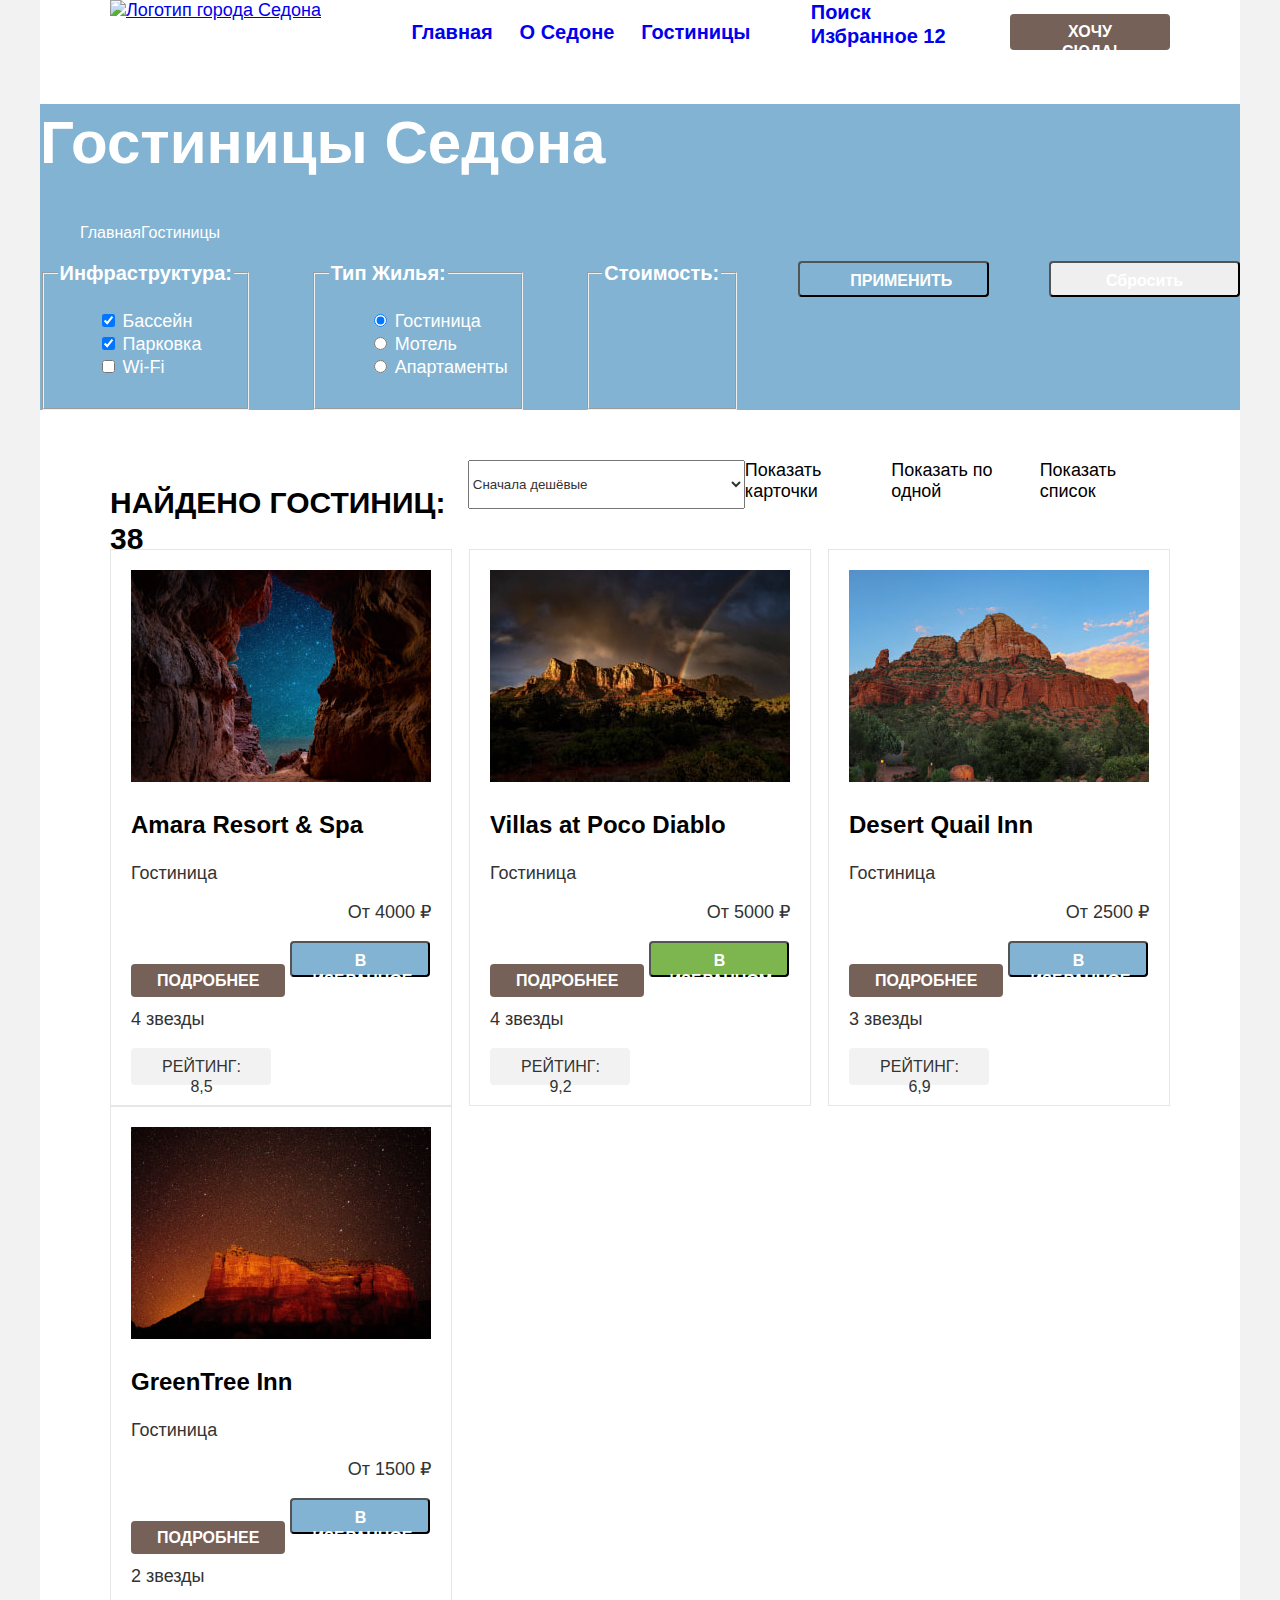
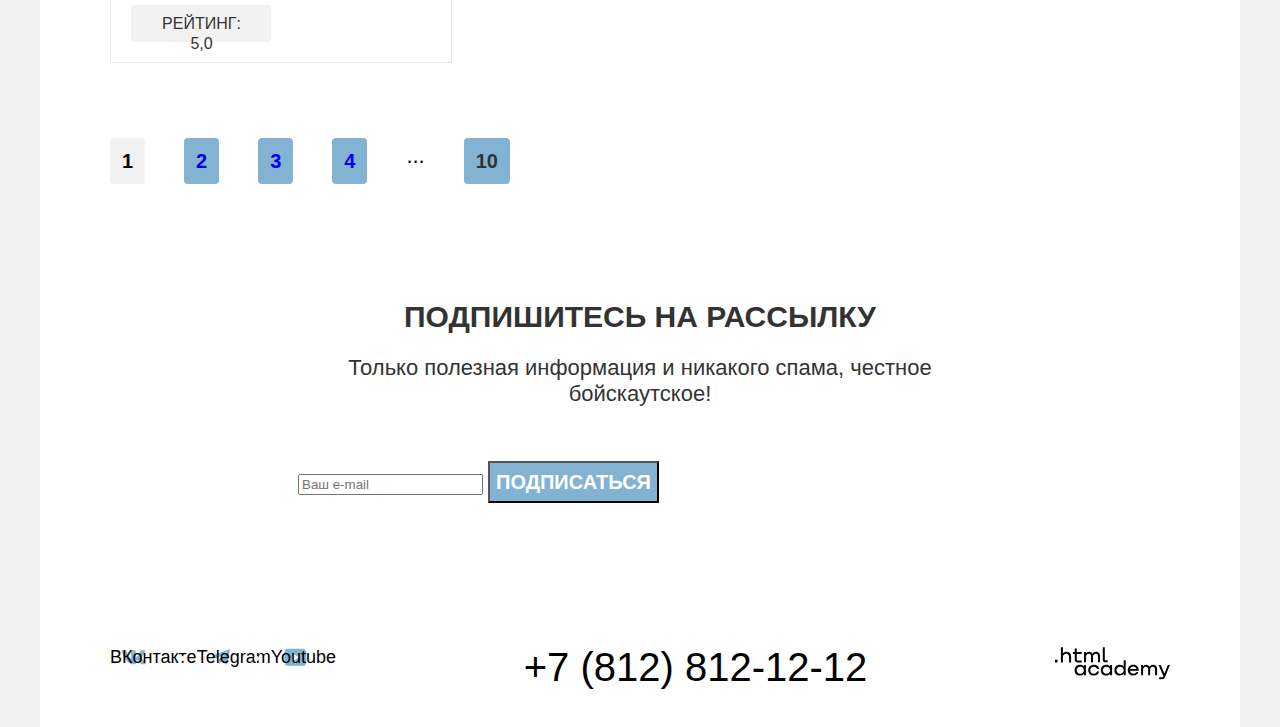
==== catalog.html @ 795e43cc "Добавляет домашнее задание на 21.02" ====
<!DOCTYPE html>
<html lang="ru">
  <head>
    <meta charset="utf-8">
    <title>Каталог Седона</title>
    <link rel="stylesheet" href="styles/styles.css">
  </head>
  <body>
    <header class="page-header">
      <div class="navigation-link-container">
      <a class="logo-navigation" href="index.html">
          <img class="page-logo-img" src="images/logo-sedona.svg" width="138" height="64" alt="Логотип города Седона">
        </a>
        <nav class="header-navigation">
        <ul class="navigation-list">
          <li class="navigation-item" href="#">
            <a class="navigation-link navigation-active-link" href="#">Главная</a>
          </li>
          <li class="navigation-item">
            <a class="navigation-link" href="#">О Седоне</a>
          </li>
          <li class="navigation-item">
            <a class="navigation-link navigation-link-current" href="catalog.html">Гостиницы</a>
          </li>
        </ul>
      </nav>
        <ul class="navigation-user">
          <li class="navigation-search">
            <a class="navigation-link-user navigation-link-user-search" href="#">
              <span class="visually-hidden">Поиск</span>
            </a>
          </li>
          <li class="navigation-user-like">
            <a class="navigation-link-user navigation-link-user-like" href="#">
              <span class="visually-hidden">Избранное</span>
              <span class="number-favorites">12</span>
            </a>
          </li>
        </ul>
      <a class="header-button" href="#">Хочу сюда!</a>
    </header>
        </div>


    <main class="main-container">
      <div class="inner-container">
      <header class="inner-header">

        <h1 class="inner-header-title">Гостиницы Седона</h1>
        <ul class="breadcrumbs">
          <li class="breadcrumbs-item">
            <a class="breadcrumbs-link" href="index.html"><span class="visually-hidden">Главная</span></a>
          </li>
          <li class="breadcrumbs-item">
            <a class="breadcrumbs-link">Гостиницы</a>
          </li>
        </ul>
        </header>
        <section class="catalog-hotels">
        <h2 class="visually-hidden" hidden>Список каталога с фильтрами</h2>
        <form class="catalog-filter" action="https://echo.htmlacademy.ru/" method="get">
          <fieldset class="catalog-filter-group">
            <legend class="catalog-filter-title">Инфраструктура:</legend>
      <ul class="catalog-filter-list">
        <li class="catalog-filter-item>"
          <label class="control">
          <input class="control-input" type="checkbox" name="pool" checked>
          Бассейн
          </label>
        </li>
        <li class="catalog-filter-item>"
          <label class="control">
          <input class="control-input" type="checkbox" name="parking" checked>
          Парковка
          </label>
        </li>
        <li class="catalog-filter-item>"
          <label class="control">
          <input class="control-input" type="checkbox" name="wi-fi">
          Wi-Fi
          </label>
        </li>
      </ul>
          </fieldset>
    <fieldset class="catalog-filter-group">
      <legend class="catalog-filter-title">Тип Жилья:</legend>
        <ul class="catalog-filter-list">
          <li class="catalog-filter-item>"
            <label class="control">
            <input class="control-input" type="radio" name="hotel" value="hotel" checked>
            Гостиница
            </label>
          </li>
          <li class="catalog-filter-item>"
            <label class="control">
            <input class="control-input" type="radio" name="hotel" value="motel">
            Мотель
            </label>
          </li>
          <li class="catalog-filter-item>"
            <label class="control">
            <input class="control-input" type="radio" name="hotel" value="apartaments">
            Апартаменты
            </label>
          </li>
        </ul>
    </fieldset>
    <fieldset class="catalog-filter-group">
      <legend class="catalog-filter-title">Стоимость:</legend>
    </fieldset>
    <button class="button-catalog" type="submit">Применить</button>
    <button class="button-reset" type="reset">Сбросить</button>
        </form>
      </div>
      <div class="inner-caption-container">
    <h2 class="inner-header-caption">Найдено гостиниц: 38</h2>
      <select class="select-control" aria-label="Сортировка">
        <option value="cheap">Сначала дешёвые</option>
        <option value="popular">Сначала популярное</option>
        <option value="expensive">Сначала дорогое</option>
      </select>
    <a href="#" class="button-light">
      <span class="visually-hidden">Показать карточки</span>
    </a>
    <a href="#" class="button-light">
      <span class="visually-hidden">Показать по одной</span>
    </a>
    <a href="#" class="button-light">
      <span class="visually-hidden">Показать список</span>
    </a>
      </div>
    <ul class="product-list">
      <li class="product-card">
        <img class="product-card-img" src="images/hotel-1.jpg" width="300" height="212" alt="Звездное небо сверху в расщелине горы">
        <h3 class="product-card-title">Amara Resort & Spa</h3>
        <p class="product-card-text">Гостиница</p>
        <p class="product-price">От 4000 ₽</p>
        <a class="product-card-button" href="#">Подробнее</a>
        <button class="button-favorite">В Избранное</button>
        <p class="hotels-stars hotels-stars-4"><span class="visually-hidden">4 звезды</span></p>
        <p class="product-card-reyting">Рейтинг: <span>8,5</span></p>
      </li>

      <li class="product-card">
        <img class="product-card-img" src="images/hotel-2.jpg" width="300" height="212" alt="Радуга в горах Каньона">
        <h3 class="product-card-title">Villas at Poco Diablo</h3>
        <p class="product-card-text">Гостиница</p>
        <p class="product-price">От 5000 ₽</p>
        <a class="product-card-button" href="#">Подробнее</a>
        <button class="button-favorite-active">В Избранном</button>
        <p class="hotels-stars hotels-stars-4"><span class="visually-hidden">4 звезды</span></p>
        <p class="product-card-reyting">Рейтинг: <span>9,2</span></p>
        </li>

      <li class="product-card">
        <img class="product-card-img" src="images/hotel-3.jpg" width="300" height="212" alt="Горы Каньона среди облаков">
        <h3 class="product-card-title">Desert Quail Inn</h3>
        <p class="product-card-text">Гостиница</p>
        <p class="product-price">От 2500 ₽</p>
        <a class="product-card-button" href="#">Подробнее</a>
        <button class="button-favorite">В Избранное</button>
        <p class="hotels-stars hotels-stars-3"><span class="visually-hidden">3 звезды</span></p>
        <p class="product-card-reyting">Рейтинг: <span>6,9</span></p>
      </li>

      <li class="product-card">
        <img class="product-card-img" src="images/hotel-4.jpg" width="300" height="212" alt="Горы Каньона в ночное время в звёздах">
        <h3 class="product-card-title">GreenTree Inn</h3>
        <p class="product-card-text">Гостиница</p>
        <p class="product-price">От 1500 ₽</p>
        <a class="product-card-button" href="#">Подробнее</a>
        <button class="button-favorite">В Избранное</button>
        <p class="hotels-stars hotels-stars-2"><span class="visually-hidden">2 звезды</span></p>
        <p class="product-card-reyting">Рейтинг: <span>5,0</span></p>
      </li>
    </ul>
      <ul class="pagination">
        <li class="pagination-item">
          <a class="pagination-link-active">1</a>
        </li>
        <li class="pagination-item">
          <a class="pagination-link" href="#">2</a>
        </li>
        <li class="pagination-item">
          <a class="pagination-link" href="#">3</a>
        </li>
        <li class="pagination-item">
          <a class="pagination-link" href="#">4</a>
        </li>
        <li class="pagination-item">
          <span class="pagination-btn" href="#">...</span>
        </li>
        <li class="pagination-item">
          <a class="pagination-link">10</a>
        </li>
    </ul>
        </section>
        <section class="all-catalog">
          <h2 class="main-all">Подпишитесь на рассылку</h2>
          <p class="main-all-text">Только полезная информация и никакого спама, честное бойскаутское!</p>

          <form class="form-appointment" action="https://echo.htmlacademy.ru/" method="post">
            <label class="visually-hidden" hidden>Введите ваш e-mail</label>
            <input type="text" name="form-appointment" placeholder="Ваш e-mail">
            <button class="button" type="submit">Подписаться</button>
          </form>
        </section>
      <footer class="page-footer">

        <ul class="footer-social-list">
          <li class="footer-social-item">
            <a class="social-link-vk" href="#">
              <span class="visually-hidden">ВКонтакте</span>
            </a>
          </li>
          <li class="footer-social-item">
            <a class="social-link-telegram" href="#">
              <span class="visually-hidden">Telegram</span>
            </a>
          </li>
          <li class="footer-social-item">
            <a class="social-link-youtube" href="#">
              <span class="visually-hidden">Youtube</span>
            </a>
          </li>
        </ul>

      <a class="footer-phone" href="tel:+78128121212">+7 (812) 812-12-12</a>
      <a class="copyright" href="https://htmlacademy.ru/">
        <img class="logo-htmlacademy" src="images/Logo-htmlAcademy.svg" width="115" height="33" alt="Логотип html-Academy">
      </a>
    </footer>
  </body>
</html>
---- styles/styles.css ----
@font-face {
  font-family: "PT Sans";
  font-style: normal;
  font-weight: 400;
  src: url("../fonts/ptsans-400.woff2") format("woff2");
  font-display: swap;
}

@font-face {
  font-family: "PT Sans";
  font-style: normal;
  font-weight: 700;
  src: url("../fonts/ptsans-700.woff2") format("woff2");
  font-display: swap;
}

body {
  font-family: "PT Sans", sans-serif;
  font-size: 18px;
  line-height: 21px;
  color: #333333;
  background-color: #F2F2F2;
  margin: 0;
  display: flex;
  flex-direction: column;
  min-height: 100%;
}


html {
  height: 100%;
}


.page-header {
  width: 1200px;
  background-color: #FFFFFF;
  margin: 0 auto;
  height: 64px;
}
.header-navigation {
  height: 64px;
}

.logo-navigation {
  margin: 0 30px 0 70px;
  display: block;
}

.navigation-link {
  font-weight: 700;
  line-height: 24px;
  font-size: 20px;
  text-decoration: none;
  text-align: center;
}
.navigation-list {
  list-style-type: none;
  margin: 0;
  padding: 20px 16px 20px 16px;
  width: 339px;
  display: flex;
  justify-content: space-between;

}

.navigation-link-container {
display: flex;
justify-content: space-between;
}
.navigation-link-user {
  font-weight: 700;
  line-height: 24px;
  font-size: 20px;
  text-decoration: none;
  text-align: center;


}
.navigation-user {
  list-style-type: none;
  padding: 0;
  margin: 0;
}
.navigation-link-current {

}



.main-hero {
  background-image: url("../images/divider.svg"), url("../images/background-index.jpg");
  background-size: 100% auto;
  background-repeat: no-repeat;
  background-color: #000000;
  background-position: bottom;
  text-align: center;
  color: #82B3D3;
}

.advantages-description {
  font-size: 30px;
  line-height: 36px;
  text-align: center;
  font-weight: 700;
  text-transform: uppercase;
  height: 72px;
  width: 620px;
  margin: 0 auto;
  padding:  69px 290px 25px 290px;
}
.header-button {
  font-size: 16px;
  font-weight: 700;
  line-height: 20px;
  text-align: center;
  background: #756157;
  text-transform: uppercase;
  text-decoration: none;
  color: #FFFFFF;
  padding: 8px 34px 8px 34px;
  margin: 14px 70px 14px 20px;
  border-radius: 4px;
  width: 92px;
  height: 20px;
}
.advantages-reasons {
  font-weight: 400;
  font-size: 22px;
  line-height: 26px;
  text-align: center;
  width: 651px;
  margin: 0 auto;
  padding-bottom: 69px;

}
.advantages-title-text {
  font-size: 24px;
  line-height: 28px;
  text-align: center;
  color: #FFFFFF;
  font-weight: 700;
  text-transform: uppercase;
  padding: 102px 112px 62px 102px;
  margin: 0;

}
.advantages-item-p {
  font-weight: 400;
  text-align: center;
  color: #FFFFFF;
  padding: 0 85px 102px 85px;
  margin: 0;
}
.advantages-item {
  background: #82B3D3;
  list-style-type: none;
  padding: 0;
  margin: 0;


}
.advantages-block {
  margin: 0;
  padding: 0;
  display: flex;
  justify-content: space-between;


}
.advantages-item-desc-light {
  background: rgba(131, 179, 211, 0.12);
  width: 400px;
  height: 385px;

}
.advantages-content {
  width: 400px;
  height: 385px;


}
.advantages-item-desc {
  background: rgba(131, 179, 211, 0.2);
  width: 400px;
  height: 385px;
}


.advantages-title {
  font-size: 24px;
  line-height: 28px;
  text-align: center;
  color: #000000;
  font-weight: 700;
  text-transform: uppercase;
  padding: 112px 85px 62px 85px;
  margin: 0;
}
.advantages-items {
  font-weight: 400;
  text-align: center;
  color: #000000;
  padding: 0 85px 112px 85px;
  margin: 0;
}
.advantages-item-content {
  display: flex;
  flex-direction: row;
}



.advantages-call {
  font-size: 30px;
  line-height: 36px;
  text-align: center;
  color: #000000;
  font-weight: 700;
  text-transform: uppercase;
  margin: 64px 347px 20px 347px;

}
.advantages-text {
  font-size: 22px;
  font-weight: 400;
  line-height: 26px;
  text-align: center;
  margin-bottom: 64px;
}
.features-list {
  margin:0;
  padding: 0;
  display: flex;
  justify-content: space-between;
  flex-direction: row;
}
.features-item-desc {
  background: #83B3D31F;
  list-style-type: none;
  width: 400px;
  height: 385px;
}
.features-item-desc-light {
  background-color: #FFFFFF;
  list-style-type: none;
  width: 400px;
  height: 385px;
}
.features-subtitle {
  font-size: 24px;
  line-height: 28px;
  font-weight: 700;
  text-align: center;
  color: #000000;
  text-transform: uppercase;
  margin: 0;
  padding: 183px 85px 30px 85px;
}
.features-text {
  font-weight: 400;
  text-align: center;
  margin: 0;
  padding: 0 85px 81px 85px;
}



.advantages-list {
padding: 0;
}


.main-container {
  width: 1200px;
  margin: 0 auto;
  background-color: #FFFFFF;

}
.main-search {
  margin: 96px 304px 96px 304px;
}
.main-search-subtitle {
  font-size: 30px;
  line-height: 36px;
  text-align: center;
  font-weight: 700;
  text-transform: uppercase;
  margin: 0;
  margin-bottom: 20px;
}
.main-img {
  width: 458;
  height: 352;
  padding: 51px 371px 82px 371px;
  display: block;
}

.main-search-text {
  font-weight: 400;
  font-size: 22px;
  line-height: 26px;
  text-align: center;
  margin: 0;
  margin-bottom: 54px;
}

.all {
  background-image: url("../images/subscribe-background.jpg");
  background-size: cover;
  background-repeat: no-repeat;
  color: #FFFFFF;
  padding: 96px 258px 104px 258px;
}
.button {
  text-align: center;
  font-size: 20px;
  line-height: 36px;
  font-weight: 700;
  background: #82B3D3;
  color: #FFFFFF;
  text-transform: uppercase;

}

.main-all {
  font-size: 30px;
  line-height: 36px;
  text-align: center;
  font-weight: 700;
  text-transform: uppercase;
  margin: 0;
  margin-bottom: 20px;
}
.search-button {
  font-weight: 700;
  font-size: 20px;
  line-height: 36px;
  text-align: center;
  background:#756157;
  color: #FFFFFF;
  text-decoration: none;
  text-transform: uppercase;
  padding: 8px 50px 8px 50px;
  border-radius: 4px;
  margin: 0 auto;
  display: block;
  width: 376px;

}
.main-all-text {
  font-size: 22px;
  line-height: 26px;
  font-weight: 400;
  text-align: center;
  margin: 0;
  margin-bottom: 54px;
}
.page-footer {
  background: #FFFFFF;
  color: #FFFFFF;
  width: 1060px;
  height: 50px;
  flex-grow: 1;
  display: flex;
  justify-content: space-between;
  padding: 40px 70px 30px 70px;
  margin: 0 auto;

}
.footer-phone {
  font-size: 40px;
  line-height: 40px;
  font-weight: 400;
  text-align: center;
  color: #000000;
  text-decoration: none;
}

.footer-social-list {
  display: flex;
  margin: 0;
  padding: 0;
}
.social-link-vk {
  background-image: url("../images/social-vk.svg");
  background-repeat: no-repeat;
  background-position: 0%;
  color: #000000;
  text-decoration: none;
}
.social-link-telegram {
  background-image: url("../images/social-telegram.svg");
  background-repeat: no-repeat;
  background-position: 0%;
  color: #000000;
  text-decoration: none;
}
.social-link-youtube {
  background-image: url("../images/social-youtube.svg");
  background-repeat: no-repeat;
  background-position: 0%;
  color: #000000;
  text-decoration: none;
}
.inner-container {
  background-image: url("../images/background-catalog.jpg");
  background-size: cover;
  background-repeat: no-repeat;
  color: #FFFFFF;
  background-color: #82B3D3;


}
.inner-header-title {
  font-size: 60px;
  line-height: 78px;
  font-weight: 700;
}
.breadcrumbs-link {
  font-size: 16px;
  font-weight: 400;
  text-decoration: none;
  color: #FFFFFF;

}
.breadcrumbs {
  list-style-type: none;
  display: flex;
}

.catalog-filter {
  margin: 0;
  display: flex;
  justify-content: space-between;
  flex-direction: row;
}
.catalog-filter-title {
  font-size: 20px;
  font-weight: 700;
  line-height: 24px;
  color: #FFFFFF;
}
.catalog-filter-list {
  font-size: 18px;
  font-weight: 400;
  line-height: 23px;
  color: #FFFFFF;
  list-style-type: none;
}

.button-catalog {
  font-size: 16px;
  line-height: 20px;
  font-weight: 700;
  text-align: center;
  text-transform: uppercase;
  background-color: #82B3D3;
  color: #FFFFFF;
  width: 191px;
  height: 36px;
  border-radius: 4px;
  padding: 8px 50px 8px 50px;
}
.button-reset {
  font-size: 16px;
  line-height: 20px;
  font-weight: 700;
  text-align: center;
  color: #FFFFFF;
  width: 191px;
  height: 36px;
  border-radius: 4px;
  padding: 8px 50px 8px 50px;
}
.button-light {
  color:#000000;
  text-decoration: none;
}

.inner-header-caption {
  font-size: 30px;
  font-weight: 700;
  line-height: 36px;
  color: #000000;
  text-transform: uppercase;
}
.inner-caption-container {
  margin: 50px 70px 40px 70px;
  padding: 0;
  display: flex;
  justify-content: space-between;
  width: 1060px;
  height: 49px;
}
.inner-container {
  margin: 0;
  padding: 0;
}
.select-control {
  font-weight: 400;
  color: #333333;
  width: 292px;
  height: 49px;
}
.product-card-title {
  font-size: 24px;
  line-height: 28px;
  font-weight: 700;
  color: #000000;
}
.button-favorite-active {
  color: #FFFFFF;
  background: #7DB54F;
  text-transform: uppercase;
  padding: 8px 18px 8px 18px;
  border-radius: 4px;
  width: 140px;
  height: 36px;
  font-size: 16px;
  line-height: 20px;
  font-weight: 700;
  text-align: center;
  margin: 0;
}
.product-list {
  list-style-type: none;
  margin: 0;
  display: flex;
  justify-content: space-between;
  flex-wrap: wrap;
  padding: 0 70px 80px 70px;

}
.product-card {
  padding: 20px 20px 20px 20px;
border: 1px solid rgba(230, 230, 230, 1);
}
.product-card-text {
  font-weight: 400;
  color: #333333;
}
.product-price {
  font-weight: 400;
  text-align: right;
  color: #333333;
}
.product-card-button {
  font-size: 16px;
  font-weight: 700;
  line-height: 20px;
  text-align: center;
  text-transform: uppercase;
  text-decoration: none;
  background:#756157;
  color: #FFFFFF;
  width: 140px;
  height: 36px;
  border-radius: 4px;
  padding: 8px 26px 8px 26px;
}

.button-favorite {
  font-size: 16px;
  line-height: 20px;
  font-weight: 700;
  text-align: center;
  text-transform: uppercase;
  text-decoration: none;
  background: #82B3D3;
  color: #FFFFFF;
  width: 140px;
  height: 36px;
  border-radius: 4px;
  padding: 8px 20px 8px 20px;
}
.product-card-reyting {
  font-size: 16px;
  line-height: 20px;
  font-weight: 400;
  text-align: center;
  text-transform: uppercase;
  color: #333333;
  background: #F2F2F2;
  width: 95px;
  height: 20px;
  border-radius: 4px;
  padding: 9px 22px 8px 23px;
  margin: 0;
}
.pagination {
  list-style-type: none;
  display: flex;
  justify-content: space-between;
  width: 400px;
  height: 60px;
  padding: 0;
  margin: 0 70px 60px 70px;

}
.pagination-link-active {
  font-size: 20px;
  line-height: 36px;
  font-weight: 700;
  text-align: center;
  color: #000000;
  background: #F2F2F2;
  padding: 12px 12px 12px 12px;
  width: 60px;
  height: 60px;
  border-radius: 4px;
}
.pagination-link {
  font-size: 20px;
  line-height: 36px;
  font-weight: 700;
  text-align: center;
  background: #82B3D3;
  text-decoration: none;
  width: 60px;
  height: 60px;
  border-radius: 4px;
  padding: 12px 12px 12px 12px;
}

.hotels-stars-4 {
  background-image: url("../images/star.svg");
  background-repeat: no-repeat;
  background-position: 0%;
}
.hotels-stars-3 {
  background-image: url("../images/star.svg");
  background-repeat: no-repeat;
  background-position: 0%;
}
.hotels-stars-2 {
  background-image: url("../images/star.svg");
  background-repeat: no-repeat;
  background-position: 0%;
}
.pagination-link {
  font-size: 20px;
  line-height: 36px;
  font-weight: 700;
  text-align: center;
  background: #82B3D3;

}

.pagination-btn {
  font-size: 22px;
  line-height: 26px;
  font-weight: 400;
  text-align: center;
  color: #000000;
}
.all-catalog {
  padding: 0;
  margin: 96px 258px 104px 258px;
}
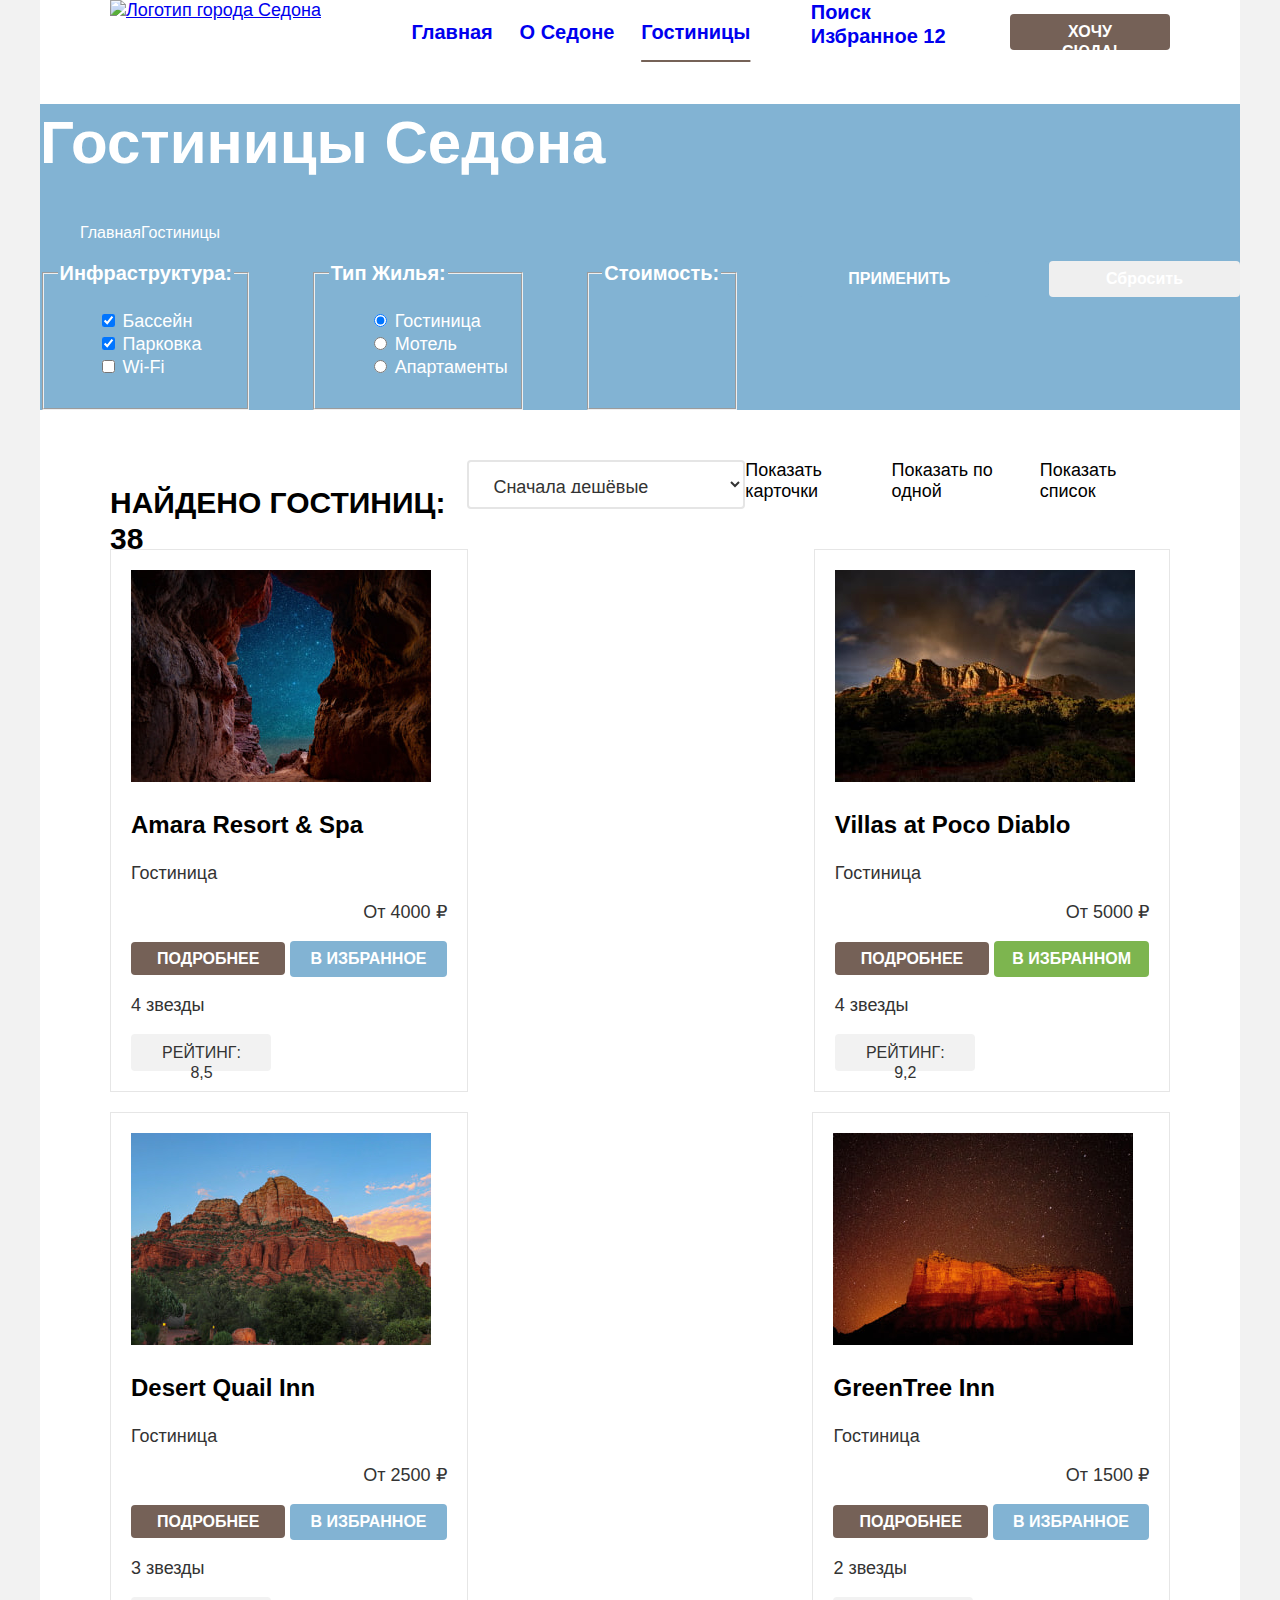
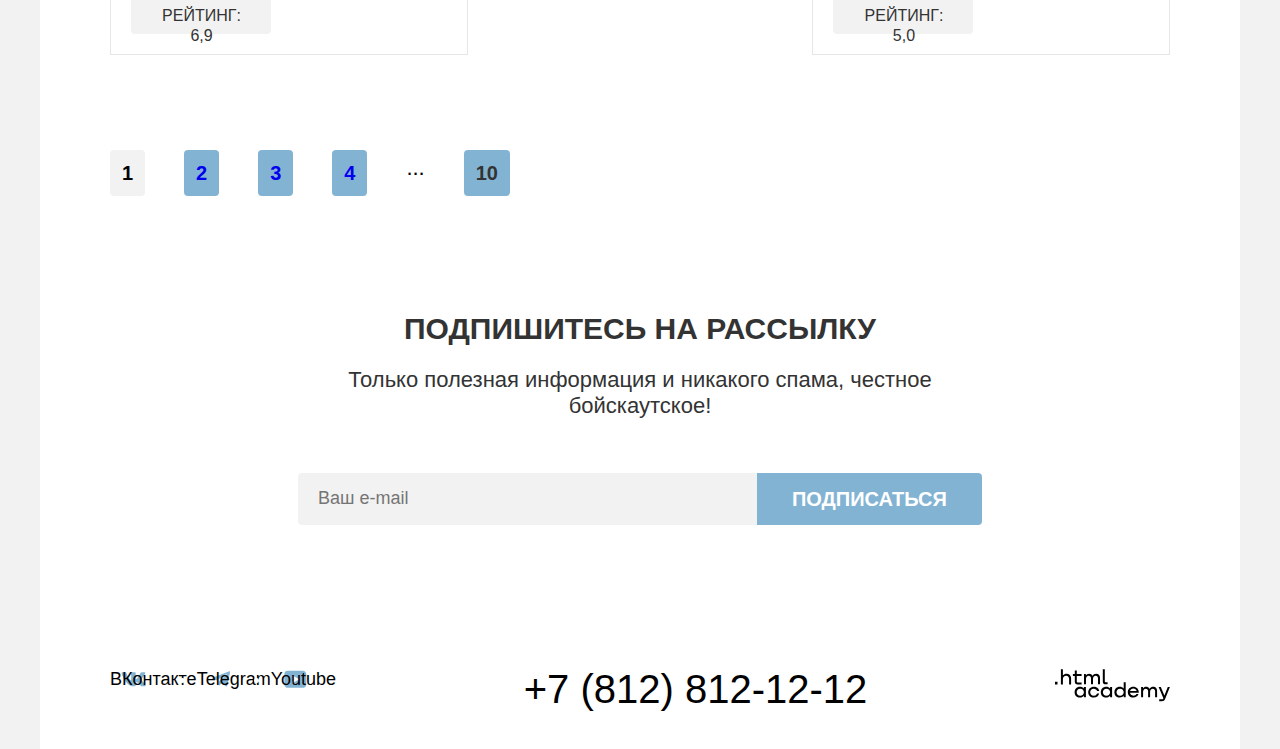
==== commit f05b5565: "Добавляет домашнее задание на 21.02" ====
--- a/catalog.html
+++ b/catalog.html
@@ -14,13 +14,13 @@
         <nav class="header-navigation">
         <ul class="navigation-list">
           <li class="navigation-item" href="#">
-            <a class="navigation-link navigation-active-link" href="#">Главная</a>
+            <a class="navigation-link" href="#">Главная</a>
           </li>
           <li class="navigation-item">
             <a class="navigation-link" href="#">О Седоне</a>
           </li>
           <li class="navigation-item">
-            <a class="navigation-link navigation-link-current" href="catalog.html">Гостиницы</a>
+            <a class="navigation-link navigation-active-link" href="catalog.html">Гостиницы</a>
           </li>
         </ul>
       </nav>
@@ -201,7 +201,7 @@
 
           <form class="form-appointment" action="https://echo.htmlacademy.ru/" method="post">
             <label class="visually-hidden" hidden>Введите ваш e-mail</label>
-            <input type="text" name="form-appointment" placeholder="Ваш e-mail">
+            <input class="input" type="text" name="form-appointment" placeholder="Ваш e-mail">
             <button class="button" type="submit">Подписаться</button>
           </form>
         </section>
--- a/styles/styles.css
+++ b/styles/styles.css
@@ -18,6 +18,7 @@
   font-family: "PT Sans", sans-serif;
   font-size: 18px;
   line-height: 21px;
+  font-weight: 400;
   color: #333333;
   background-color: #F2F2F2;
   margin: 0;
@@ -40,6 +41,7 @@
 }
 .header-navigation {
   height: 64px;
+  display: block;
 }
 
 .logo-navigation {
@@ -60,8 +62,8 @@
   padding: 20px 16px 20px 16px;
   width: 339px;
   display: flex;
-  justify-content: space-between;
-
+  flex-wrap: wrap;
+  justify-content: space-between;
 }
 
 .navigation-link-container {
@@ -74,16 +76,17 @@
   font-size: 20px;
   text-decoration: none;
   text-align: center;
-
-
 }
 .navigation-user {
   list-style-type: none;
   padding: 0;
   margin: 0;
 }
-.navigation-link-current {
-
+.navigation-active-link {
+ text-decoration: underline;
+ text-decoration-color:  #756257;
+ text-underline-offset: 21px;
+ text-decoration-thickness: 2px;
 }
 
 
@@ -125,14 +128,12 @@
   height: 20px;
 }
 .advantages-reasons {
-  font-weight: 400;
   font-size: 22px;
   line-height: 26px;
   text-align: center;
   width: 651px;
   margin: 0 auto;
   padding-bottom: 69px;
-
 }
 .advantages-title-text {
   font-size: 24px;
@@ -143,10 +144,8 @@
   text-transform: uppercase;
   padding: 102px 112px 62px 102px;
   margin: 0;
-
 }
 .advantages-item-p {
-  font-weight: 400;
   text-align: center;
   color: #FFFFFF;
   padding: 0 85px 102px 85px;
@@ -157,28 +156,21 @@
   list-style-type: none;
   padding: 0;
   margin: 0;
-
-
 }
 .advantages-block {
   margin: 0;
   padding: 0;
   display: flex;
   justify-content: space-between;
-
-
 }
 .advantages-item-desc-light {
   background: rgba(131, 179, 211, 0.12);
   width: 400px;
   height: 385px;
-
 }
 .advantages-content {
   width: 400px;
   height: 385px;
-
-
 }
 .advantages-item-desc {
   background: rgba(131, 179, 211, 0.2);
@@ -198,7 +190,6 @@
   margin: 0;
 }
 .advantages-items {
-  font-weight: 400;
   text-align: center;
   color: #000000;
   padding: 0 85px 112px 85px;
@@ -208,8 +199,6 @@
   display: flex;
   flex-direction: row;
 }
-
-
 
 .advantages-call {
   font-size: 30px;
@@ -219,11 +208,9 @@
   font-weight: 700;
   text-transform: uppercase;
   margin: 64px 347px 20px 347px;
-
 }
 .advantages-text {
   font-size: 22px;
-  font-weight: 400;
   line-height: 26px;
   text-align: center;
   margin-bottom: 64px;
@@ -258,24 +245,19 @@
   padding: 183px 85px 30px 85px;
 }
 .features-text {
-  font-weight: 400;
   text-align: center;
   margin: 0;
   padding: 0 85px 81px 85px;
 }
-
-
 
 .advantages-list {
 padding: 0;
 }
-
 
 .main-container {
   width: 1200px;
   margin: 0 auto;
   background-color: #FFFFFF;
-
 }
 .main-search {
   margin: 96px 304px 96px 304px;
@@ -297,7 +279,6 @@
 }
 
 .main-search-text {
-  font-weight: 400;
   font-size: 22px;
   line-height: 26px;
   text-align: center;
@@ -313,6 +294,7 @@
   padding: 96px 258px 104px 258px;
 }
 .button {
+  font-family: "PT Sans", sans-serif;
   text-align: center;
   font-size: 20px;
   line-height: 36px;
@@ -320,9 +302,29 @@
   background: #82B3D3;
   color: #FFFFFF;
   text-transform: uppercase;
-
-}
-
+  border-radius: 0 4px 4px 0;
+  width: 232px;
+  height: 52px;
+  border-width: 0;
+  padding: 0;
+}
+.input {
+  font-family: "PT Sans", sans-serif;
+  font-size: 18px;
+  line-height: 24px;
+  font-weight: 400;
+  background-color: #F2F2F2;
+  color: #000000;
+  border-radius: 4px 0 0 4px;
+  padding: 0;
+  width: 452px;
+  height: 52px;
+  border-width: 0;
+  padding-left: 20px
+}
+.form-appointment {
+  display: flex;
+}
 .main-all {
   font-size: 30px;
   line-height: 36px;
@@ -346,12 +348,10 @@
   margin: 0 auto;
   display: block;
   width: 376px;
-
 }
 .main-all-text {
   font-size: 22px;
   line-height: 26px;
-  font-weight: 400;
   text-align: center;
   margin: 0;
   margin-bottom: 54px;
@@ -366,12 +366,10 @@
   justify-content: space-between;
   padding: 40px 70px 30px 70px;
   margin: 0 auto;
-
 }
 .footer-phone {
   font-size: 40px;
   line-height: 40px;
-  font-weight: 400;
   text-align: center;
   color: #000000;
   text-decoration: none;
@@ -409,8 +407,6 @@
   background-repeat: no-repeat;
   color: #FFFFFF;
   background-color: #82B3D3;
-
-
 }
 .inner-header-title {
   font-size: 60px;
@@ -422,7 +418,6 @@
   font-weight: 400;
   text-decoration: none;
   color: #FFFFFF;
-
 }
 .breadcrumbs {
   list-style-type: none;
@@ -461,6 +456,7 @@
   height: 36px;
   border-radius: 4px;
   padding: 8px 50px 8px 50px;
+  border-width: 0;
 }
 .button-reset {
   font-size: 16px;
@@ -468,6 +464,7 @@
   font-weight: 700;
   text-align: center;
   color: #FFFFFF;
+  border-width: 0;
   width: 191px;
   height: 36px;
   border-radius: 4px;
@@ -498,11 +495,18 @@
   padding: 0;
 }
 .select-control {
-  font-weight: 400;
+  font-size: 18px;
+  line-height: 21px;
   color: #333333;
   width: 292px;
   height: 49px;
-}
+  border-radius: 4px;
+  border-width: 2px;
+  background-color: #FFFFFF;
+  border-color: #E5E5E5;
+  padding: 14px 0 14px 20px;
+}
+
 .product-card-title {
   font-size: 24px;
   line-height: 28px;
@@ -515,13 +519,13 @@
   text-transform: uppercase;
   padding: 8px 18px 8px 18px;
   border-radius: 4px;
-  width: 140px;
-  height: 36px;
+
   font-size: 16px;
   line-height: 20px;
   font-weight: 700;
   text-align: center;
   margin: 0;
+  border-width: 0;
 }
 .product-list {
   list-style-type: none;
@@ -530,11 +534,14 @@
   justify-content: space-between;
   flex-wrap: wrap;
   padding: 0 70px 80px 70px;
-
 }
 .product-card {
   padding: 20px 20px 20px 20px;
 border: 1px solid rgba(230, 230, 230, 1);
+margin-bottom: 20px;
+}
+.product-card: last-child {
+  margin-bottom: 0;
 }
 .product-card-text {
   font-weight: 400;
@@ -553,9 +560,8 @@
   text-transform: uppercase;
   text-decoration: none;
   background:#756157;
-  color: #FFFFFF;
-  width: 140px;
-  height: 36px;
+  border-width: 0;
+  color: #FFFFFF;
   border-radius: 4px;
   padding: 8px 26px 8px 26px;
 }
@@ -568,9 +574,8 @@
   text-transform: uppercase;
   text-decoration: none;
   background: #82B3D3;
-  color: #FFFFFF;
-  width: 140px;
-  height: 36px;
+  border-width: 0;
+  color: #FFFFFF;
   border-radius: 4px;
   padding: 8px 20px 8px 20px;
 }
@@ -644,7 +649,6 @@
   font-weight: 700;
   text-align: center;
   background: #82B3D3;
-
 }
 
 .pagination-btn {
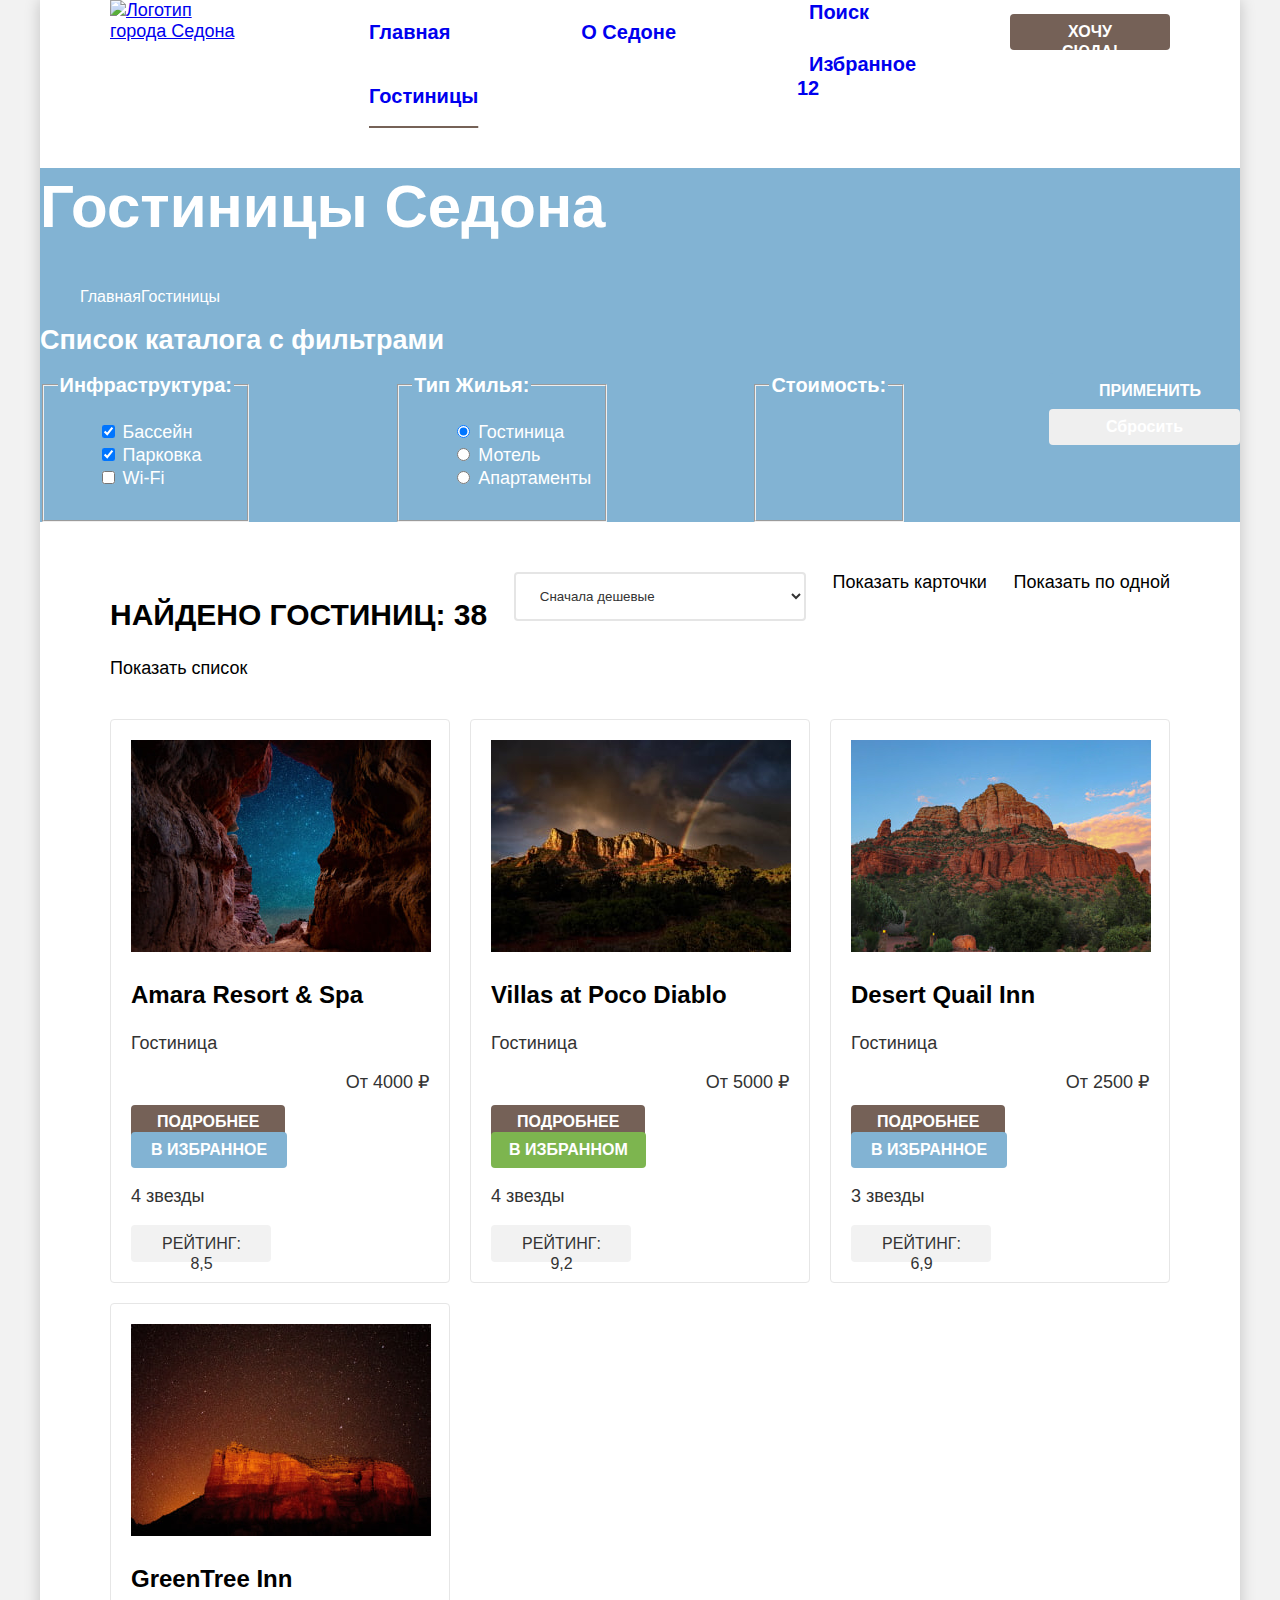
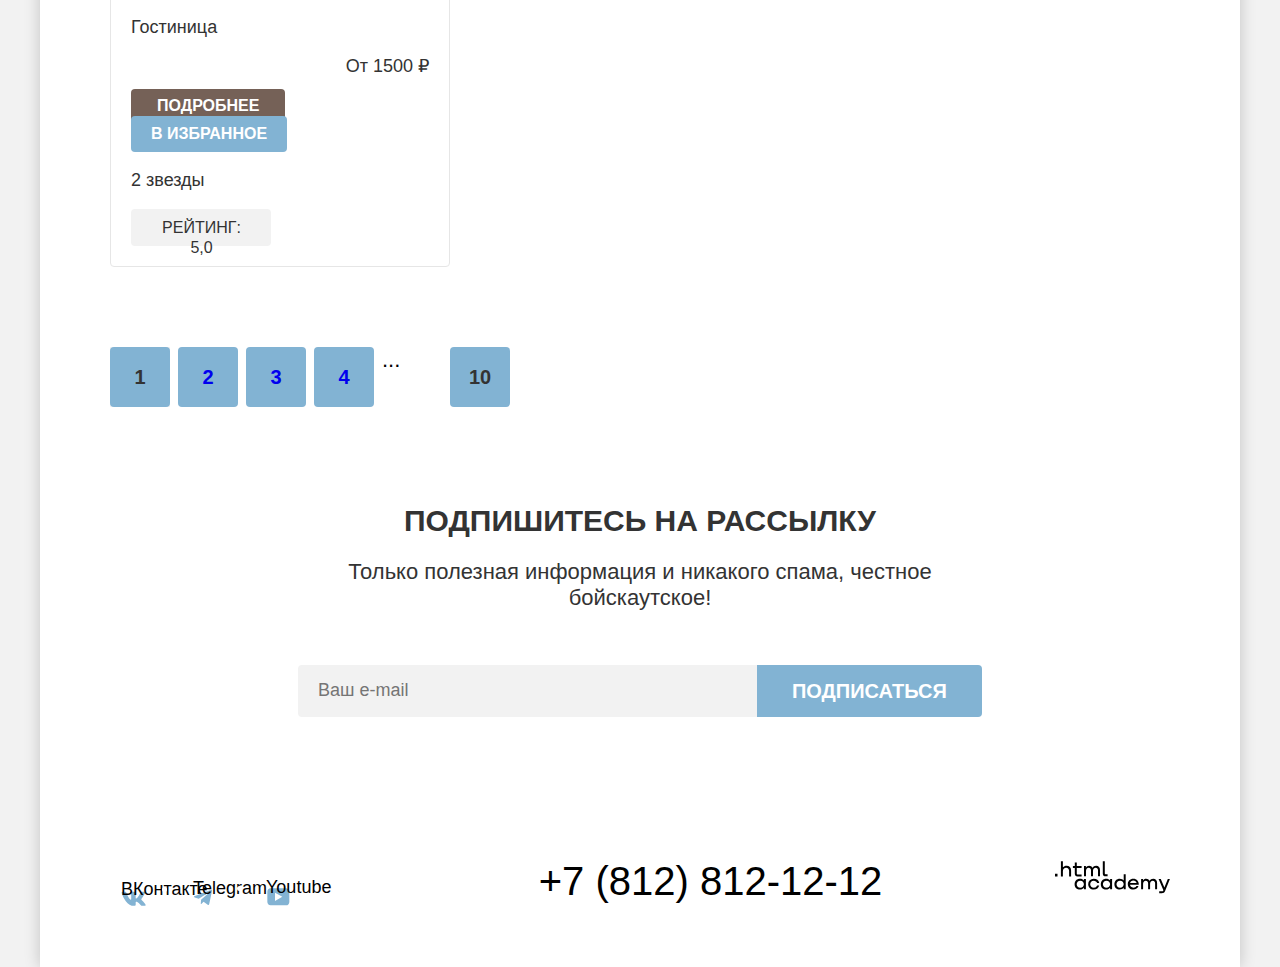
==== commit 023d067d: "Добавляет домашнее задание на 28.02" ====
--- a/catalog.html
+++ b/catalog.html
@@ -6,21 +6,21 @@
     <link rel="stylesheet" href="styles/styles.css">
   </head>
   <body>
+  <div class="page-container">
     <header class="page-header">
-      <div class="navigation-link-container">
       <a class="logo-navigation" href="index.html">
           <img class="page-logo-img" src="images/logo-sedona.svg" width="138" height="64" alt="Логотип города Седона">
         </a>
         <nav class="header-navigation">
         <ul class="navigation-list">
           <li class="navigation-item" href="#">
-            <a class="navigation-link" href="#">Главная</a>
+            <a class="navigation-link" href="index.html">Главная</a>
           </li>
           <li class="navigation-item">
             <a class="navigation-link" href="#">О Седоне</a>
           </li>
           <li class="navigation-item">
-            <a class="navigation-link navigation-active-link" href="catalog.html">Гостиницы</a>
+            <a class="navigation-link navigation-active-link" href="#">Гостиницы</a>
           </li>
         </ul>
       </nav>
@@ -39,13 +39,9 @@
         </ul>
       <a class="header-button" href="#">Хочу сюда!</a>
     </header>
-        </div>
-
-
-    <main class="main-container">
+        <main class="main-container">
       <div class="inner-container">
       <header class="inner-header">
-
         <h1 class="inner-header-title">Гостиницы Седона</h1>
         <ul class="breadcrumbs">
           <li class="breadcrumbs-item">
@@ -57,7 +53,7 @@
         </ul>
         </header>
         <section class="catalog-hotels">
-        <h2 class="visually-hidden" hidden>Список каталога с фильтрами</h2>
+        <h2 class="visually-hidden">Список каталога с фильтрами</h2>
         <form class="catalog-filter" action="https://echo.htmlacademy.ru/" method="get">
           <fieldset class="catalog-filter-group">
             <legend class="catalog-filter-title">Инфраструктура:</legend>
@@ -108,14 +104,16 @@
     <fieldset class="catalog-filter-group">
       <legend class="catalog-filter-title">Стоимость:</legend>
     </fieldset>
+    <div class="button-catalog-reset">
     <button class="button-catalog" type="submit">Применить</button>
     <button class="button-reset" type="reset">Сбросить</button>
+    </div>
         </form>
       </div>
       <div class="inner-caption-container">
     <h2 class="inner-header-caption">Найдено гостиниц: 38</h2>
       <select class="select-control" aria-label="Сортировка">
-        <option value="cheap">Сначала дешёвые</option>
+        <option value="cheap">Сначала дешевые</option>
         <option value="popular">Сначала популярное</option>
         <option value="expensive">Сначала дорогое</option>
       </select>
@@ -140,7 +138,6 @@
         <p class="hotels-stars hotels-stars-4"><span class="visually-hidden">4 звезды</span></p>
         <p class="product-card-reyting">Рейтинг: <span>8,5</span></p>
       </li>
-
       <li class="product-card">
         <img class="product-card-img" src="images/hotel-2.jpg" width="300" height="212" alt="Радуга в горах Каньона">
         <h3 class="product-card-title">Villas at Poco Diablo</h3>
@@ -151,8 +148,7 @@
         <p class="hotels-stars hotels-stars-4"><span class="visually-hidden">4 звезды</span></p>
         <p class="product-card-reyting">Рейтинг: <span>9,2</span></p>
         </li>
-
-      <li class="product-card">
+        <li class="product-card">
         <img class="product-card-img" src="images/hotel-3.jpg" width="300" height="212" alt="Горы Каньона среди облаков">
         <h3 class="product-card-title">Desert Quail Inn</h3>
         <p class="product-card-text">Гостиница</p>
@@ -162,7 +158,6 @@
         <p class="hotels-stars hotels-stars-3"><span class="visually-hidden">3 звезды</span></p>
         <p class="product-card-reyting">Рейтинг: <span>6,9</span></p>
       </li>
-
       <li class="product-card">
         <img class="product-card-img" src="images/hotel-4.jpg" width="300" height="212" alt="Горы Каньона в ночное время в звёздах">
         <h3 class="product-card-title">GreenTree Inn</h3>
@@ -175,8 +170,8 @@
       </li>
     </ul>
       <ul class="pagination">
-        <li class="pagination-item">
-          <a class="pagination-link-active">1</a>
+        <li class="pagination-item pagination-item-active">
+          <a class="pagination-link pagination-link-active">1</a>
         </li>
         <li class="pagination-item">
           <a class="pagination-link" href="#">2</a>
@@ -198,15 +193,14 @@
         <section class="all-catalog">
           <h2 class="main-all">Подпишитесь на рассылку</h2>
           <p class="main-all-text">Только полезная информация и никакого спама, честное бойскаутское!</p>
-
           <form class="form-appointment" action="https://echo.htmlacademy.ru/" method="post">
             <label class="visually-hidden" hidden>Введите ваш e-mail</label>
             <input class="input" type="text" name="form-appointment" placeholder="Ваш e-mail">
             <button class="button" type="submit">Подписаться</button>
           </form>
         </section>
+        </main>
       <footer class="page-footer">
-
         <ul class="footer-social-list">
           <li class="footer-social-item">
             <a class="social-link-vk" href="#">
@@ -224,11 +218,11 @@
             </a>
           </li>
         </ul>
-
-      <a class="footer-phone" href="tel:+78128121212">+7 (812) 812-12-12</a>
+        <a class="footer-phone" href="tel:+78128121212">+7 (812) 812-12-12</a>
       <a class="copyright" href="https://htmlacademy.ru/">
         <img class="logo-htmlacademy" src="images/Logo-htmlAcademy.svg" width="115" height="33" alt="Логотип html-Academy">
       </a>
     </footer>
+  </div>
   </body>
 </html>
--- a/styles/styles.css
+++ b/styles/styles.css
@@ -25,28 +25,39 @@
   display: flex;
   flex-direction: column;
   min-height: 100%;
-}
-
+  min-width: 1280px;
+}
+
+.page-container {
+  min-height: 100%;
+  margin: 0 auto;
+  background-color: #FFFFFF;
+  width: 1200px;
+  display: flex;
+  flex-direction: column;
+  flex-grow: 1;
+  box-shadow: 0 0 15px 0 #00000033;
+}
 
 html {
   height: 100%;
 }
-
-
 .page-header {
   width: 1200px;
   background-color: #FFFFFF;
   margin: 0 auto;
-  height: 64px;
+  display: flex;
+  justify-content: space-between;
 }
 .header-navigation {
-  height: 64px;
-  display: block;
+  margin: 0;
+  display: flex;
+  justify-content: space-between;
 }
 
 .logo-navigation {
-  margin: 0 30px 0 70px;
-  display: block;
+  margin-left: 70px;
+  display: flex;
 }
 
 .navigation-link {
@@ -55,20 +66,22 @@
   font-size: 20px;
   text-decoration: none;
   text-align: center;
+  display: block;
+  padding: 20px 16px;
 }
 .navigation-list {
   list-style-type: none;
   margin: 0;
-  padding: 20px 16px 20px 16px;
+  padding: 0;
   width: 339px;
   display: flex;
   flex-wrap: wrap;
   justify-content: space-between;
 }
 
-.navigation-link-container {
-display: flex;
-justify-content: space-between;
+.navigation-link-user .navigation-link {
+  min-width: 100px;
+  min-height: 64px;
 }
 .navigation-link-user {
   font-weight: 700;
@@ -76,16 +89,26 @@
   font-size: 20px;
   text-decoration: none;
   text-align: center;
+
 }
 .navigation-user {
   list-style-type: none;
   padding: 0;
   margin: 0;
+  width: 88px;
+  display: flex;
+  flex-wrap: wrap;
+}
+.navigation-link-user-search {
+  padding: 22px 12px;
+}
+.navigation-link-user-like {
+  padding: 22px 12px;
 }
 .navigation-active-link {
  text-decoration: underline;
  text-decoration-color:  #756257;
- text-underline-offset: 21px;
+ text-underline-offset: 23px;
  text-decoration-thickness: 2px;
 }
 
@@ -93,10 +116,10 @@
 
 .main-hero {
   background-image: url("../images/divider.svg"), url("../images/background-index.jpg");
-  background-size: 100% auto;
+  background-size: 100% auto, cover;
   background-repeat: no-repeat;
   background-color: #000000;
-  background-position: bottom;
+  background-position: bottom, top;
   text-align: center;
   color: #82B3D3;
 }
@@ -107,10 +130,9 @@
   text-align: center;
   font-weight: 700;
   text-transform: uppercase;
-  height: 72px;
   width: 620px;
   margin: 0 auto;
-  padding:  69px 290px 25px 290px;
+  padding:  69px 50px 25px;
 }
 .header-button {
   font-size: 16px;
@@ -221,6 +243,7 @@
   display: flex;
   justify-content: space-between;
   flex-direction: row;
+  flex-wrap: wrap;
 }
 .features-item-desc {
   background: #83B3D31F;
@@ -258,6 +281,7 @@
   width: 1200px;
   margin: 0 auto;
   background-color: #FFFFFF;
+  flex-grow: 1;
 }
 .main-search {
   margin: 96px 304px 96px 304px;
@@ -272,10 +296,11 @@
   margin-bottom: 20px;
 }
 .main-img {
-  width: 458;
-  height: 352;
+  width: 458px;
+  height: 352px;
   padding: 51px 371px 82px 371px;
   display: block;
+  margin: 0 auto;
 }
 
 .main-search-text {
@@ -359,14 +384,15 @@
 .page-footer {
   background: #FFFFFF;
   color: #FFFFFF;
-  width: 1060px;
-  height: 50px;
-  flex-grow: 1;
+  width: 1200px;
+  box-sizing: border-box;
   display: flex;
   justify-content: space-between;
+  flex-wrap: wrap;
   padding: 40px 70px 30px 70px;
   margin: 0 auto;
 }
+
 .footer-phone {
   font-size: 40px;
   line-height: 40px;
@@ -377,8 +403,10 @@
 
 .footer-social-list {
   display: flex;
-  margin: 0;
-  padding: 0;
+  flex-wrap: wrap;
+  margin: 5px 41px 5px 0;
+  padding: 0;
+
 }
 .social-link-vk {
   background-image: url("../images/social-vk.svg");
@@ -386,6 +414,10 @@
   background-position: 0%;
   color: #000000;
   text-decoration: none;
+  width: 47px;
+  height: 40px;
+  padding: 13px 11px;
+  display: block;
 }
 .social-link-telegram {
   background-image: url("../images/social-telegram.svg");
@@ -393,6 +425,10 @@
   background-position: 0%;
   color: #000000;
   text-decoration: none;
+  width: 47px;
+  height: 40px;
+  padding: 12px 14px;
+  display: block;
 }
 .social-link-youtube {
   background-image: url("../images/social-youtube.svg");
@@ -400,6 +436,10 @@
   background-position: 0%;
   color: #000000;
   text-decoration: none;
+  width: 47px;
+  height: 40px;
+  display: block;
+  padding: 11px 12px;
 }
 .inner-container {
   background-image: url("../images/background-catalog.jpg");
@@ -427,6 +467,7 @@
 .catalog-filter {
   margin: 0;
   display: flex;
+  flex-wrap: wrap;
   justify-content: space-between;
   flex-direction: row;
 }
@@ -470,6 +511,12 @@
   border-radius: 4px;
   padding: 8px 50px 8px 50px;
 }
+.button-catalog-reset {
+  display: block;
+  width: 191px;
+}
+
+
 .button-light {
   color:#000000;
   text-decoration: none;
@@ -486,16 +533,17 @@
   margin: 50px 70px 40px 70px;
   padding: 0;
   display: flex;
+  flex-wrap: wrap;
   justify-content: space-between;
   width: 1060px;
-  height: 49px;
+  background-color: #FFFFFF;
 }
 .inner-container {
   margin: 0;
   padding: 0;
+
 }
 .select-control {
-  font-size: 18px;
   line-height: 21px;
   color: #333333;
   width: 292px;
@@ -519,7 +567,6 @@
   text-transform: uppercase;
   padding: 8px 18px 8px 18px;
   border-radius: 4px;
-
   font-size: 16px;
   line-height: 20px;
   font-weight: 700;
@@ -530,19 +577,18 @@
 .product-list {
   list-style-type: none;
   margin: 0;
-  display: flex;
-  justify-content: space-between;
-  flex-wrap: wrap;
+  display: grid;
   padding: 0 70px 80px 70px;
+  grid-template-columns: 340px 340px 340px;
+  gap: 20px;
 }
 .product-card {
   padding: 20px 20px 20px 20px;
-border: 1px solid rgba(230, 230, 230, 1);
-margin-bottom: 20px;
-}
-.product-card: last-child {
-  margin-bottom: 0;
-}
+  border: 1px solid rgba(230, 230, 230, 1);
+  border-radius: 4px;
+}
+
+
 .product-card-text {
   font-weight: 400;
   color: #333333;
@@ -596,69 +642,72 @@
 .pagination {
   list-style-type: none;
   display: flex;
-  justify-content: space-between;
-  width: 400px;
-  height: 60px;
+  flex-wrap: wrap;
   padding: 0;
   margin: 0 70px 60px 70px;
-
-}
-.pagination-link-active {
+}
+
+
+.pagination-item-active {
+  background-color: #F2F2F2;
+}
+.pagination-link {
+  display: block;
+  box-sizing: border-box;
   font-size: 20px;
   line-height: 36px;
   font-weight: 700;
   text-align: center;
-  color: #000000;
-  background: #F2F2F2;
-  padding: 12px 12px 12px 12px;
+  background: #82B3D3;
+  text-decoration: none;
   width: 60px;
   height: 60px;
   border-radius: 4px;
-}
-.pagination-link {
-  font-size: 20px;
-  line-height: 36px;
-  font-weight: 700;
-  text-align: center;
-  background: #82B3D3;
-  text-decoration: none;
+  padding: 12px 12px 12px 12px;
+}
+.pagination-item:not(:last-child) {
+  margin-right: 8px;
   width: 60px;
   height: 60px;
-  border-radius: 4px;
-  padding: 12px 12px 12px 12px;
-}
-
-.hotels-stars-4 {
-  background-image: url("../images/star.svg");
-  background-repeat: no-repeat;
-  background-position: 0%;
-}
-.hotels-stars-3 {
-  background-image: url("../images/star.svg");
-  background-repeat: no-repeat;
-  background-position: 0%;
-}
-.hotels-stars-2 {
-  background-image: url("../images/star.svg");
-  background-repeat: no-repeat;
-  background-position: 0%;
-}
-.pagination-link {
-  font-size: 20px;
-  line-height: 36px;
-  font-weight: 700;
-  text-align: center;
-  background: #82B3D3;
-}
-
+}
 .pagination-btn {
   font-size: 22px;
   line-height: 26px;
   font-weight: 400;
   text-align: center;
   color: #000000;
-}
+
+}
+
+.hotels-stars-4 {
+  background-image: url("../images/star.svg");
+  background-repeat: no-repeat;
+  background-position: 0%;
+}
+.hotels-stars-3 {
+  background-image: url("../images/star.svg");
+  background-repeat: no-repeat;
+  background-position: 0%;
+}
+.hotels-stars-2 {
+  background-image: url("../images/star.svg");
+  background-repeat: no-repeat;
+  background-position: 0%;
+}
+
+
 .all-catalog {
   padding: 0;
   margin: 96px 258px 104px 258px;
 }
+
+/* .visually-hidden { */
+  position: absolute;
+  width: 1px;
+  height: 1px;
+  margin: -1px;
+  padding: 0;
+  border: 0;
+  clip: rect(0 0 0 0);
+  overflow: hidden;
+}
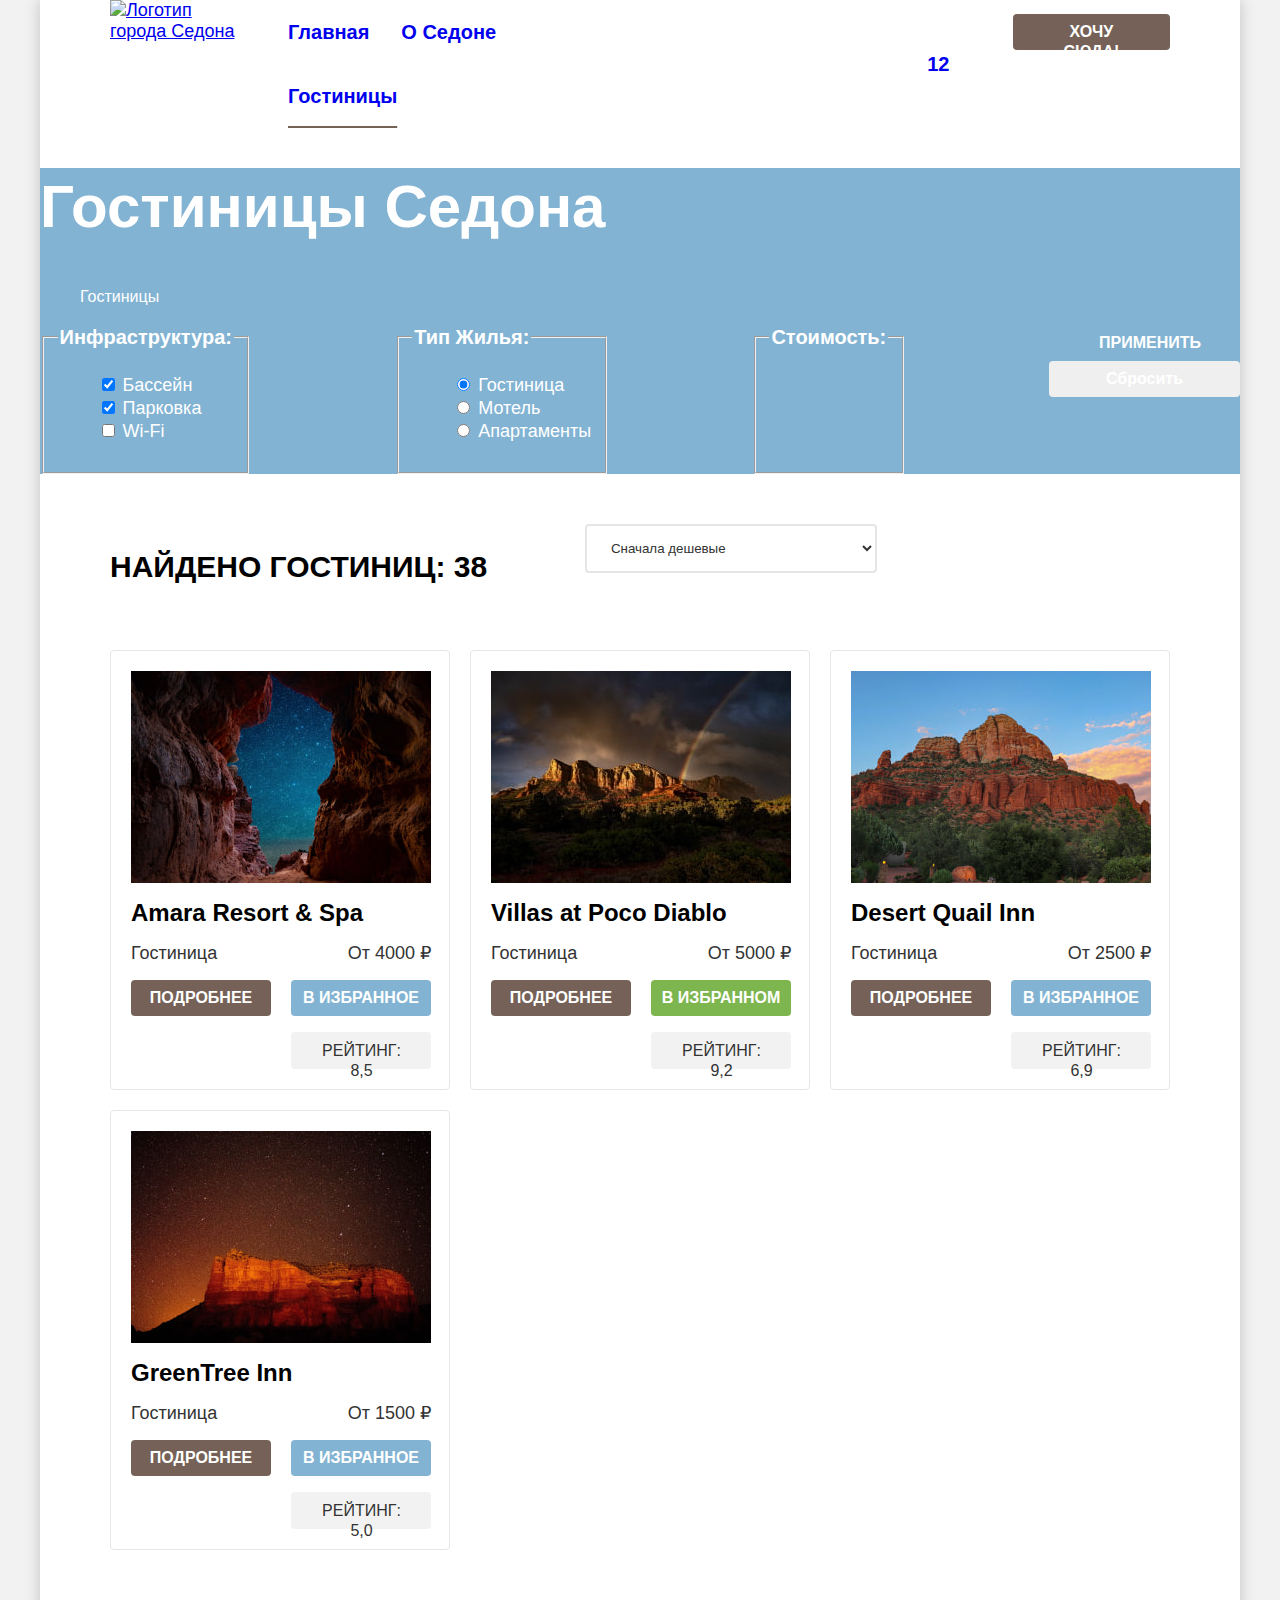
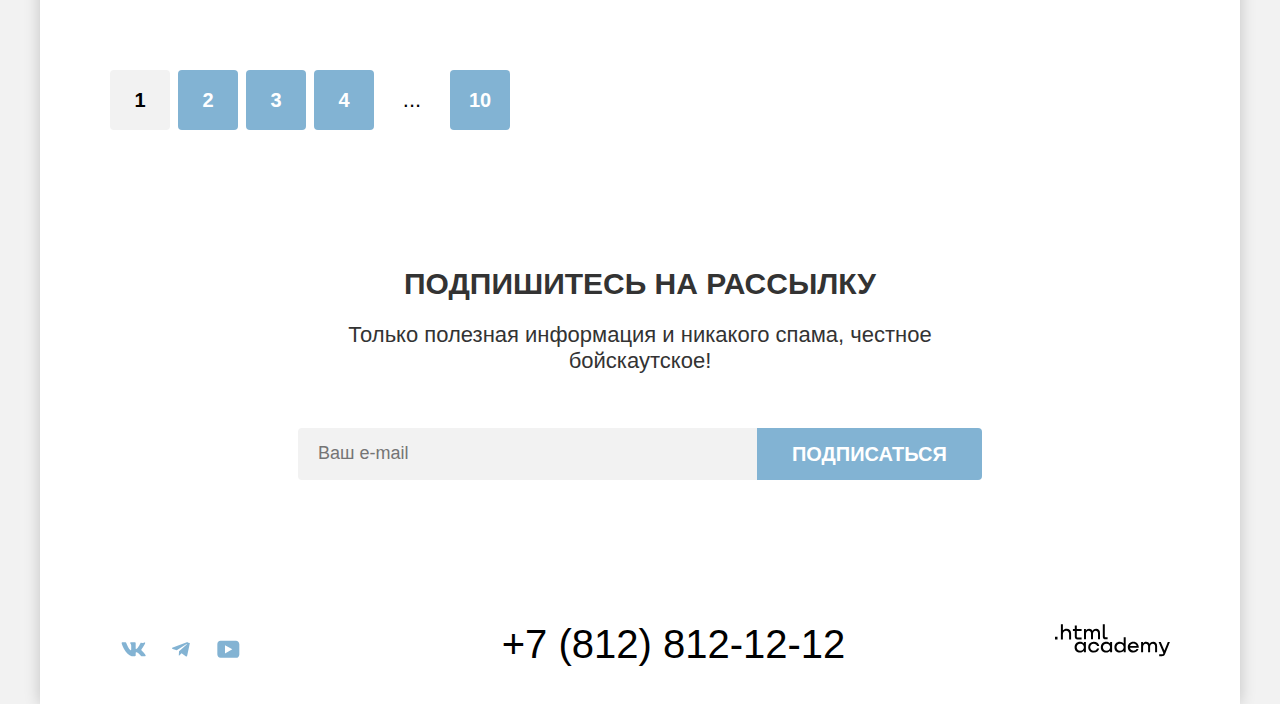
==== commit 3d9f3ac1: "Домашнее задание на 04.03" ====
--- a/catalog.html
+++ b/catalog.html
@@ -52,7 +52,7 @@
           </li>
         </ul>
         </header>
-        <section class="catalog-hotels">
+  <section class="catalog-hotels">
         <h2 class="visually-hidden">Список каталога с фильтрами</h2>
         <form class="catalog-filter" action="https://echo.htmlacademy.ru/" method="get">
           <fieldset class="catalog-filter-group">
@@ -169,9 +169,12 @@
         <p class="product-card-reyting">Рейтинг: <span>5,0</span></p>
       </li>
     </ul>
-      <ul class="pagination">
+  </section>
+    <section class="pagination">
+      <h2 class="visually-hidden">Навигация по страницам каталога</h2>
+      <ul class="pagination-list">
         <li class="pagination-item pagination-item-active">
-          <a class="pagination-link pagination-link-active">1</a>
+          <a class="pagination-link-active">1</a>
         </li>
         <li class="pagination-item">
           <a class="pagination-link" href="#">2</a>
@@ -189,7 +192,7 @@
           <a class="pagination-link">10</a>
         </li>
     </ul>
-        </section>
+    </section>
         <section class="all-catalog">
           <h2 class="main-all">Подпишитесь на рассылку</h2>
           <p class="main-all-text">Только полезная информация и никакого спама, честное бойскаутское!</p>
--- a/styles/styles.css
+++ b/styles/styles.css
@@ -47,17 +47,21 @@
   background-color: #FFFFFF;
   margin: 0 auto;
   display: flex;
-  justify-content: space-between;
+
 }
 .header-navigation {
   margin: 0;
   display: flex;
-  justify-content: space-between;
+  padding: 0;
+  margin-right: 285px;
 }
 
 .logo-navigation {
   margin-left: 70px;
-  display: flex;
+  margin-right: 28px;
+  display: block;
+  width: 138px;
+  height: 64px;
 }
 
 .navigation-link {
@@ -73,10 +77,16 @@
   list-style-type: none;
   margin: 0;
   padding: 0;
-  width: 339px;
   display: flex;
   flex-wrap: wrap;
-  justify-content: space-between;
+  min-width: 339px;
+
+}
+.navigation-search {
+  width: 44px;
+}
+.navigation-user-like {
+  width: 44px;
 }
 
 .navigation-link-user .navigation-link {
@@ -89,8 +99,8 @@
   font-size: 20px;
   text-decoration: none;
   text-align: center;
-
-}
+}
+
 .navigation-user {
   list-style-type: none;
   padding: 0;
@@ -99,18 +109,31 @@
   display: flex;
   flex-wrap: wrap;
 }
-.navigation-link-user-search {
-  padding: 22px 12px;
-}
-.navigation-link-user-like {
-  padding: 22px 12px;
-}
+
 .navigation-active-link {
  text-decoration: underline;
  text-decoration-color:  #756257;
  text-underline-offset: 23px;
  text-decoration-thickness: 2px;
 }
+.header-button {
+  font-size: 16px;
+  font-weight: 700;
+  line-height: 20px;
+  text-align: center;
+  background: #756157;
+  text-transform: uppercase;
+  text-decoration: none;
+  color: #FFFFFF;
+  padding: 8px 34px 8px 34px;
+  margin: 14px 0;
+  border-radius: 4px;
+  width: 92px;
+  height: 20px;
+  margin-left: auto;
+  margin-right: 70px;
+  display: block;
+}
 
 
 
@@ -134,21 +157,7 @@
   margin: 0 auto;
   padding:  69px 50px 25px;
 }
-.header-button {
-  font-size: 16px;
-  font-weight: 700;
-  line-height: 20px;
-  text-align: center;
-  background: #756157;
-  text-transform: uppercase;
-  text-decoration: none;
-  color: #FFFFFF;
-  padding: 8px 34px 8px 34px;
-  margin: 14px 70px 14px 20px;
-  border-radius: 4px;
-  width: 92px;
-  height: 20px;
-}
+
 .advantages-reasons {
   font-size: 22px;
   line-height: 26px;
@@ -164,13 +173,12 @@
   color: #FFFFFF;
   font-weight: 700;
   text-transform: uppercase;
-  padding: 102px 112px 62px 102px;
-  margin: 0;
+  margin: 0;
+  margin-bottom: 62px;
 }
 .advantages-item-p {
   text-align: center;
   color: #FFFFFF;
-  padding: 0 85px 102px 85px;
   margin: 0;
 }
 .advantages-item {
@@ -178,21 +186,30 @@
   list-style-type: none;
   padding: 0;
   margin: 0;
-}
-.advantages-block {
-  margin: 0;
-  padding: 0;
-  display: flex;
-  justify-content: space-between;
-}
+  width: 1200px;
+}
+.advantages-composite-item {
+  list-style-type: none;
+  padding: 0;
+  margin: 0;
+
+}
+
 .advantages-item-desc-light {
   background: rgba(131, 179, 211, 0.12);
   width: 400px;
-  height: 385px;
+  min-height: 385px;
 }
 .advantages-content {
-  width: 400px;
-  height: 385px;
+  width: 230px;
+  min-height: 181px;
+  padding: 102px 85px;
+}
+.advantages-img {
+  display: block;
+  width: 800px;
+  height: auto;
+  object-fit: contain;
 }
 .advantages-item-desc {
   background: rgba(131, 179, 211, 0.2);
@@ -219,8 +236,13 @@
 }
 .advantages-item-content {
   display: flex;
-  flex-direction: row;
-}
+}
+.advantages-list {
+  padding: 0;
+  margin: 0;
+  display: flex;
+  flex-wrap: wrap;
+  }
 
 .advantages-call {
   font-size: 30px;
@@ -241,21 +263,19 @@
   margin:0;
   padding: 0;
   display: flex;
-  justify-content: space-between;
-  flex-direction: row;
   flex-wrap: wrap;
 }
 .features-item-desc {
   background: #83B3D31F;
   list-style-type: none;
   width: 400px;
-  height: 385px;
+  min-height: 385px;
 }
 .features-item-desc-light {
   background-color: #FFFFFF;
   list-style-type: none;
   width: 400px;
-  height: 385px;
+  min-height: 385px;
 }
 .features-subtitle {
   font-size: 24px;
@@ -273,9 +293,7 @@
   padding: 0 85px 81px 85px;
 }
 
-.advantages-list {
-padding: 0;
-}
+
 
 .main-container {
   width: 1200px;
@@ -284,7 +302,7 @@
   flex-grow: 1;
 }
 .main-search {
-  margin: 96px 304px 96px 304px;
+  padding: 96px 304px 96px 304px;
 }
 .main-search-subtitle {
   font-size: 30px;
@@ -384,13 +402,11 @@
 .page-footer {
   background: #FFFFFF;
   color: #FFFFFF;
-  width: 1200px;
   box-sizing: border-box;
   display: flex;
   justify-content: space-between;
   flex-wrap: wrap;
   padding: 40px 70px 30px 70px;
-  margin: 0 auto;
 }
 
 .footer-phone {
@@ -416,7 +432,6 @@
   text-decoration: none;
   width: 47px;
   height: 40px;
-  padding: 13px 11px;
   display: block;
 }
 .social-link-telegram {
@@ -427,7 +442,6 @@
   text-decoration: none;
   width: 47px;
   height: 40px;
-  padding: 12px 14px;
   display: block;
 }
 .social-link-youtube {
@@ -439,7 +453,6 @@
   width: 47px;
   height: 40px;
   display: block;
-  padding: 11px 12px;
 }
 .inner-container {
   background-image: url("../images/background-catalog.jpg");
@@ -560,12 +573,14 @@
   line-height: 28px;
   font-weight: 700;
   color: #000000;
+  margin: 0;
+  grid-column: 1 / -1;
 }
 .button-favorite-active {
   color: #FFFFFF;
   background: #7DB54F;
   text-transform: uppercase;
-  padding: 8px 18px 8px 18px;
+  padding: 8px 0;
   border-radius: 4px;
   font-size: 16px;
   line-height: 20px;
@@ -573,6 +588,7 @@
   text-align: center;
   margin: 0;
   border-width: 0;
+  display: block;
 }
 .product-list {
   list-style-type: none;
@@ -586,17 +602,25 @@
   padding: 20px 20px 20px 20px;
   border: 1px solid rgba(230, 230, 230, 1);
   border-radius: 4px;
-}
-
+  display: grid;
+  grid-template-columns: 140px 140px;
+  gap: 16px 20px;
+}
+.product-card-img {
+  display: block;
+  grid-column: 1 / -1;
+}
 
 .product-card-text {
   font-weight: 400;
   color: #333333;
+  margin: 0;
 }
 .product-price {
   font-weight: 400;
+  margin: 0;
+  color: #333333;
   text-align: right;
-  color: #333333;
 }
 .product-card-button {
   font-size: 16px;
@@ -609,7 +633,8 @@
   border-width: 0;
   color: #FFFFFF;
   border-radius: 4px;
-  padding: 8px 26px 8px 26px;
+  padding-top: 8px;
+  display: block;
 }
 
 .button-favorite {
@@ -623,7 +648,9 @@
   border-width: 0;
   color: #FFFFFF;
   border-radius: 4px;
-  padding: 8px 20px 8px 20px;
+  padding: 8px 0;
+  display: block;
+  height: 36px;
 }
 .product-card-reyting {
   font-size: 16px;
@@ -640,17 +667,30 @@
   margin: 0;
 }
 .pagination {
-  list-style-type: none;
-  display: flex;
-  flex-wrap: wrap;
-  padding: 0;
-  margin: 0 70px 60px 70px;
+  padding: 40px 70px;
+  margin: 0;
+}
+.pagination-list {
+  list-style-type: none;
+  display: flex;
+  margin: 0;
+  padding: 0;
 }
 
 
 .pagination-item-active {
   background-color: #F2F2F2;
-}
+  color: #000000;
+  border-radius: 4px;
+  text-align: center;
+  box-sizing: border-box;
+  display: block;
+  font-size: 20px;
+  font-weight: 700;
+  line-height: 36px;
+  padding-top: 12px;
+}
+
 .pagination-link {
   display: block;
   box-sizing: border-box;
@@ -659,9 +699,9 @@
   font-weight: 700;
   text-align: center;
   background: #82B3D3;
+  color: #FFFFFF;
   text-decoration: none;
   width: 60px;
-  height: 60px;
   border-radius: 4px;
   padding: 12px 12px 12px 12px;
 }
@@ -671,11 +711,15 @@
   height: 60px;
 }
 .pagination-btn {
+  display: block;
   font-size: 22px;
   line-height: 26px;
   font-weight: 400;
   text-align: center;
   color: #000000;
+  width: 60px;
+  padding: 17px 0;
+  margin-right: 8px;
 
 }
 
@@ -697,11 +741,11 @@
 
 
 .all-catalog {
-  padding: 0;
-  margin: 96px 258px 104px 258px;
-}
-
-/* .visually-hidden { */
+  margin: 0;
+  padding: 96px 258px 104px 258px;
+}
+
+ .visually-hidden {
   position: absolute;
   width: 1px;
   height: 1px;
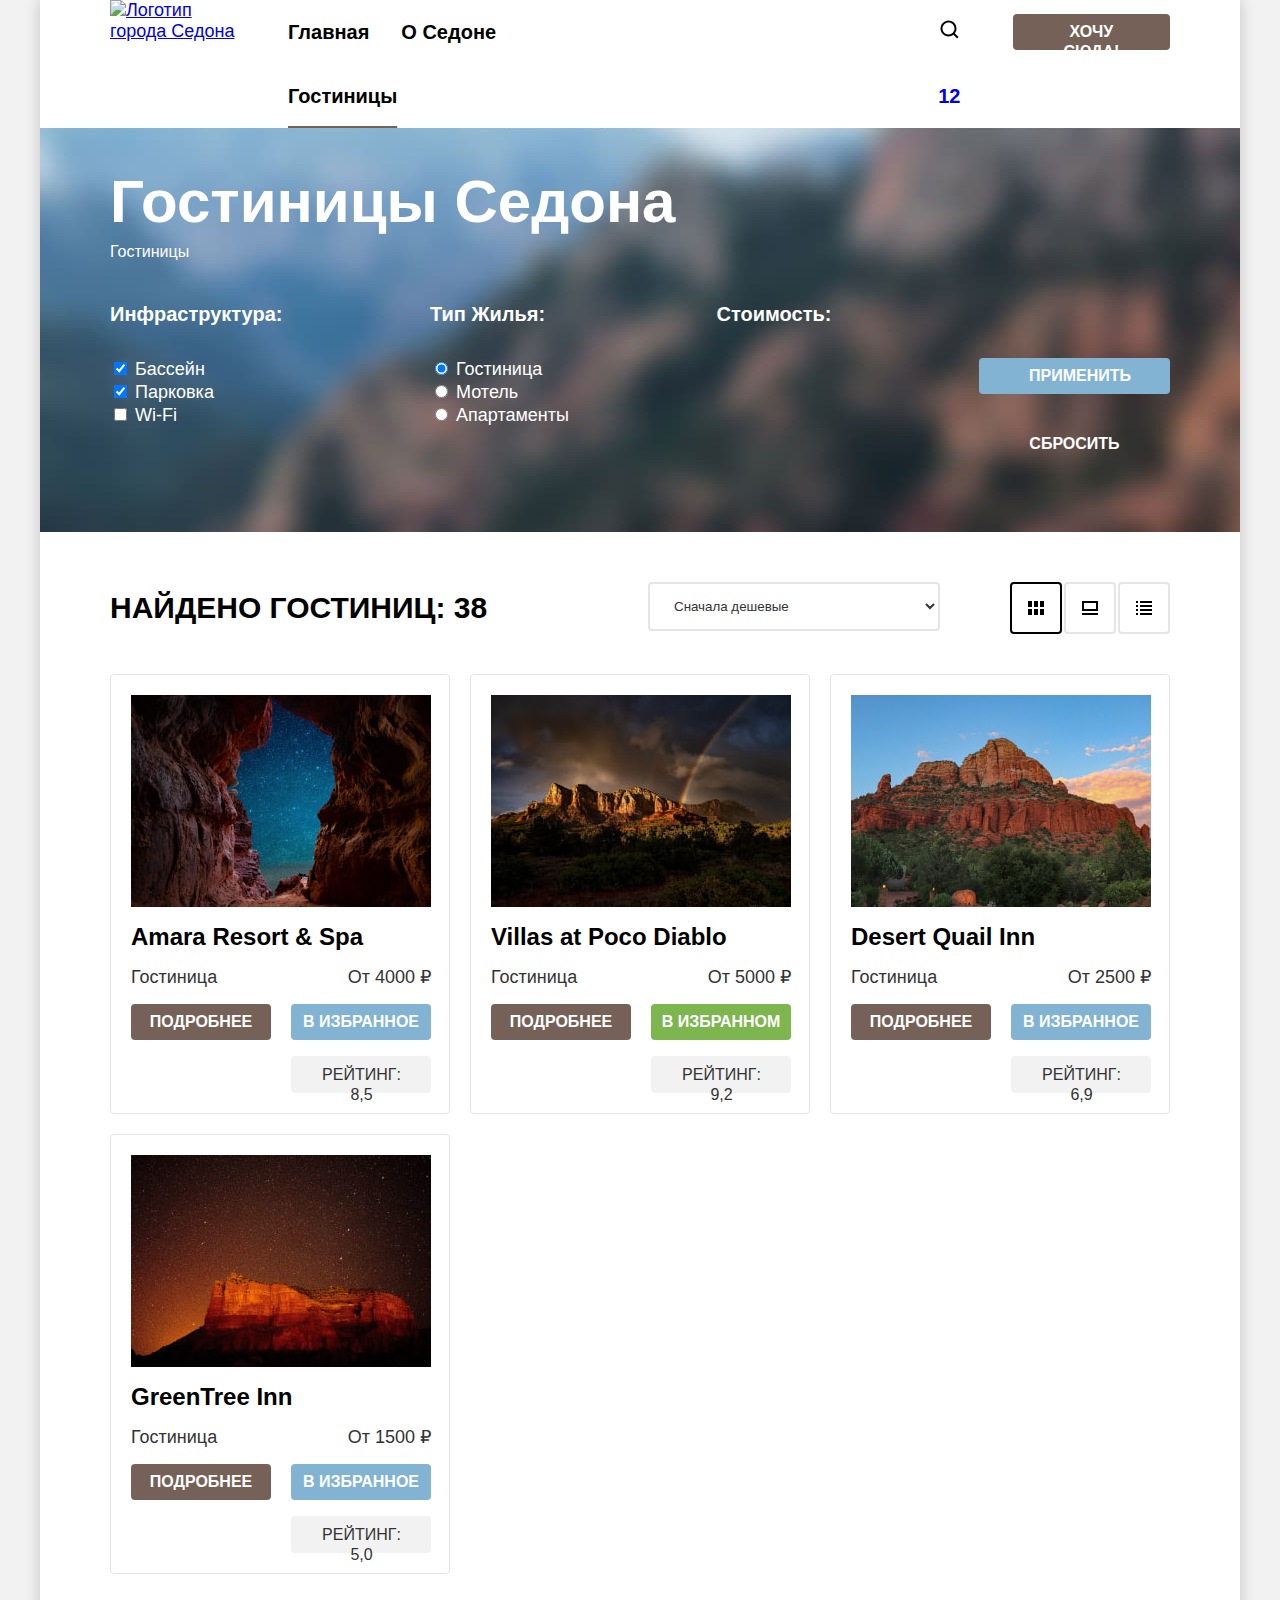
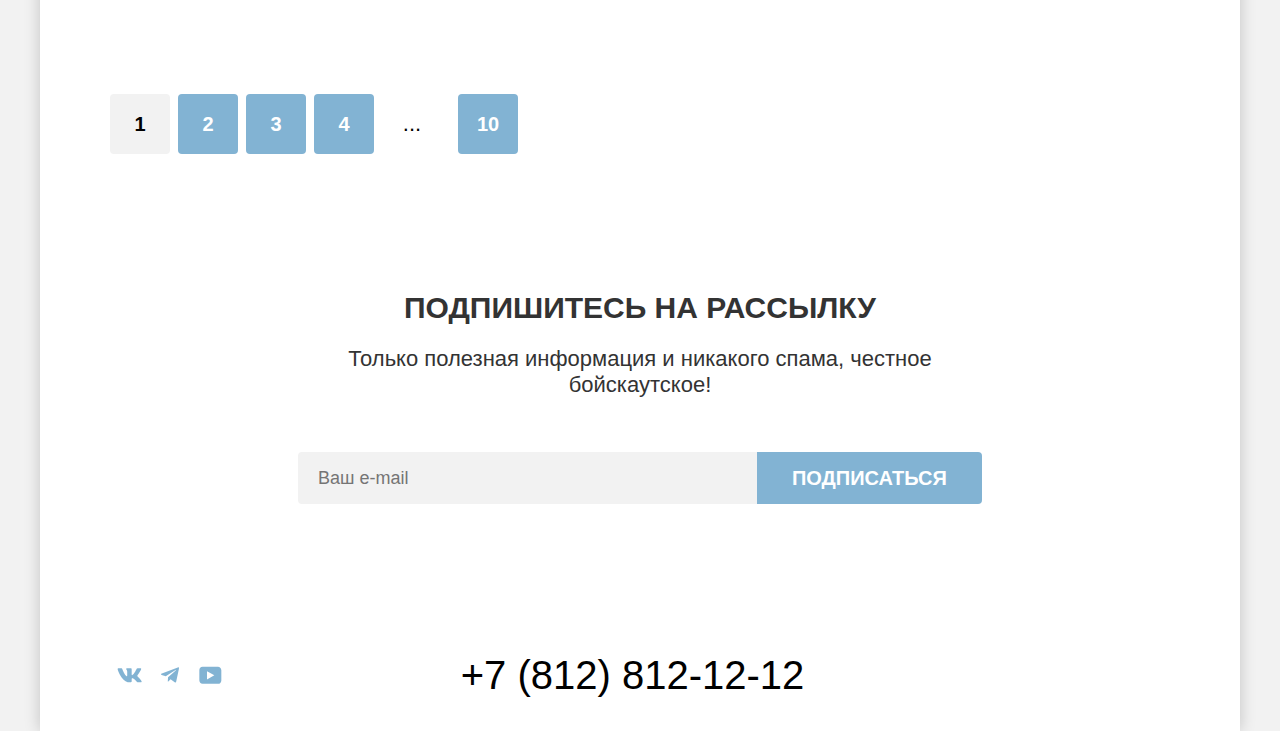
==== commit 3bf91215: "Добавляет домашнее задание на 11.03" ====
--- a/catalog.html
+++ b/catalog.html
@@ -27,6 +27,9 @@
         <ul class="navigation-user">
           <li class="navigation-search">
             <a class="navigation-link-user navigation-link-user-search" href="#">
+              <svg aria-hidden="true" focusable="false" width="20" height="20" viewBox="0 0 20 20" fill="none" xmlns="http://www.w3.org/2000/svg">
+                <path d="M19.5 18.0083L15.8 14.3287C16.8 13.0359 17.5 11.3453 17.5 9.4558C17.5 5.08011 13.9 1.5 9.5 1.5C5.1 1.5 1.5 5.17956 1.5 9.55525C1.5 13.9309 5.1 17.511 9.5 17.511C11.3 17.511 13 16.9144 14.4 15.8204L18.1 19.5L19.5 18.0083ZM9.5 15.5221C6.2 15.5221 3.5 12.837 3.5 9.55525C3.5 6.27348 6.2 3.5884 9.5 3.5884C12.8 3.5884 15.5 6.27348 15.5 9.55525C15.5 12.837 12.8 15.5221 9.5 15.5221Z" fill="black"/>
+                </svg>
               <span class="visually-hidden">Поиск</span>
             </a>
           </li>
@@ -117,15 +120,20 @@
         <option value="popular">Сначала популярное</option>
         <option value="expensive">Сначала дорогое</option>
       </select>
-    <a href="#" class="button-light">
+      <div class="button-light-list">
+    <a href="#" class="button-light button-light-dark" type="button">
+      <svg xmlns="http://www.w3.org/2000/svg" aria-hidden="true" focusable="false" width="16" height="14" fill="none"><g fill="#000" clip-path="url(#a)"><path d="M4 0H0v6h4V0ZM16 0h-4v6h4V0ZM10 0H6v6h4V0ZM4 8H0v6h4V8ZM16 8h-4v6h4V8ZM10 8H6v6h4V8Z"/></g><defs><clipPath id="a"><path fill="#fff" d="M0 0h16v14H0z"/></clipPath></defs></svg>
       <span class="visually-hidden">Показать карточки</span>
     </a>
-    <a href="#" class="button-light">
+    <a href="#" class="button-light button-light-color" type="button">
+      <svg xmlns="http://www.w3.org/2000/svg" aria-hidden="true" focusable="false" width="16" height="14" fill="none"><path fill="#000" d="M16 12H0v2h16v-2ZM14 2v6H2V2h12Zm2-2H0v10h16V0Z"/></svg>
       <span class="visually-hidden">Показать по одной</span>
     </a>
-    <a href="#" class="button-light">
+    <a href="#" class="button-light button-light-color" type="button">
+      <svg xmlns="http://www.w3.org/2000/svg" aria-hidden="true" focusable="false" width="16" height="14" fill="none"><g fill="#000" clip-path="url(#a)"><path d="M2 0H0v2h2V0ZM16 0H4v2h12V0ZM2 4H0v2h2V4ZM16 4H4v2h12V4ZM2 8H0v2h2V8ZM16 8H4v2h12V8ZM2 12H0v2h2v-2ZM16 12H4v2h12v-2Z"/></g><defs><clipPath id="a"><path fill="#fff" d="M0 0h16v14H0z"/></clipPath></defs></svg>
       <span class="visually-hidden">Показать список</span>
     </a>
+      </div>
       </div>
     <ul class="product-list">
       <li class="product-card">
@@ -206,24 +214,24 @@
       <footer class="page-footer">
         <ul class="footer-social-list">
           <li class="footer-social-item">
-            <a class="social-link-vk" href="#">
+            <a class="footer-social-link social-link-vk" href="#">
               <span class="visually-hidden">ВКонтакте</span>
             </a>
           </li>
           <li class="footer-social-item">
-            <a class="social-link-telegram" href="#">
+            <a class="footer-social-link social-link-telegram" href="#">
               <span class="visually-hidden">Telegram</span>
             </a>
           </li>
           <li class="footer-social-item">
-            <a class="social-link-youtube" href="#">
+            <a class="footer-social-link social-link-youtube" href="#">
               <span class="visually-hidden">Youtube</span>
             </a>
           </li>
         </ul>
         <a class="footer-phone" href="tel:+78128121212">+7 (812) 812-12-12</a>
       <a class="copyright" href="https://htmlacademy.ru/">
-        <img class="logo-htmlacademy" src="images/Logo-htmlAcademy.svg" width="115" height="33" alt="Логотип html-Academy">
+        <span class="visually-hidden">Ссылка на разработчика htmlacademy</span>
       </a>
     </footer>
   </div>
--- a/styles/styles.css
+++ b/styles/styles.css
@@ -72,6 +72,7 @@
   text-align: center;
   display: block;
   padding: 20px 16px;
+  color: #000000;
 }
 .navigation-list {
   list-style-type: none;
@@ -99,6 +100,8 @@
   font-size: 20px;
   text-decoration: none;
   text-align: center;
+  display: block;
+  position: relative;
 }
 
 .navigation-user {
@@ -108,6 +111,11 @@
   width: 88px;
   display: flex;
   flex-wrap: wrap;
+}
+.navigation-link-user-search {
+  margin: auto;
+  position: relative;
+  padding: 19px 12px;
 }
 
 .navigation-active-link {
@@ -274,7 +282,7 @@
 .features-item-desc-light {
   background-color: #FFFFFF;
   list-style-type: none;
-  width: 400px;
+  max-width: 400px;
   min-height: 385px;
 }
 .features-subtitle {
@@ -285,7 +293,7 @@
   color: #000000;
   text-transform: uppercase;
   margin: 0;
-  padding: 183px 85px 30px 85px;
+  padding: 183px 85px 0 85px;
 }
 .features-text {
   text-align: center;
@@ -293,6 +301,30 @@
   padding: 0 85px 81px 85px;
 }
 
+.features-subtitle {
+  display: block;
+  height: 72px;
+  background-repeat: no-repeat;
+  background-position: center;
+  background-size: 75px 72px;
+
+}
+.features-subtitle-home {
+  background-image: url("../images/hotel-icon.svg");
+  background-position: center;
+  background-repeat: no-repeat;
+}
+.features-subtitle-food {
+  background-image: url("../images/food-icon.svg");
+  background-position: center;
+  background-repeat: no-repeat;
+}
+
+.features-subtitle-suvenirs {
+  background-image: url("../images/souvenirs-icon.svg");
+  background-position: center;
+  background-repeat: no-repeat;
+}
 
 
 .main-container {
@@ -350,6 +382,7 @@
   height: 52px;
   border-width: 0;
   padding: 0;
+  cursor: pointer;
 }
 .input {
   font-family: "PT Sans", sans-serif;
@@ -401,12 +434,12 @@
 }
 .page-footer {
   background: #FFFFFF;
-  color: #FFFFFF;
   box-sizing: border-box;
   display: flex;
   justify-content: space-between;
   flex-wrap: wrap;
   padding: 40px 70px 30px 70px;
+  align-items: center;
 }
 
 .footer-phone {
@@ -415,44 +448,74 @@
   text-align: center;
   color: #000000;
   text-decoration: none;
-}
-
+  display: block;
+}
+
+.footer-phone:hover {
+  color: #756157;
+
+}
+.footer-phone:focus {
+  color: #756157;
+
+}
+.footer-phone:active {
+  color: #7561574D;
+}
 .footer-social-list {
   display: flex;
   flex-wrap: wrap;
-  margin: 5px 41px 5px 0;
-  padding: 0;
-
+  padding: 0;
+  margin: 0;
+  list-style-type: none;
+}
+.footer-social-link {
+  text-decoration: none;
+  height: 40px;
+  width: 40px;
+  background-color: #82b3d3;
+  display: block;
+  content: "";
+  mask-position: center;
+  mask-repeat: no-repeat;
+}
+.footer-social-link:focus {
+  background-color: #68A2CA;
+}
+.footer-social-link:hover {
+  background-color: #68A2CA;
+}
+.footer-social-link:active {
+ background-color : #68A2CA4D;
 }
 .social-link-vk {
-  background-image: url("../images/social-vk.svg");
-  background-repeat: no-repeat;
-  background-position: 0%;
-  color: #000000;
-  text-decoration: none;
-  width: 47px;
-  height: 40px;
-  display: block;
+  mask-image: url("../images/social-vk.svg");
 }
 .social-link-telegram {
-  background-image: url("../images/social-telegram.svg");
-  background-repeat: no-repeat;
-  background-position: 0%;
-  color: #000000;
-  text-decoration: none;
-  width: 47px;
-  height: 40px;
-  display: block;
+  mask-image: url("../images/social-telegram.svg");
 }
 .social-link-youtube {
-  background-image: url("../images/social-youtube.svg");
-  background-repeat: no-repeat;
-  background-position: 0%;
-  color: #000000;
-  text-decoration: none;
-  width: 47px;
-  height: 40px;
-  display: block;
+  mask-image: url("../images/social-youtube.svg");
+}
+
+.copyright {
+  min-width: 125px;
+  min-height: 43px;
+  padding: 5px;
+  display: block;
+  background-color: #000000;
+  mask-image: url(../images/logo-htmlacademy.svg);
+  mask-position: center center;
+  mask-repeat: no-repeat;
+}
+.copyright:hover {
+  background-color: #756157;
+}
+.copyright:focus {
+  background-color: #756157;
+}
+.copyright:active {
+  background-color: #7561574D;
 }
 .inner-container {
   background-image: url("../images/background-catalog.jpg");
@@ -460,11 +523,15 @@
   background-repeat: no-repeat;
   color: #FFFFFF;
   background-color: #82B3D3;
+  padding: 35px 70px 70px 70px;
+  margin: 0;
 }
 .inner-header-title {
   font-size: 60px;
   line-height: 78px;
   font-weight: 700;
+  margin: 0;
+  padding: 0;
 }
 .breadcrumbs-link {
   font-size: 16px;
@@ -475,20 +542,27 @@
 .breadcrumbs {
   list-style-type: none;
   display: flex;
-}
-
+  flex-wrap: wrap;
+  margin: 0;
+  padding: 0;
+  margin-bottom: 40px;
+}
 .catalog-filter {
   margin: 0;
+  padding: 0;
   display: flex;
   flex-wrap: wrap;
   justify-content: space-between;
-  flex-direction: row;
-}
+}
+
+
 .catalog-filter-title {
   font-size: 20px;
   font-weight: 700;
   line-height: 24px;
   color: #FFFFFF;
+  padding: 0;
+  margin-bottom: 32px;
 }
 .catalog-filter-list {
   font-size: 18px;
@@ -496,6 +570,15 @@
   line-height: 23px;
   color: #FFFFFF;
   list-style-type: none;
+  margin: 0;
+  padding: 0;
+}
+
+.catalog-filter-group {
+  border-style: none;
+  margin: 0;
+  padding: 0;
+
 }
 
 .button-catalog {
@@ -511,6 +594,8 @@
   border-radius: 4px;
   padding: 8px 50px 8px 50px;
   border-width: 0;
+  margin-bottom: 32px;
+  cursor: pointer;
 }
 .button-reset {
   font-size: 16px;
@@ -518,21 +603,52 @@
   font-weight: 700;
   text-align: center;
   color: #FFFFFF;
+  text-transform: uppercase;
   border-width: 0;
   width: 191px;
   height: 36px;
   border-radius: 4px;
   padding: 8px 50px 8px 50px;
+  background-color: rgba(0, 0, 0, 0);
+  cursor: pointer;
 }
 .button-catalog-reset {
   display: block;
   width: 191px;
-}
-
-
+  margin-top: 56px;
+}
+.button-light-list {
+  width: 160px;
+  display: flex;
+  justify-content: space-between;
+  flex-wrap: wrap;
+  padding: 0;
+  margin: 0;
+}
 .button-light {
-  color:#000000;
-  text-decoration: none;
+  width: 48px;
+  height: 48px;
+  border: 2px solid;
+  border-radius: 4px;
+  display: flex;
+  align-items: center;
+  justify-content: center;
+  background-color: #FFFFFF;
+}
+.button-light:hover {
+  border: 2px solid #000000;
+}
+.button-light:focus {
+  border: 2px solid #68A2CA;
+}
+.button-light:active {
+  border: 2px solid #000000;
+}
+.button-light-dark {
+  border-color: #000000;
+}
+.button-light-color {
+  border-color: #E5E5E5;
 }
 
 .inner-header-caption {
@@ -541,21 +657,20 @@
   line-height: 36px;
   color: #000000;
   text-transform: uppercase;
+  margin: 0;
+  padding: 0;
+  align-self: center;
+  margin-right: auto;
 }
 .inner-caption-container {
-  margin: 50px 70px 40px 70px;
-  padding: 0;
-  display: flex;
-  flex-wrap: wrap;
-  justify-content: space-between;
+  padding: 50px 70px 40px 70px;
+  margin: 0;
+  display: flex;
+  flex-wrap: wrap;
   width: 1060px;
   background-color: #FFFFFF;
 }
-.inner-container {
-  margin: 0;
-  padding: 0;
-
-}
+
 .select-control {
   line-height: 21px;
   color: #333333;
@@ -566,6 +681,7 @@
   background-color: #FFFFFF;
   border-color: #E5E5E5;
   padding: 14px 0 14px 20px;
+  margin-right: 70px;
 }
 
 .product-card-title {
@@ -589,22 +705,24 @@
   margin: 0;
   border-width: 0;
   display: block;
+  cursor: pointer;
 }
 .product-list {
   list-style-type: none;
   margin: 0;
   display: grid;
   padding: 0 70px 80px 70px;
-  grid-template-columns: 340px 340px 340px;
+  grid-template-columns: repeat(3, 340px);
   gap: 20px;
 }
 .product-card {
   padding: 20px 20px 20px 20px;
-  border: 1px solid rgba(230, 230, 230, 1);
+  border: 1px solid #E6E6E6;
   border-radius: 4px;
   display: grid;
   grid-template-columns: 140px 140px;
   gap: 16px 20px;
+  align-items: start;
 }
 .product-card-img {
   display: block;
@@ -612,8 +730,6 @@
 }
 
 .product-card-text {
-  font-weight: 400;
-  color: #333333;
   margin: 0;
 }
 .product-price {
@@ -633,7 +749,7 @@
   border-width: 0;
   color: #FFFFFF;
   border-radius: 4px;
-  padding-top: 8px;
+  padding: 8px 0;
   display: block;
 }
 
@@ -650,7 +766,7 @@
   border-radius: 4px;
   padding: 8px 0;
   display: block;
-  height: 36px;
+  cursor: pointer;
 }
 .product-card-reyting {
   font-size: 16px;
@@ -673,15 +789,14 @@
 .pagination-list {
   list-style-type: none;
   display: flex;
-  margin: 0;
-  padding: 0;
-}
-
-
-.pagination-item-active {
+  flex-wrap: wrap;
+  margin: 0;
+  padding: 0;
+}
+
+.pagination-link-active {
   background-color: #F2F2F2;
   color: #000000;
-  border-radius: 4px;
   text-align: center;
   box-sizing: border-box;
   display: block;
@@ -689,7 +804,19 @@
   font-weight: 700;
   line-height: 36px;
   padding-top: 12px;
-}
+  text-decoration: none;
+  min-width: 60px;
+  border-radius: 4px;
+  padding: 12px 12px 12px 12px;
+  cursor: pointer;
+}
+.pagination-link-active:hover {
+  background: #F2F2F2;
+}
+.pagination-link-active:focus {
+  background: #F2F2F2;
+}
+
 
 .pagination-link {
   display: block;
@@ -701,14 +828,25 @@
   background: #82B3D3;
   color: #FFFFFF;
   text-decoration: none;
-  width: 60px;
+  min-width: 60px;
   border-radius: 4px;
   padding: 12px 12px 12px 12px;
+  cursor: pointer;
+}
+.pagination-link:hover {
+  background: #68A2CA;
+  border: 1px solid #82B3D3;
+}
+.pagination-link:focus {
+  background: #68A2CA;
+  border: 1px solid #82B3D3;
+}
+.pagination-link:active {
+  background: #82B3D3;
+  font-size: #FFFFFF4D;
 }
 .pagination-item:not(:last-child) {
   margin-right: 8px;
-  width: 60px;
-  height: 60px;
 }
 .pagination-btn {
   display: block;
@@ -722,21 +860,24 @@
   margin-right: 8px;
 
 }
-
+.hotels-stars {
+  margin: 0;
+  padding-top: 10px;
+  padding-bottom: 10px;
+  background-image: url("../images/star.svg");
+  background-repeat: space no-repeat;
+  background-position: 0 50%;
+  background-size: 1em auto;
+  font-size: 18px;
+}
 .hotels-stars-4 {
-  background-image: url("../images/star.svg");
-  background-repeat: no-repeat;
-  background-position: 0%;
+ width: calc(4em + 17px);
 }
 .hotels-stars-3 {
-  background-image: url("../images/star.svg");
-  background-repeat: no-repeat;
-  background-position: 0%;
+  width: calc(3em + 12px);
 }
 .hotels-stars-2 {
-  background-image: url("../images/star.svg");
-  background-repeat: no-repeat;
-  background-position: 0%;
+  width: calc(2em + 6px);
 }
 
 
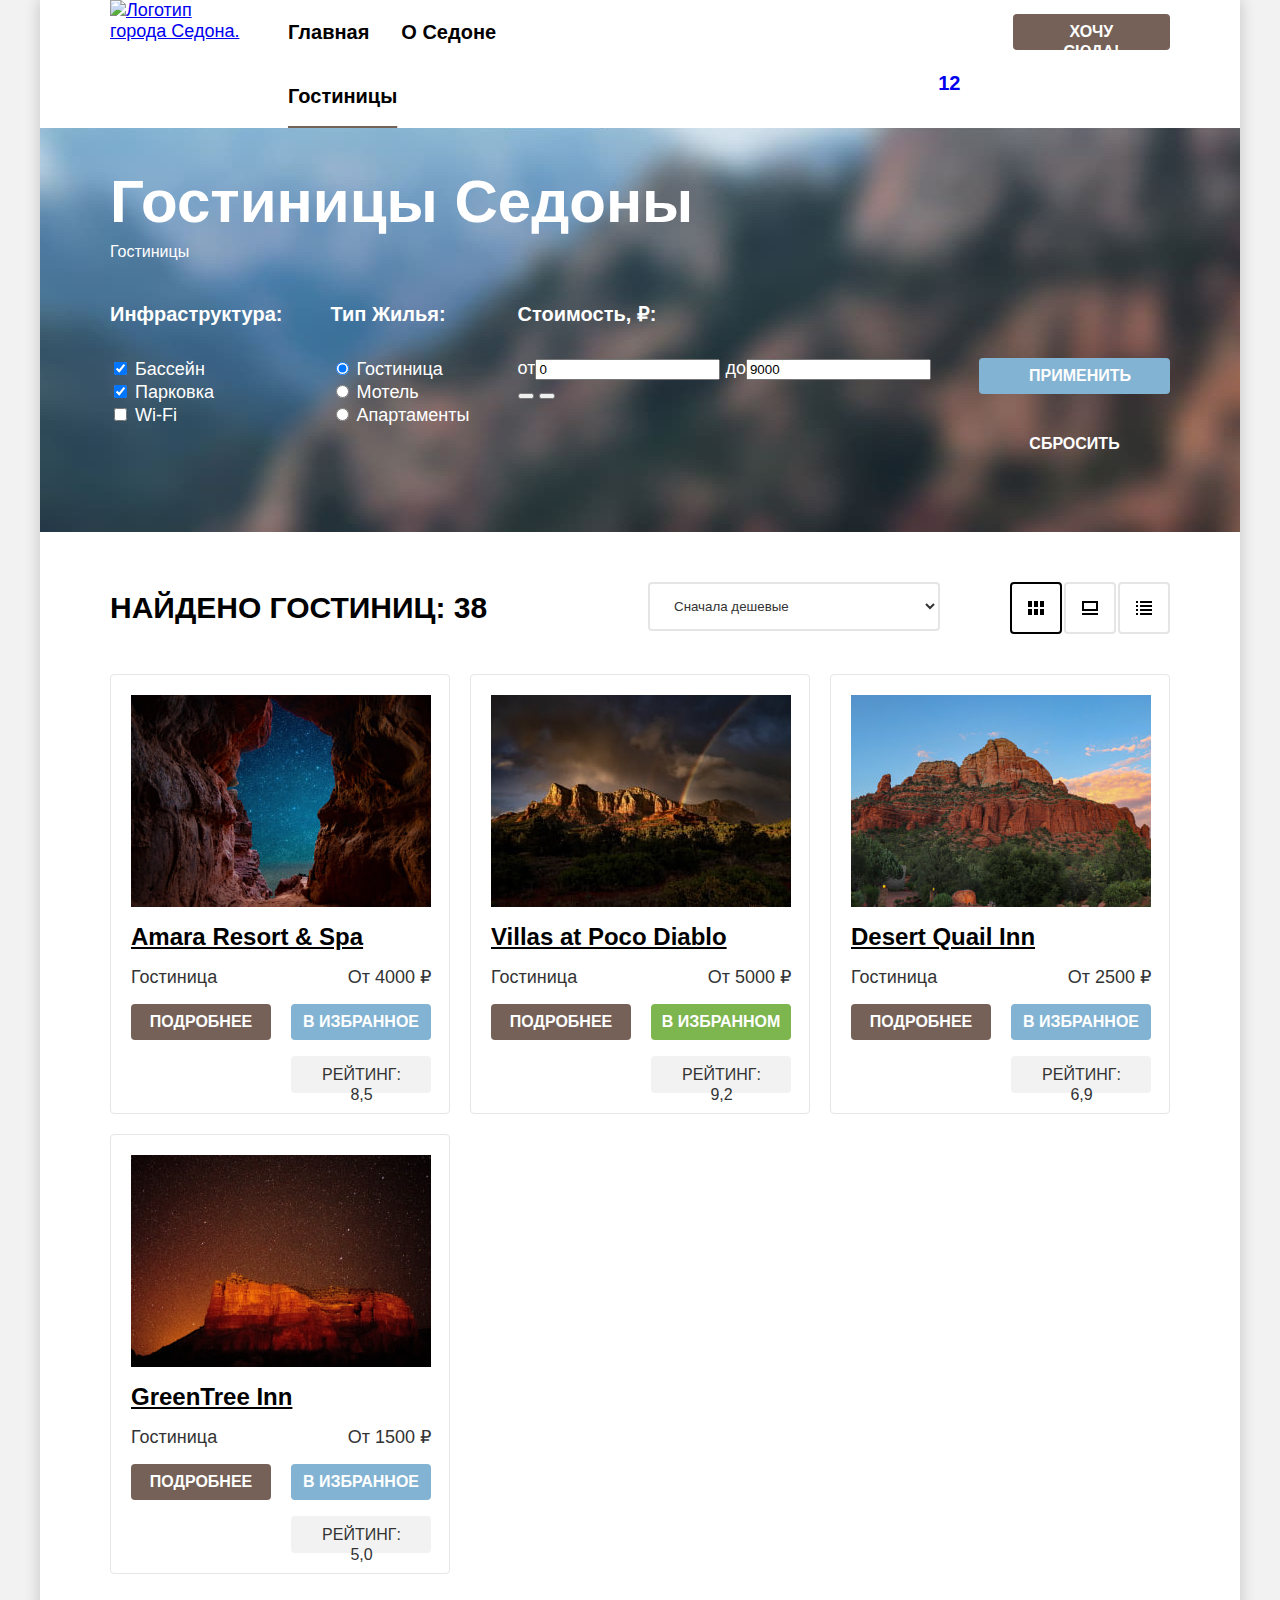
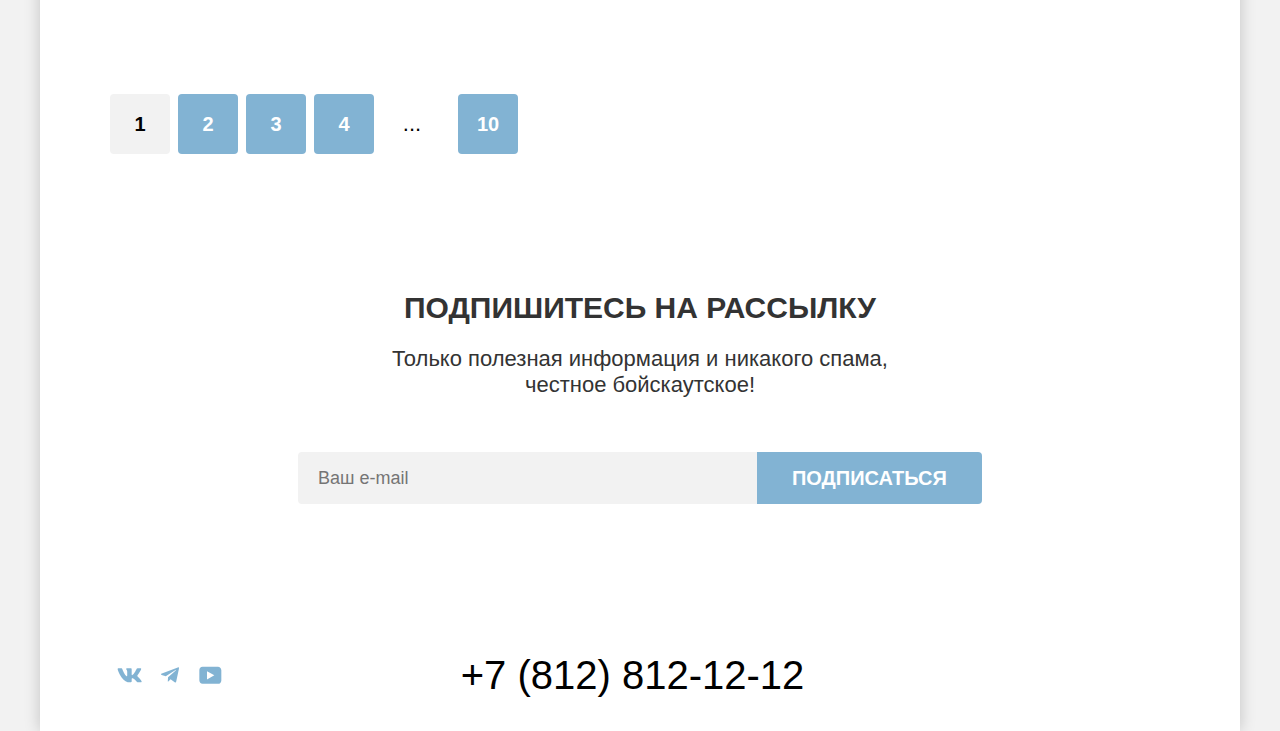
==== commit 683dea07: "Автоматическая проверка" ====
--- a/catalog.html
+++ b/catalog.html
@@ -4,16 +4,17 @@
     <meta charset="utf-8">
     <title>Каталог Седона</title>
     <link rel="stylesheet" href="styles/styles.css">
+    <link rel="icon" type="image/png" sizes="32x32" href="images/favicon-32x32.png">
   </head>
   <body>
   <div class="page-container">
-    <header class="page-header">
-      <a class="logo-navigation" href="index.html">
-          <img class="page-logo-img" src="images/logo-sedona.svg" width="138" height="64" alt="Логотип города Седона">
+    <header class="page-header" data-test="header">
+      <a class="logo-navigation logo-navigation-catalog" href="index.html">
+          <img class="page-logo-img" src="images/logo-sedona.svg" width="140" height="70" alt="Логотип города Седона.">
         </a>
         <nav class="header-navigation">
         <ul class="navigation-list">
-          <li class="navigation-item" href="#">
+          <li class="navigation-item">
             <a class="navigation-link" href="index.html">Главная</a>
           </li>
           <li class="navigation-item">
@@ -27,9 +28,6 @@
         <ul class="navigation-user">
           <li class="navigation-search">
             <a class="navigation-link-user navigation-link-user-search" href="#">
-              <svg aria-hidden="true" focusable="false" width="20" height="20" viewBox="0 0 20 20" fill="none" xmlns="http://www.w3.org/2000/svg">
-                <path d="M19.5 18.0083L15.8 14.3287C16.8 13.0359 17.5 11.3453 17.5 9.4558C17.5 5.08011 13.9 1.5 9.5 1.5C5.1 1.5 1.5 5.17956 1.5 9.55525C1.5 13.9309 5.1 17.511 9.5 17.511C11.3 17.511 13 16.9144 14.4 15.8204L18.1 19.5L19.5 18.0083ZM9.5 15.5221C6.2 15.5221 3.5 12.837 3.5 9.55525C3.5 6.27348 6.2 3.5884 9.5 3.5884C12.8 3.5884 15.5 6.27348 15.5 9.55525C15.5 12.837 12.8 15.5221 9.5 15.5221Z" fill="black"/>
-                </svg>
               <span class="visually-hidden">Поиск</span>
             </a>
           </li>
@@ -42,77 +40,97 @@
         </ul>
       <a class="header-button" href="#">Хочу сюда!</a>
     </header>
-        <main class="main-container">
+        <main class="main-container" data-test="main">
       <div class="inner-container">
       <header class="inner-header">
-        <h1 class="inner-header-title">Гостиницы Седона</h1>
+        <h1 class="inner-header-title">Гостиницы Седоны</h1>
         <ul class="breadcrumbs">
           <li class="breadcrumbs-item">
             <a class="breadcrumbs-link" href="index.html"><span class="visually-hidden">Главная</span></a>
           </li>
           <li class="breadcrumbs-item">
-            <a class="breadcrumbs-link">Гостиницы</a>
+            <a class="breadcrumbs-link breadcrumbs-link-current" tabindex="-1">Гостиницы</a>
           </li>
         </ul>
         </header>
-  <section class="catalog-hotels">
+  <section class="catalog-hotels" data-test="filter">
         <h2 class="visually-hidden">Список каталога с фильтрами</h2>
         <form class="catalog-filter" action="https://echo.htmlacademy.ru/" method="get">
           <fieldset class="catalog-filter-group">
             <legend class="catalog-filter-title">Инфраструктура:</legend>
       <ul class="catalog-filter-list">
-        <li class="catalog-filter-item>"
-          <label class="control">
-          <input class="control-input" type="checkbox" name="pool" checked>
-          Бассейн
+        <li class="catalog-filter-item">
+          <label class="control"  for="pool">
+          <input class="control-input" type="checkbox" name="pool" value="pool" id="pool" checked>
+          <span class="checkbox-mark"></span>
+           Бассейн
           </label>
         </li>
-        <li class="catalog-filter-item>"
-          <label class="control">
-          <input class="control-input" type="checkbox" name="parking" checked>
+        <li class="catalog-filter-item">
+          <label class="control" for="parking">
+          <input class="control-input" type="checkbox" name="parking" value="parking" id="parking" checked>
+          <span class="checkbox-mark"></span>
           Парковка
           </label>
         </li>
-        <li class="catalog-filter-item>"
+        <li class="catalog-filter-item">
           <label class="control">
-          <input class="control-input" type="checkbox" name="wi-fi">
-          Wi-Fi
+          <input class="control-input" type="checkbox" name="wi-fi" value="wi-fi" id="wifi">
+          <span class="checkbox-mark"></span>
+           Wi-Fi
           </label>
         </li>
       </ul>
           </fieldset>
-    <fieldset class="catalog-filter-group">
+    <fieldset class="catalog-filter-group house-filter-group">
       <legend class="catalog-filter-title">Тип Жилья:</legend>
         <ul class="catalog-filter-list">
-          <li class="catalog-filter-item>"
-            <label class="control">
-            <input class="control-input" type="radio" name="hotel" value="hotel" checked>
+          <li class="catalog-filter-item">
+            <label class="control" for="hotel">
+            <input class="control-input" type="radio" name="hotel" value="hotel" id="hotel" checked>
+            <span class="radio-mark"></span>
             Гостиница
             </label>
           </li>
-          <li class="catalog-filter-item>"
+          <li class="catalog-filter-item">
             <label class="control">
-            <input class="control-input" type="radio" name="hotel" value="motel">
+            <input class="control-input" type="radio" name="hotel" value="motel" id="motel">
+            <span class="radio-mark"></span>
             Мотель
             </label>
           </li>
-          <li class="catalog-filter-item>"
+          <li class="catalog-filter-item">
             <label class="control">
-            <input class="control-input" type="radio" name="hotel" value="apartaments">
+            <input class="control-input" type="radio" name="hotel" value="apartaments" id="apartaments">
+            <span class="radio-mark"></span>
             Апартаменты
             </label>
           </li>
         </ul>
     </fieldset>
     <fieldset class="catalog-filter-group">
-      <legend class="catalog-filter-title">Стоимость:</legend>
+      <legend class="catalog-filter-title">Стоимость, ₽:</legend>
+      <div class="price-container">
+        <label class="price-label"><span class="price-label-text">от</span><input class="range-input range-input-min" type="number" value="0"  name="min-price"></label>
+        <label class="price-label"><span class="price-label-text">до</span><input class="range-input range-input-max" type="number" value="9000"  name="max-price"> </label>
+      </div>
+        <div class="range-scale">
+          <div class="range-bar" style="left: 0; width: 226px">
+            <button class="range-toggle toggle-min" type="button">
+            <span class="visually-hidden">Изменить минимальную цену</span></button>
+            <button class="range-toggle toggle-max" type="button">
+            <span class="visually-hidden">Изменить максимальную</span></button>
+          </div>
+        </div>
     </fieldset>
     <div class="button-catalog-reset">
     <button class="button-catalog" type="submit">Применить</button>
     <button class="button-reset" type="reset">Сбросить</button>
     </div>
         </form>
-      </div>
+  </section>
+      </div>
+  <section class="catalog" data-test="catalog">
       <div class="inner-caption-container">
     <h2 class="inner-header-caption">Найдено гостиниц: 38</h2>
       <select class="select-control" aria-label="Сортировка">
@@ -121,64 +139,73 @@
         <option value="expensive">Сначала дорогое</option>
       </select>
       <div class="button-light-list">
-    <a href="#" class="button-light button-light-dark" type="button">
-      <svg xmlns="http://www.w3.org/2000/svg" aria-hidden="true" focusable="false" width="16" height="14" fill="none"><g fill="#000" clip-path="url(#a)"><path d="M4 0H0v6h4V0ZM16 0h-4v6h4V0ZM10 0H6v6h4V0ZM4 8H0v6h4V8ZM16 8h-4v6h4V8ZM10 8H6v6h4V8Z"/></g><defs><clipPath id="a"><path fill="#fff" d="M0 0h16v14H0z"/></clipPath></defs></svg>
+    <a class="button-light button-light-dark" href="#">
       <span class="visually-hidden">Показать карточки</span>
+      <svg xmlns="http://www.w3.org/2000/svg" aria-hidden="true" focusable="false" width="16" height="14" fill="none"><g fill="#000" clip-path="url(#a)"><path d="M4 0H0v6h4V0ZM16 0h-4v6h4V0ZM10 0H6v6h4V0ZM4 8H0v6h4V8ZM16 8h-4v6h4V8ZM10 8H6v6h4V8Z"/></g><defs><path fill="#fff" d="M0 0h16v14H0z"/></defs></svg>
     </a>
-    <a href="#" class="button-light button-light-color" type="button">
+    <a class="button-light button-light-color" href="#">
+      <span class="visually-hidden">Показать по одной</span>
       <svg xmlns="http://www.w3.org/2000/svg" aria-hidden="true" focusable="false" width="16" height="14" fill="none"><path fill="#000" d="M16 12H0v2h16v-2ZM14 2v6H2V2h12Zm2-2H0v10h16V0Z"/></svg>
-      <span class="visually-hidden">Показать по одной</span>
     </a>
-    <a href="#" class="button-light button-light-color" type="button">
-      <svg xmlns="http://www.w3.org/2000/svg" aria-hidden="true" focusable="false" width="16" height="14" fill="none"><g fill="#000" clip-path="url(#a)"><path d="M2 0H0v2h2V0ZM16 0H4v2h12V0ZM2 4H0v2h2V4ZM16 4H4v2h12V4ZM2 8H0v2h2V8ZM16 8H4v2h12V8ZM2 12H0v2h2v-2ZM16 12H4v2h12v-2Z"/></g><defs><clipPath id="a"><path fill="#fff" d="M0 0h16v14H0z"/></clipPath></defs></svg>
+    <a class="button-light button-light-color" href="#">
       <span class="visually-hidden">Показать список</span>
+      <svg xmlns="http://www.w3.org/2000/svg" aria-hidden="true" focusable="false" width="16" height="14" fill="none"><g fill="#000" clip-path="url(#a)"><path d="M2 0H0v2h2V0ZM16 0H4v2h12V0ZM2 4H0v2h2V4ZM16 4H4v2h12V4ZM2 8H0v2h2V8ZM16 8H4v2h12V8ZM2 12H0v2h2v-2ZM16 12H4v2h12v-2Z"/></g><defs><path fill="#fff" d="M0 0h16v14H0z"/></defs></svg>
     </a>
       </div>
       </div>
+
     <ul class="product-list">
       <li class="product-card">
-        <img class="product-card-img" src="images/hotel-1.jpg" width="300" height="212" alt="Звездное небо сверху в расщелине горы">
-        <h3 class="product-card-title">Amara Resort & Spa</h3>
+        <a class="product-card-hotel" href="#" tabindex="-1">
+        <img class="product-card-img" src="images/hotel-1.jpg" width="300" height="212"  alt="Звездное небо сверху в расщелине горы.">
+        </a>
+        <a class="product-card-title" href="#" tabindex="-1">Amara Resort & Spa</a>
         <p class="product-card-text">Гостиница</p>
         <p class="product-price">От 4000 ₽</p>
         <a class="product-card-button" href="#">Подробнее</a>
-        <button class="button-favorite">В Избранное</button>
+        <button class="button-favorite" type="button">В Избранное</button>
         <p class="hotels-stars hotels-stars-4"><span class="visually-hidden">4 звезды</span></p>
         <p class="product-card-reyting">Рейтинг: <span>8,5</span></p>
       </li>
       <li class="product-card">
-        <img class="product-card-img" src="images/hotel-2.jpg" width="300" height="212" alt="Радуга в горах Каньона">
-        <h3 class="product-card-title">Villas at Poco Diablo</h3>
+        <a class="product-card-hotel" href="#" tabindex="-1">
+        <img class="product-card-img" src="images/hotel-2.jpg" width="300" height="212" alt="Радуга в горах Каньона.">
+        </a>
+        <a class="product-card-title" href="#" tabindex="-1">Villas at Poco Diablo</a>
         <p class="product-card-text">Гостиница</p>
         <p class="product-price">От 5000 ₽</p>
         <a class="product-card-button" href="#">Подробнее</a>
-        <button class="button-favorite-active">В Избранном</button>
+        <button class="button-favorite-active" type="button">В Избранном</button>
         <p class="hotels-stars hotels-stars-4"><span class="visually-hidden">4 звезды</span></p>
         <p class="product-card-reyting">Рейтинг: <span>9,2</span></p>
         </li>
         <li class="product-card">
-        <img class="product-card-img" src="images/hotel-3.jpg" width="300" height="212" alt="Горы Каньона среди облаков">
-        <h3 class="product-card-title">Desert Quail Inn</h3>
+        <a class="product-card-hotel" href="#" tabindex="-1">
+        <img class="product-card-img" src="images/hotel-3.jpg" width="300" height="212" alt="Горы Каньона среди облаков.">
+        </a>
+        <a class="product-card-title" href="#" tabindex="-1">Desert Quail Inn</a>
         <p class="product-card-text">Гостиница</p>
         <p class="product-price">От 2500 ₽</p>
         <a class="product-card-button" href="#">Подробнее</a>
-        <button class="button-favorite">В Избранное</button>
+        <button class="button-favorite" type="button">В Избранное</button>
         <p class="hotels-stars hotels-stars-3"><span class="visually-hidden">3 звезды</span></p>
         <p class="product-card-reyting">Рейтинг: <span>6,9</span></p>
       </li>
       <li class="product-card">
-        <img class="product-card-img" src="images/hotel-4.jpg" width="300" height="212" alt="Горы Каньона в ночное время в звёздах">
-        <h3 class="product-card-title">GreenTree Inn</h3>
+        <a class="product-card-hotel" href="#" tabindex="-1">
+        <img class="product-card-img" src="images/hotel-4.jpg" width="300" height="212" alt="Горы Каньона в ночное время в звёздах.">
+        </a>
+        <a class="product-card-title" href="#" tabindex="-1">GreenTree Inn</a>
         <p class="product-card-text">Гостиница</p>
         <p class="product-price">От 1500 ₽</p>
         <a class="product-card-button" href="#">Подробнее</a>
-        <button class="button-favorite">В Избранное</button>
+        <button class="button-favorite" type="button">В Избранное</button>
         <p class="hotels-stars hotels-stars-2"><span class="visually-hidden">2 звезды</span></p>
         <p class="product-card-reyting">Рейтинг: <span>5,0</span></p>
       </li>
     </ul>
-  </section>
-    <section class="pagination">
+
+    <div class="pagination">
       <h2 class="visually-hidden">Навигация по страницам каталога</h2>
       <ul class="pagination-list">
         <li class="pagination-item pagination-item-active">
@@ -194,16 +221,17 @@
           <a class="pagination-link" href="#">4</a>
         </li>
         <li class="pagination-item">
-          <span class="pagination-btn" href="#">...</span>
+          <span class="pagination-btn">...</span>
         </li>
         <li class="pagination-item">
           <a class="pagination-link">10</a>
         </li>
     </ul>
-    </section>
-        <section class="all-catalog">
+  </div>
+  </section>
+        <section class="all-catalog" data-test="subscribe">
           <h2 class="main-all">Подпишитесь на рассылку</h2>
-          <p class="main-all-text">Только полезная информация и никакого спама, честное бойскаутское!</p>
+          <p class="main-all-text">Только полезная информация и никакого спама,<br>честное бойскаутское!</p>
           <form class="form-appointment" action="https://echo.htmlacademy.ru/" method="post">
             <label class="visually-hidden" hidden>Введите ваш e-mail</label>
             <input class="input" type="text" name="form-appointment" placeholder="Ваш e-mail">
@@ -211,7 +239,7 @@
           </form>
         </section>
         </main>
-      <footer class="page-footer">
+      <footer class="page-footer" data-test="footer">
         <ul class="footer-social-list">
           <li class="footer-social-item">
             <a class="footer-social-link social-link-vk" href="#">
--- a/styles/styles.css
+++ b/styles/styles.css
@@ -384,6 +384,17 @@
   padding: 0;
   cursor: pointer;
 }
+.button:hover {
+  background: #68A2CA;
+}
+.button:focus {
+  background: #68A2CA;
+}
+.button:active {
+  background: #82B3D3;
+  color:#FFFFFF4D;
+}
+
 .input {
   font-family: "PT Sans", sans-serif;
   font-size: 18px;
@@ -425,6 +436,16 @@
   display: block;
   width: 376px;
 }
+.search-button:hover {
+  background-color: #615048;
+}
+.search-button:focus {
+  background-color: #615048;
+}
+.search-button:active {
+  background-color: #756157;
+  color:#FFFFFF4D;
+}
 .main-all-text {
   font-size: 22px;
   line-height: 26px;
@@ -597,6 +618,17 @@
   margin-bottom: 32px;
   cursor: pointer;
 }
+.button-catalog:hover {
+  background: #68A2CA;
+}
+.button-catalog:focus {
+  background: #68A2CA;
+}
+.button-catalog:active {
+  background: #82B3D3;
+  color:#FFFFFF4D;
+
+}
 .button-reset {
   font-size: 16px;
   line-height: 20px;
@@ -611,6 +643,16 @@
   padding: 8px 50px 8px 50px;
   background-color: rgba(0, 0, 0, 0);
   cursor: pointer;
+}
+.button-reset:hover {
+  color: #FFFFFF;
+}
+.button-reset:focus {
+  color: #FFFFFF;
+}
+.button-reset:active {
+  color: #FFFFFF4D;
+
 }
 .button-catalog-reset {
   display: block;
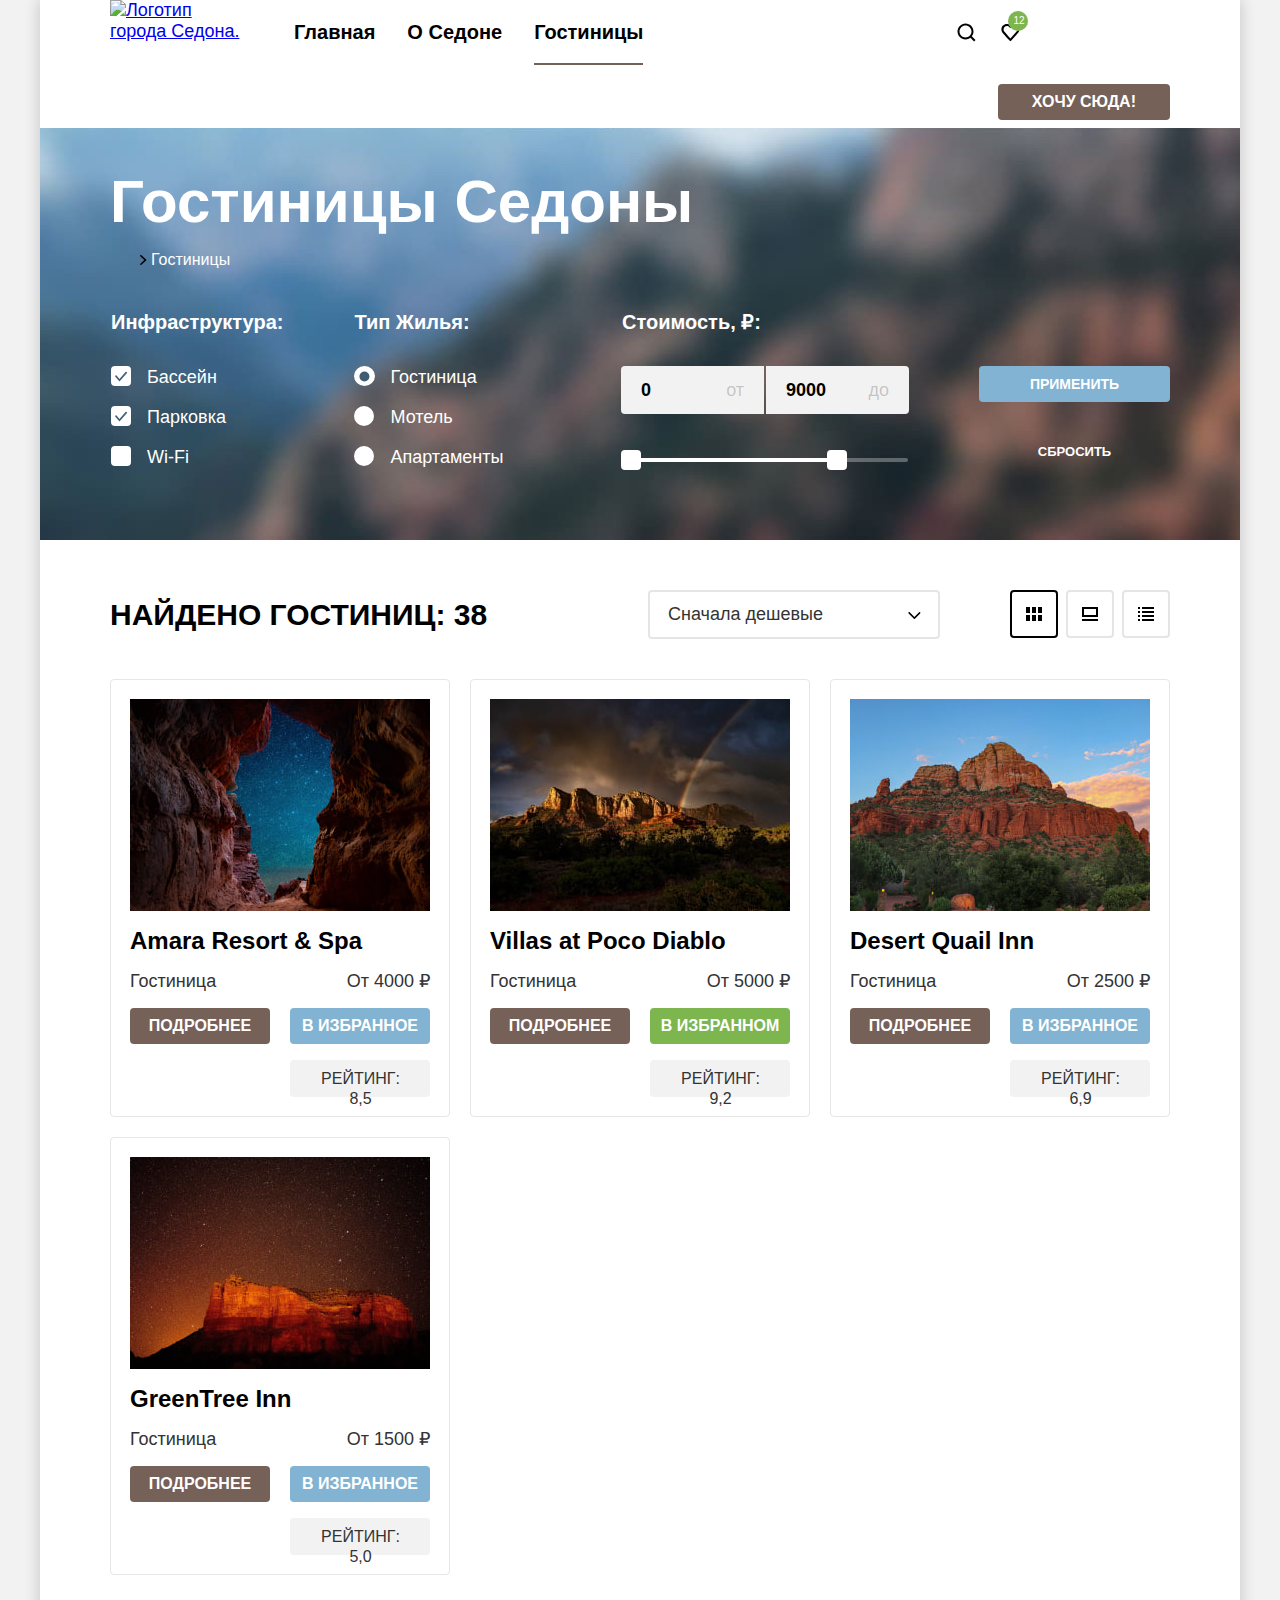
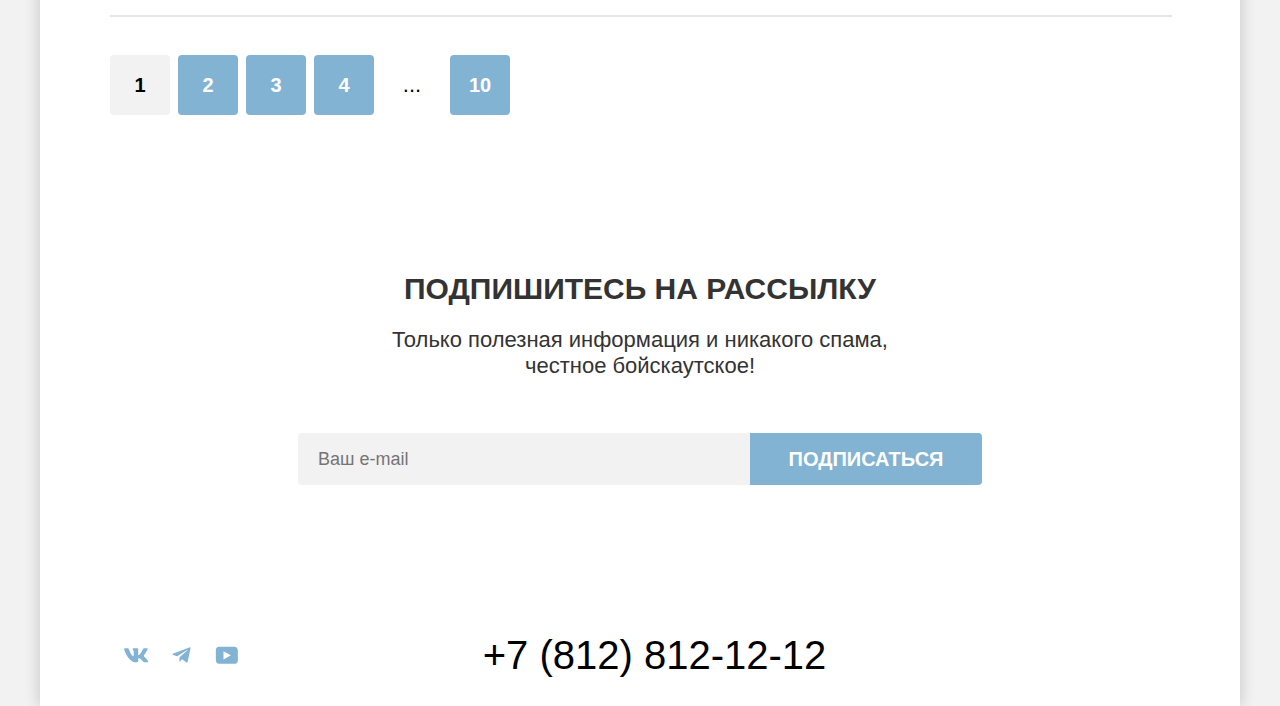
==== commit f46b6444: "На проверку к допуску" ====
--- a/catalog.html
+++ b/catalog.html
@@ -4,7 +4,8 @@
     <meta charset="utf-8">
     <title>Каталог Седона</title>
     <link rel="stylesheet" href="styles/styles.css">
-    <link rel="icon" type="image/png" sizes="32x32" href="images/favicon-32x32.png">
+    <link rel="icon" type="image/png" sizes="32x32" href="images/favicon.png">
+    <link rel="icon"  href="favicon.ico">
   </head>
   <body>
   <div class="page-container">
@@ -224,7 +225,7 @@
           <span class="pagination-btn">...</span>
         </li>
         <li class="pagination-item">
-          <a class="pagination-link">10</a>
+          <a class="pagination-link" href="#">10</a>
         </li>
     </ul>
   </div>
--- a/styles/styles.css
+++ b/styles/styles.css
@@ -12,6 +12,16 @@
   font-weight: 700;
   src: url("../fonts/ptsans-700.woff2") format("woff2");
   font-display: swap;
+}
+.visually-hidden {
+  position: absolute;
+  width: 1px;
+  height: 1px;
+  margin: -1px;
+  padding: 0;
+  border: 0;
+  clip: rect(0 0 0 0);
+  overflow: hidden;
 }
 
 body {
@@ -47,11 +57,10 @@
   background-color: #FFFFFF;
   margin: 0 auto;
   display: flex;
-
+  flex-wrap: wrap;
 }
 .header-navigation {
   margin: 0;
-  display: flex;
   padding: 0;
   margin-right: 285px;
 }
@@ -60,9 +69,26 @@
   margin-left: 70px;
   margin-right: 28px;
   display: block;
-  width: 138px;
-  height: 64px;
-}
+  width: 140px;
+  height: 70px;
+  z-index: 1;
+}
+.logo-navigation-catalog:hover {
+  opacity: 0.5;
+}
+.logo-navigation-catalog:focus {
+  opacity: 0.5;
+}
+.logo-navigation-catalog:active {
+  opacity: 0.2;
+}
+.navigation-active-link:focus {
+  display: none;
+}
+.navigation-active-link:active {
+  display: none;
+}
+
 
 .navigation-link {
   font-weight: 700;
@@ -81,7 +107,6 @@
   display: flex;
   flex-wrap: wrap;
   min-width: 339px;
-
 }
 .navigation-search {
   width: 44px;
@@ -103,6 +128,15 @@
   display: block;
   position: relative;
 }
+.navigation-item:hover {
+  opacity: 0.5;
+}
+.navigation-item:focus {
+  opacity: 0.5;
+}
+.navigation-item:active {
+  opacity: 0.2;
+}
 
 .navigation-user {
   list-style-type: none;
@@ -114,16 +148,64 @@
 }
 .navigation-link-user-search {
   margin: auto;
+  width: 20px;
+  height: 20px;
+  padding: 22px 12px;
+  background-image: url("../images/search.svg");
+  background-repeat: no-repeat;
+  background-position: center;
+}
+.navigation-link-user:hover {
+  opacity: 0.5;
+}
+.navigation-link-user:focus {
+  opacity: 0.5;
+}
+.navigation-link-user:active {
+  opacity: 0.5;
+}
+.navigation-active-link {
   position: relative;
-  padding: 19px 12px;
-}
-
-.navigation-active-link {
- text-decoration: underline;
- text-decoration-color:  #756257;
- text-underline-offset: 23px;
- text-decoration-thickness: 2px;
-}
+  color: #000000;
+}
+.navigation-active-link::after {
+  content: "";
+  position: absolute;
+  height: 2px;
+  width: calc(100% - 32px);
+  background-color: #756257;
+  left: 16px;
+  bottom: -1px;
+}
+.navigation-link-user-like::before {
+  content: "";
+  display: block;
+  min-width: 20px;
+  min-height: 20px;
+  mask-image: url("../images/favorites.svg");
+  mask-repeat: no-repeat;
+  mask-position: center;
+  background-color: #000000;
+  padding: 22px 12px;
+}
+.number-favorites {
+  background-color: #7DB54F;
+  width: 20px;
+  height: 20px;
+  padding: 5px 5px;
+  border-radius: 50%;
+  color: #FFFFFF;
+  font-family: "PT Sans", sans-serif;
+  font-size: 10px;
+  font-weight: 400;
+  line-height: 10px;
+  position: absolute;
+  box-sizing: border-box;
+  top: 11px;
+  right: 4px;
+}
+
+
 .header-button {
   font-size: 16px;
   font-weight: 700;
@@ -136,15 +218,26 @@
   padding: 8px 34px 8px 34px;
   margin: 14px 0;
   border-radius: 4px;
-  width: 92px;
+  min-width: 92px;
   height: 20px;
   margin-left: auto;
   margin-right: 70px;
   display: block;
 }
-
-
-
+.header-button:hover {
+  background: #615048;
+}
+.header-button:focus {
+  background: #615048;
+}
+.header-button:active {
+  background: #756157;
+  color: #FFFFFF4D;
+}
+.header-button:disabled {
+  background: #E5E5E5;
+  color: #FFFFFF;
+}
 .main-hero {
   background-image: url("../images/divider.svg"), url("../images/background-index.jpg");
   background-size: 100% auto, cover;
@@ -153,9 +246,11 @@
   background-position: bottom, top;
   text-align: center;
   color: #82B3D3;
+  margin-top: -6px;
 }
 
 .advantages-description {
+  color: #000000;
   font-size: 30px;
   line-height: 36px;
   text-align: center;
@@ -172,7 +267,7 @@
   text-align: center;
   width: 651px;
   margin: 0 auto;
-  padding-bottom: 69px;
+  padding-bottom: 91px;
 }
 .advantages-title-text {
   font-size: 24px;
@@ -182,7 +277,16 @@
   font-weight: 700;
   text-transform: uppercase;
   margin: 0;
-  margin-bottom: 62px;
+  margin-bottom: 30px;
+  position: relative;
+}
+.advantages-title-text::after {
+  content: "";
+  display: block;
+  height: 2px;
+  width: 60px;
+  background-color: #FFFFFF4D;
+  margin: 30px auto 0;
 }
 .advantages-item-p {
   text-align: center;
@@ -200,7 +304,6 @@
   list-style-type: none;
   padding: 0;
   margin: 0;
-
 }
 
 .advantages-item-desc-light {
@@ -233,9 +336,19 @@
   color: #000000;
   font-weight: 700;
   text-transform: uppercase;
-  padding: 112px 85px 62px 85px;
-  margin: 0;
-}
+  padding: 112px 85px 30px 85px;
+  margin: 0;
+  position: relative;
+}
+.advantages-title::after {
+  content: "";
+  display: block;
+  height: 2px;
+  width: 60px;
+  background-color: #0000004D;
+  margin: 30px auto 0;
+}
+
 .advantages-items {
   text-align: center;
   color: #000000;
@@ -250,7 +363,8 @@
   margin: 0;
   display: flex;
   flex-wrap: wrap;
-  }
+
+}
 
 .advantages-call {
   font-size: 30px;
@@ -265,6 +379,8 @@
   font-size: 22px;
   line-height: 26px;
   text-align: center;
+  margin: 0;
+  margin-top: 20px;
   margin-bottom: 64px;
 }
 .features-list {
@@ -273,17 +389,20 @@
   display: flex;
   flex-wrap: wrap;
 }
+
 .features-item-desc {
   background: #83B3D31F;
   list-style-type: none;
   width: 400px;
-  min-height: 385px;
+  padding: 81px 85px;
+  box-sizing: border-box;
 }
 .features-item-desc-light {
   background-color: #FFFFFF;
   list-style-type: none;
   max-width: 400px;
-  min-height: 385px;
+  padding: 80px 86px;
+  box-sizing: border-box;
 }
 .features-subtitle {
   font-size: 24px;
@@ -293,37 +412,36 @@
   color: #000000;
   text-transform: uppercase;
   margin: 0;
-  padding: 183px 85px 0 85px;
+  padding-top: 102px;
+  margin-bottom: 30px;
 }
 .features-text {
   text-align: center;
   margin: 0;
-  padding: 0 85px 81px 85px;
+  transform: translateX(1px);
 }
 
 .features-subtitle {
   display: block;
-  height: 72px;
-  background-repeat: no-repeat;
-  background-position: center;
   background-size: 75px 72px;
 
 }
 .features-subtitle-home {
   background-image: url("../images/hotel-icon.svg");
-  background-position: center;
+  background-position: center top;
   background-repeat: no-repeat;
 }
 .features-subtitle-food {
   background-image: url("../images/food-icon.svg");
-  background-position: center;
+  background-position: center top;
   background-repeat: no-repeat;
 }
 
 .features-subtitle-suvenirs {
   background-image: url("../images/souvenirs-icon.svg");
-  background-position: center;
+  background-position: center top;
   background-repeat: no-repeat;
+  transform: translate(2px);
 }
 
 
@@ -334,9 +452,10 @@
   flex-grow: 1;
 }
 .main-search {
-  padding: 96px 304px 96px 304px;
+  padding: 96px 304px;
 }
 .main-search-subtitle {
+  color: #000000;
   font-size: 30px;
   line-height: 36px;
   text-align: center;
@@ -358,7 +477,7 @@
   line-height: 26px;
   text-align: center;
   margin: 0;
-  margin-bottom: 54px;
+  margin-bottom: 53px;
 }
 
 .all {
@@ -378,10 +497,10 @@
   color: #FFFFFF;
   text-transform: uppercase;
   border-radius: 0 4px 4px 0;
-  width: 232px;
-  height: 52px;
+  min-width: 232px;
+  min-height: 52px;
   border-width: 0;
-  padding: 0;
+  padding: 8px;
   cursor: pointer;
 }
 .button:hover {
@@ -393,6 +512,10 @@
 .button:active {
   background: #82B3D3;
   color:#FFFFFF4D;
+}
+.button:disabled {
+  background: #E5E5E5;
+  color: #FFFFFF;
 }
 
 .input {
@@ -404,10 +527,16 @@
   color: #000000;
   border-radius: 4px 0 0 4px;
   padding: 0;
-  width: 452px;
-  height: 52px;
+  min-width: 432px;
+  min-height: 52px;
   border-width: 0;
-  padding-left: 20px
+  padding-left: 20px;
+}
+.input:hover {
+  background: rgba(230, 230, 230, 1);
+}
+.input:focus {
+  background: rgba(230, 230, 230, 1);
 }
 .form-appointment {
   display: flex;
@@ -430,12 +559,13 @@
   color: #FFFFFF;
   text-decoration: none;
   text-transform: uppercase;
-  padding: 8px 50px 8px 50px;
+  padding: 8px 0;
   border-radius: 4px;
   margin: 0 auto;
   display: block;
   width: 376px;
 }
+
 .search-button:hover {
   background-color: #615048;
 }
@@ -446,6 +576,10 @@
   background-color: #756157;
   color:#FFFFFF4D;
 }
+.search-button:disabled {
+  background-color: #E5E5E5;
+
+}
 .main-all-text {
   font-size: 22px;
   line-height: 26px;
@@ -459,7 +593,7 @@
   display: flex;
   justify-content: space-between;
   flex-wrap: wrap;
-  padding: 40px 70px 30px 70px;
+  padding: 44px 63px 30px 74px;
   align-items: center;
 }
 
@@ -470,6 +604,7 @@
   color: #000000;
   text-decoration: none;
   display: block;
+  margin-left: 12px;
 }
 
 .footer-phone:hover {
@@ -490,52 +625,59 @@
   margin: 0;
   list-style-type: none;
 }
-.footer-social-link {
+.footer-social-link::before {
   text-decoration: none;
   height: 40px;
-  width: 40px;
+  width: 45px;
   background-color: #82b3d3;
   display: block;
+  mask-position: center;
   content: "";
-  mask-position: center;
   mask-repeat: no-repeat;
 }
-.footer-social-link:focus {
+
+.footer-social-link:focus::before {
   background-color: #68A2CA;
 }
-.footer-social-link:hover {
+.footer-social-link:hover::before {
   background-color: #68A2CA;
 }
-.footer-social-link:active {
+.footer-social-link:active::before {
  background-color : #68A2CA4D;
 }
-.social-link-vk {
+.social-link-vk::before {
   mask-image: url("../images/social-vk.svg");
 }
-.social-link-telegram {
+.social-link-telegram::before {
   mask-image: url("../images/social-telegram.svg");
 }
-.social-link-youtube {
+.social-link-youtube::before {
   mask-image: url("../images/social-youtube.svg");
 }
 
 .copyright {
   min-width: 125px;
   min-height: 43px;
-  padding: 5px;
-  display: block;
+  padding: 5px 7px;
+  box-sizing: border-box;
+}
+.copyright::before {
+  content: "";
+  display: block;
+  min-width: 115px;
+  min-height: 33px;
   background-color: #000000;
   mask-image: url(../images/logo-htmlacademy.svg);
   mask-position: center center;
   mask-repeat: no-repeat;
 }
-.copyright:hover {
+.copyright:hover::before {
   background-color: #756157;
 }
-.copyright:focus {
+.copyright:focus::before {
   background-color: #756157;
 }
-.copyright:active {
+.copyright:active::before {
   background-color: #7561574D;
 }
 .inner-container {
@@ -546,6 +688,7 @@
   background-color: #82B3D3;
   padding: 35px 70px 70px 70px;
   margin: 0;
+  margin-top: -6px;
 }
 .inner-header-title {
   font-size: 60px;
@@ -553,12 +696,28 @@
   font-weight: 700;
   margin: 0;
   padding: 0;
+  margin-bottom: 8px;
 }
 .breadcrumbs-link {
   font-size: 16px;
-  font-weight: 400;
   text-decoration: none;
-  color: #FFFFFF;
+  display:block;
+  color: inherit;
+}
+.breadcrumbs-item:not(:first-child) {
+  padding-left: 18px;
+  background-image: url("../images/breadcrumbs.svg");
+  background-repeat: no-repeat;
+  background-position: left center;
+}
+.breadcrumbs-item:first-child .breadcrumbs-link {
+  min-width: 13px;
+  min-height: 15px;
+  padding: 3px 0;
+  display: block;
+  background-image: url("../images/home.svg");
+  background-repeat: no-repeat;
+  background-position: center;
 }
 .breadcrumbs {
   list-style-type: none;
@@ -567,57 +726,234 @@
   margin: 0;
   padding: 0;
   margin-bottom: 40px;
+  gap: 10px;
+}
+.breadcrumbs-link:hover:not(.breadcrumbs-link-current) {
+  opacity: 0.6;
+  cursor: pointer;
+}
+
+.breadcrumbs-link:active:not(.breadcrumbs-link-current) {
+  opacity: 0.3;
+  cursor: pointer;
 }
 .catalog-filter {
   margin: 0;
   padding: 0;
   display: flex;
   flex-wrap: wrap;
-  justify-content: space-between;
-}
-
+  gap: 70px;
+}
+
+.control {
+  padding-left: 36px;
+  cursor: pointer;
+}
+
+.control-input {
+  -webkit-appearance: none;
+  -moz-appearance: none;
+  appearance: none;
+  cursor: pointer;
+  margin: 0;
+  padding: 0;
+}
+.checkbox-mark {
+  position: absolute;
+  width: 20px;
+  height: 20px;
+  border-radius: 4px;
+  background-color: #ffffff;
+  margin-left: -36px;
+}
+.control-input:checked + .checkbox-mark {
+  background-image: url("../images/control-checkbox.svg");
+  background-repeat: no-repeat;
+  background-position: center;
+}
+
+.radio-mark {
+  position: absolute;
+  width: 20px;
+  height: 20px;
+  border-radius: 50%;
+  background-color: #ffffff;
+  margin-left: -36px;
+}
+
+.control-input:checked + .radio-mark {
+  background-image: url("../images/control-radio.svg");
+  background-repeat: no-repeat;
+  background-position: center;
+  padding-left: 1px;
+}
+
+.control:has(.control-input:hover) {
+  opacity: 0.6;
+}
+.control-input:focus-visible + .checkbox-mark,
+.control-input:focus-visible + .radio-mark {
+  outline: 3px solid #83B3D3;
+}
+.control:has(.control-input:active) {
+  opacity: 0.3;
+}
+.control-input:disabled + .checkbox-mark,
+.control-input:disabled + .radio-mark {
+  background: #E5E5E5;
+}
 
 .catalog-filter-title {
   font-size: 20px;
   font-weight: 700;
   line-height: 24px;
-  color: #FFFFFF;
-  padding: 0;
   margin-bottom: 32px;
+  padding: 0;
+  padding-left: 1px;
 }
 .catalog-filter-list {
+  list-style-type: none;
+  margin: 0;
+  padding: 0;
+  margin-left: -4px;
+}
+
+.catalog-filter-group {
+  border: none;
+  margin: 0;
+  padding: 0;
+}
+.catalog-filter-group:nth-child(2) {
+ margin-right: auto;
+}
+.catalog-filter-item {
   font-size: 18px;
+  line-height: 23px;
   font-weight: 400;
-  line-height: 23px;
-  color: #FFFFFF;
-  list-style-type: none;
-  margin: 0;
-  padding: 0;
-}
-
-.catalog-filter-group {
-  border-style: none;
-  margin: 0;
-  padding: 0;
-
-}
-
+}
+
+.catalog-filter-item:not(:last-child) {
+  margin-bottom: 17px;
+
+}
+
+.range-scale {
+  position: relative;
+  width: 287px;
+  height: 4px;
+  background-color: rgba(255, 255, 255, 0.3);
+  border-radius: 4px;
+}
+.range-bar {
+  position: absolute;
+  border-radius: 4px;
+  height: 4px;
+  background-color: #ffffff;
+}
+
+.range-toggle {
+  position: absolute;
+  top: 50%;
+  transform: translate(0, -50%);
+  width: 20px;
+  height: 20px;
+  border: none;
+  border-radius: 4px;
+  background-color: #FFFFFF;
+  cursor: pointer;
+}
+.range-toggle:hover {
+  background: #FFFFFF;
+  box-shadow: 0 4px 10px 0 #00000040;
+}
+.range-toggle:focus-visible {
+  background: #FFFFFF;
+  outline: 3px solid #83B3D3;
+  box-shadow: 0 4px 10px 0 #00000040;
+}
+.range-toggle:active {
+  background: #FFFFFF;
+  outline: 2px solid #83B3D3;
+  box-shadow: 0 7px 15px 0 #00000066;
+}
+.range-toggle:disabled {
+  background-color: rgba(0, 0, 0, 0.3);
+}
+.toggle-min {
+  left: 0;
+}
+.toggle-max {
+  right: 0;
+}
+
+
+
+.range-input::-webkit-outer-spin-button,
+.range-input::-webkit-inner-spin-button {
+  appearance: none;
+  margin: 0;
+}
+.range-input-min {
+  border-radius: 4px 0 0 4px;
+}
+.range-input-max {
+  border-radius: 0 4px 4px 0;
+}
+.price-label {
+  position: relative;
+  color: rgba(0, 0, 0, 0.2);
+  text-transform: lowercase;
+  line-height: 24px;
+
+}
+.price-label-text {
+  position: absolute;
+  top: 50%;
+  transform: translate(0, -50%);
+  right: 20px;
+}
+.price-container {
+  margin-bottom: 44px;
+  display: grid;
+  grid-template-columns: 1fr 1fr;
+  gap: 2px;
+}
+.range-input {
+  font-family: "PT Sans", sans-serif;
+  font-size: 18px;
+  font-weight: 700;
+  line-height: 24px;
+  padding: 12px 0 12px 20px;
+  width: 123px;
+  background-color:#F2F2F2;
+  border: none;
+  appearance: textfield;
+}
+.range-input:hover {
+  background: rgba(230, 230, 230, 1);
+}
+.range-input:focus {
+  background: rgba(230, 230, 230, 1);
+  outline: 3px solid rgba(131, 179, 211, 1);
+}
 .button-catalog {
-  font-size: 16px;
+  font-size: 14px;
   line-height: 20px;
   font-weight: 700;
   text-align: center;
   text-transform: uppercase;
   background-color: #82B3D3;
   color: #FFFFFF;
-  width: 191px;
-  height: 36px;
-  border-radius: 4px;
-  padding: 8px 50px 8px 50px;
+  min-width: 191px;
+  min-height: 36px;
+  border-radius: 4px;
+  padding: 8px 50px;
   border-width: 0;
   margin-bottom: 32px;
   cursor: pointer;
 }
+
+
 .button-catalog:hover {
   background: #68A2CA;
 }
@@ -627,32 +963,43 @@
 .button-catalog:active {
   background: #82B3D3;
   color:#FFFFFF4D;
-
+}
+.button-catalog:disabled {
+  background: #E5E5E5;
+  color: rgba(255, 255, 255, 0.1);
 }
 .button-reset {
-  font-size: 16px;
+  font-size: 13px;
   line-height: 20px;
   font-weight: 700;
   text-align: center;
   color: #FFFFFF;
-  text-transform: uppercase;
-  border-width: 0;
-  width: 191px;
-  height: 36px;
-  border-radius: 4px;
-  padding: 8px 50px 8px 50px;
+  border: none;
+  text-transform: uppercase;
+  min-width: 191px;
+  min-height: 36px;
+  border-radius: 4px;
+  padding: 8px 50px;
   background-color: rgba(0, 0, 0, 0);
   cursor: pointer;
 }
-.button-reset:hover {
-  color: #FFFFFF;
-}
-.button-reset:focus {
-  color: #FFFFFF;
-}
-.button-reset:active {
-  color: #FFFFFF4D;
-
+.button-reset:hover:not(:disabled) {
+  background-color: transparent;
+  color: rgba(255, 255, 255, 0.6);
+}
+.button-reset:focus-visible:not(:disabled) {
+  background-color: transparent;
+  outline: 3px solid #82b3d3;
+}
+
+.button-reset:active:not(:disabled) {
+  background-color: transparent;
+  color: rgba(255, 255, 255, 0.3);
+}
+
+.button-reset:disabled {
+  background-color: transparent;
+  color: rgba(255, 255, 255, 0.1);
 }
 .button-catalog-reset {
   display: block;
@@ -668,8 +1015,8 @@
   margin: 0;
 }
 .button-light {
-  width: 48px;
-  height: 48px;
+  width: 44px;
+  height: 44px;
   border: 2px solid;
   border-radius: 4px;
   display: flex;
@@ -680,7 +1027,7 @@
 .button-light:hover {
   border: 2px solid #000000;
 }
-.button-light:focus {
+.button-light:focus-visible {
   border: 2px solid #68A2CA;
 }
 .button-light:active {
@@ -692,6 +1039,12 @@
 .button-light-color {
   border-color: #E5E5E5;
 }
+
+.breadcrumbs-link-icon {
+  fill: #FFFFFF;
+}
+
+
 
 .inner-header-caption {
   font-size: 30px;
@@ -714,31 +1067,63 @@
 }
 
 .select-control {
+  font-family: "PT Sans", sans-serif;
+  font-size: 18px;
+  font-weight: 400;
+  text-align: left;
   line-height: 21px;
   color: #333333;
   width: 292px;
   height: 49px;
   border-radius: 4px;
-  border-width: 2px;
+  border: 2px solid #E5E5E5;
   background-color: #FFFFFF;
-  border-color: #E5E5E5;
-  padding: 14px 0 14px 20px;
+  padding: 10px 0 11px 18px;
   margin-right: 70px;
-}
+  background-image: url("../images/arrow.svg");
+  background-repeat: no-repeat;
+  background-position: right 13px center;
+  appearance: none;
+}
+.select-control:hover {
+  border: 2px solid #68A2CA;
+}
+.select-control:focus {
+  border: 2px solid #68A2CA;
+}
+.select-control:disabled {
+  border: 2px solid #0000004D;
+  color: #0000004D;
+}
+
+
 
 .product-card-title {
+  font-family: "PT Sans", sans-serif;
   font-size: 24px;
   line-height: 28px;
   font-weight: 700;
   color: #000000;
+  text-decoration: none;
   margin: 0;
   grid-column: 1 / -1;
 }
+.product-card-title:hover {
+  opacity: 0.5;
+}
+.product-card-title:focus {
+  opacity: 0.5;
+}
+.product-card-title:active {
+  opacity: 0.2;
+}
+
 .button-favorite-active {
+  font-family: "PT Sans", sans-serif;
   color: #FFFFFF;
   background: #7DB54F;
   text-transform: uppercase;
-  padding: 8px 0;
+  padding: 8px 5px;
   border-radius: 4px;
   font-size: 16px;
   line-height: 20px;
@@ -746,19 +1131,35 @@
   text-align: center;
   margin: 0;
   border-width: 0;
+  min-width: 140px;
   display: block;
   cursor: pointer;
+}
+.button-favorite-active:hover {
+  background: #6C9E42;
+}
+.button-favorite-active:focus {
+  background: #6C9E42;
+}
+.button-favorite-active:active {
+  background: #7DB54F;
+  color: #FFFFFF4D;
+}
+.button-favorite-active:disabled {
+  background: #E5E5E5;
+  color: #FFFFFF;
 }
 .product-list {
   list-style-type: none;
   margin: 0;
   display: grid;
-  padding: 0 70px 80px 70px;
+  padding: 0 70px 40px 70px;
   grid-template-columns: repeat(3, 340px);
   gap: 20px;
 }
+
 .product-card {
-  padding: 20px 20px 20px 20px;
+  padding: 19px;
   border: 1px solid #E6E6E6;
   border-radius: 4px;
   display: grid;
@@ -766,10 +1167,22 @@
   gap: 16px 20px;
   align-items: start;
 }
+
+.product-card-hotel:hover {
+  opacity: 0.5;
+}
+.product-card-hotel:focus {
+  opacity: 0.5;
+}
+.product-card-hotel:active {
+  opacity: 0.2;
+}
 .product-card-img {
   display: block;
   grid-column: 1 / -1;
-}
+  cursor: pointer;
+}
+
 
 .product-card-text {
   margin: 0;
@@ -791,11 +1204,27 @@
   border-width: 0;
   color: #FFFFFF;
   border-radius: 4px;
-  padding: 8px 0;
-  display: block;
+  padding: 8px 5px;
+  display: block;
+  min-width: 130px;
+}
+.product-card-button:hover {
+  background: #615048;
+}
+.product-card-button:focus {
+  background: #615048;
+}
+.product-card-button:active {
+  background: #756157;
+  color: #FFFFFF;
+}
+.product-card-button:disabled {
+  background: #E5E5E5;
+  color: #FFFFFF;
 }
 
 .button-favorite {
+  font-family: "PT Sans", sans-serif;
   font-size: 16px;
   line-height: 20px;
   font-weight: 700;
@@ -807,8 +1236,28 @@
   color: #FFFFFF;
   border-radius: 4px;
   padding: 8px 0;
+  min-width: 140px;
   display: block;
   cursor: pointer;
+}
+.button-favorite:hover {
+  background: #68A2CA;
+}
+.button-favorite:disabled {
+  background: #E5E5E5;
+  color: #FFFFFF;
+}
+
+.product-favorite:focus {
+  background: #68A2CA;
+}
+.product-favorite:active {
+  background: #82B3D3;
+  color: #FFFFFF4D;
+}
+.product-favorite:disabled {
+  background: #E5E5E5;
+  color: #FFFFFF;
 }
 .product-card-reyting {
   font-size: 16px;
@@ -834,8 +1283,15 @@
   flex-wrap: wrap;
   margin: 0;
   padding: 0;
-}
-
+  position: relative;
+}
+.pagination::before {
+  position: absolute;
+  content: "";
+  width: 1060px;
+  border: 1px solid #E6E6E6;
+  transform: translateY(-40px);
+}
 .pagination-link-active {
   background-color: #F2F2F2;
   color: #000000;
@@ -872,22 +1328,26 @@
   text-decoration: none;
   min-width: 60px;
   border-radius: 4px;
-  padding: 12px 12px 12px 12px;
+  padding: 12px 12px;
   cursor: pointer;
 }
 .pagination-link:hover {
   background: #68A2CA;
-  border: 1px solid #82B3D3;
+  outline: 1px solid #82B3D3;
 }
 .pagination-link:focus {
   background: #68A2CA;
-  border: 1px solid #82B3D3;
+  outline: 1px solid #82B3D3;
 }
 .pagination-link:active {
   background: #82B3D3;
-  font-size: #FFFFFF4D;
-}
-.pagination-item:not(:last-child) {
+  color: #FFFFFF4D;
+}
+.pagination-link:disabled {
+  background: #E5E5E5;
+  color: #FFFFFF;
+}
+.pagination-item {
   margin-right: 8px;
 }
 .pagination-btn {
@@ -899,13 +1359,11 @@
   color: #000000;
   width: 60px;
   padding: 17px 0;
-  margin-right: 8px;
-
 }
 .hotels-stars {
   margin: 0;
   padding-top: 10px;
-  padding-bottom: 10px;
+  padding-bottom: 24px;
   background-image: url("../images/star.svg");
   background-repeat: space no-repeat;
   background-position: 0 50%;
@@ -925,16 +1383,366 @@
 
 .all-catalog {
   margin: 0;
-  padding: 96px 258px 104px 258px;
-}
-
- .visually-hidden {
+  padding: 116px 258px 104px 258px;
+}
+
+.modal-container {
+  position: fixed;
+  top: 0;
+  left: 0;
+  display: flex;
+  width: 100%;
+  height: 100%;
+  background-color: #F2F2F2CC;
+  display: ;
+}
+
+.modal {
+  position: relative;
+  margin: auto;
+  padding: 64px 70px;
+  background-color: #ffffff;
+  box-shadow: 0 25px 50px 0 #00000026;
+  border-radius: 30px;
+}
+.modal-search {
+  width: 577px;
+}
+.search-form {
+  display: grid;
+  grid-template-columns: 1fr 1fr;
+  gap: 48px 88px;
+}
+.modal-close-button {
   position: absolute;
-  width: 1px;
-  height: 1px;
-  margin: -1px;
-  padding: 0;
-  border: 0;
-  clip: rect(0 0 0 0);
-  overflow: hidden;
-}
+  display: flex;
+  justify-content: center;
+  align-items: center;
+  padding: 0;
+  top: 64px;
+  right: 52px;
+  width: 52px;
+  height: 52px;
+  background-color: #F2F2F2;
+  border: none;
+  border-radius: 50%;
+  cursor: pointer;
+}
+.modal-close-button::before {
+  content: "";
+  position: absolute;
+  display: block;
+  width: 14px;
+  height: 14px;
+  background-image: url("../images/cross.svg");
+  background-position: center;
+  background-repeat: no-repeat;
+
+}
+.modal-close-button:hover {
+  background-color: #E6E6E6;
+}
+.modal-close-button:focus-visible {
+  background-color: #E6E6E6;
+  outline: 3px solid #83B3D3;
+}
+.modal-close-button:active {
+  background-color: #E6E6E6;
+}
+.modal-close-button:active::before {
+  opacity: 0.3;
+}
+
+.modale-title {
+  margin: 0;
+  margin-bottom: 64px;
+  font-family: PT Sans;
+  font-size: 30px;
+  font-weight: 700;
+  line-height: 36px;
+  color:#000000;
+  text-transform: uppercase;
+  grid-column: 1 / -1;
+}
+.date-search {
+  display: block;
+  width: 577px;
+  height: 60px;
+  box-sizing: border-box;
+  background: #83B3D3;
+  color: #ffffff;
+  padding: 18px 77px;
+  border-radius: 10px;
+  border: none;
+  font-family: PT Sans;
+  text-transform: uppercase;
+  font-size: 20px;
+  font-weight: 700;
+  text-align: center;
+}
+.date-search {
+  margin: 0;
+  padding: 0;
+  border: none;
+  grid-column: 1 / -1;
+  cursor: pointer;
+}
+.date-search:hover {
+  background: #68A2CA;
+}
+.date-search:focus-visible {
+  background: #68A2CA;
+}
+.date-search:active {
+  color: rgba(255, 255, 255, 0.3);
+  background: #68A2CA;
+}
+.search-date-calendar {
+  display: block;
+  border: none;
+  margin: 0;
+  box-sizing: border-box;
+  width: 440px;
+  height: 48px;
+  border-radius: 4px;
+  background: #F2F2F2;
+  padding: 12px 20px;
+  font-family: PT Sans;
+  font-size: 18px;
+  font-weight: 700;
+  line-height: 24px;
+  color: #000000;
+  background-image: url("../images/date.svg");
+  background-repeat: no-repeat;
+  background-position: right 20px center;
+}
+.field-group {
+  font-family: "PT Sans", sans-serif;
+  font-size: 20px;
+  font-weight: 700;
+  line-height: 24px;
+  color: #000000;
+  padding: 0;
+  margin: 0;
+  border: none;
+  position: relative;
+  display: flex;
+  justify-content: space-between;
+  align-items: center;
+}
+.search-childrens {
+  margin-left: 2px;
+}
+.long-fieldset {
+  grid-column: 1 / -1;
+}
+
+
+.search-date-quantity {
+  font-family: "PT Sans", sans-serif;
+  font-size: 18px;
+  font-weight: 700;
+  line-height: 20px;
+  text-align: center;
+  color:#000000;
+  background: #F2F2F2;
+  border: none;
+  padding: 14px 5px;
+  width: 40px;
+  box-sizing: border-box;
+}
+.search-date-quantity::-webkit-outer-spin-button,
+.search-date-quantity::-webkit-inner-spin-button {
+  appearance: none;
+  margin: 0;
+}
+.search-date-quantity:hover {
+  background: #E6E6E6;
+}
+
+.booking-guest-container {
+  display: flex;
+}
+.search-date-quantity-minus {
+  border: none;
+  padding: 14px 10px;
+  border-radius: 4px 0 0 4px;
+  cursor: pointer;
+  position: relative;
+}
+.minus-mark::before {
+  content: "";
+  display: block;
+  width: 14px;
+  height: 14px;
+  mask-image: url("../images/button-minus.svg");
+  mask-repeat: no-repeat;
+  mask-position: center;
+  background-color: rgba(117, 97, 87, 0.3);
+  }
+  .minus-mark::after {
+  content: "";
+  display: block;
+  width: 20px;
+  height: 20px;
+  outline: 3px solid #82b3d3;
+  border-radius: 4px;
+  position: absolute;
+  bottom: 14px;
+  left: 7px;
+  z-index: -1;
+}
+
+.search-date-quantity-minus:hover::before {
+  background-color: #000000;
+}
+.search-date-quantity-minus:focus-visible {
+  outline: none;
+}
+.search-date-quantity-minus:focus-visible::after {
+ z-index: 1;
+}
+.search-date-quantity-minus:focus-visible::before {
+  background-color: #000000;
+}
+
+.search-date-guantity-minus:active::before {
+  opacity: 0.2;
+}
+
+.search-date-quantity-plus {
+  border: none;
+  padding: 14px 10px;
+  border-radius: 0 4px 4px 0;
+  cursor: pointer;
+  position: relative;
+}
+.plus-mark::before {
+  content: "";
+  display: block;
+  width: 14px;
+  height: 14px;
+  mask-image: url("../images/button-plus.svg");
+  mask-repeat: no-repeat;
+  mask-position: center;
+  background-color:  rgba(117, 97, 87, 0.3);
+}
+.plus-mark::after {
+  content: "";
+  display: block;
+  position: absolute;
+  width: 20px;
+  height: 20px;
+  outline: 3px solid #82b3d3;
+  border-radius: 4px;
+  bottom: 14px;
+  left: 7px;
+  z-index: -1;
+}
+
+.search-date-quantity-plus:hover::before {
+  background-color: #000000;
+}
+.search-date-quantity-plus:focus-visible {
+  outline: none;
+}
+.search-date-quantity-plus:focus-visible::after {
+  z-index: 1;
+}
+.search-date-quantity-plus:focus-visible:before {
+  background-color: #000000;
+}
+.search-date-quantity-plus:active::before {
+  opacity: 0.2;
+}
+
+.search-date-calendar:hover:not(:disabled) {
+  background: #E6E6E6;
+}
+.search-date-calendar:focus-visible:not(:disabled) {
+  background: #E6E6E6;
+  outline : 3px solid #83B3D3;
+}
+.search-date-calendar:disabled {
+  opacity: 0.3;
+}
+
+
+
+.tooltip-container {
+  box-shadow: 0 25px 50px 0 rgba(0, 0, 0, 0.15);
+}
+.tooltip-button {
+  flex-shrink: 0;
+  padding: 0;
+  margin-right: 37px;
+  margin-bottom: 5px;
+  background-image: url(../images/info.svg);
+  background-repeat: no-repeat;
+  background-position: center;
+  width: 26px;
+  height: 26px;
+  border: none;
+  border-radius: 50%;
+  background-color: #83B3D3;
+  cursor: pointer;
+}
+.tooltip-text {
+  background: #333333;
+  color: #ffffff;
+  font-family: "PT Sans", sans-serif;
+  font-size: 16px;
+  line-height: 20px;
+  font-weight: 400;
+  padding: 19px 18px 18px 22px;
+  border-radius: 10px;
+  width: 256px;
+  min-height: 143px;
+  box-sizing: border-box;
+  position: absolute;
+  left: -54px;
+  margin-top: 10px;
+  box-shadow: 0 15px 30px 0 rgba(0, 0, 0, 0.3);
+  display: none;
+}
+
+.tooltip-button:hover + .tooltip-text,
+.tooltip-button:focus + .tooltip-text {
+  display: block;
+}
+.tooltip-text:after {
+  content:'';
+  background-image: url("../images/tooltip.svg");
+  background-repeat: no-repeat;
+  width: 19px;
+  height: 9px;
+  position:absolute;
+  transform: translateY(-152px);
+  top: 100%;
+  left:0;
+  right:0;
+  margin-left: auto;
+  margin-right: auto;
+}
+
+.attention-message {
+  position: absolute;
+  margin: 0;
+  margin-top: 4px;
+  padding: 0 20px;
+  font-family: PT Sans;
+  font-size: 16px;
+  line-height: 20px;
+  font-weight: 400;
+
+}
+.error-message {
+  color: #ff5757;
+  transform: translateY(48px);
+  left: 207px;
+}
+.active-message {
+  color: #333333;
+  transform: translateY(144px);
+  left: 207px;
+}
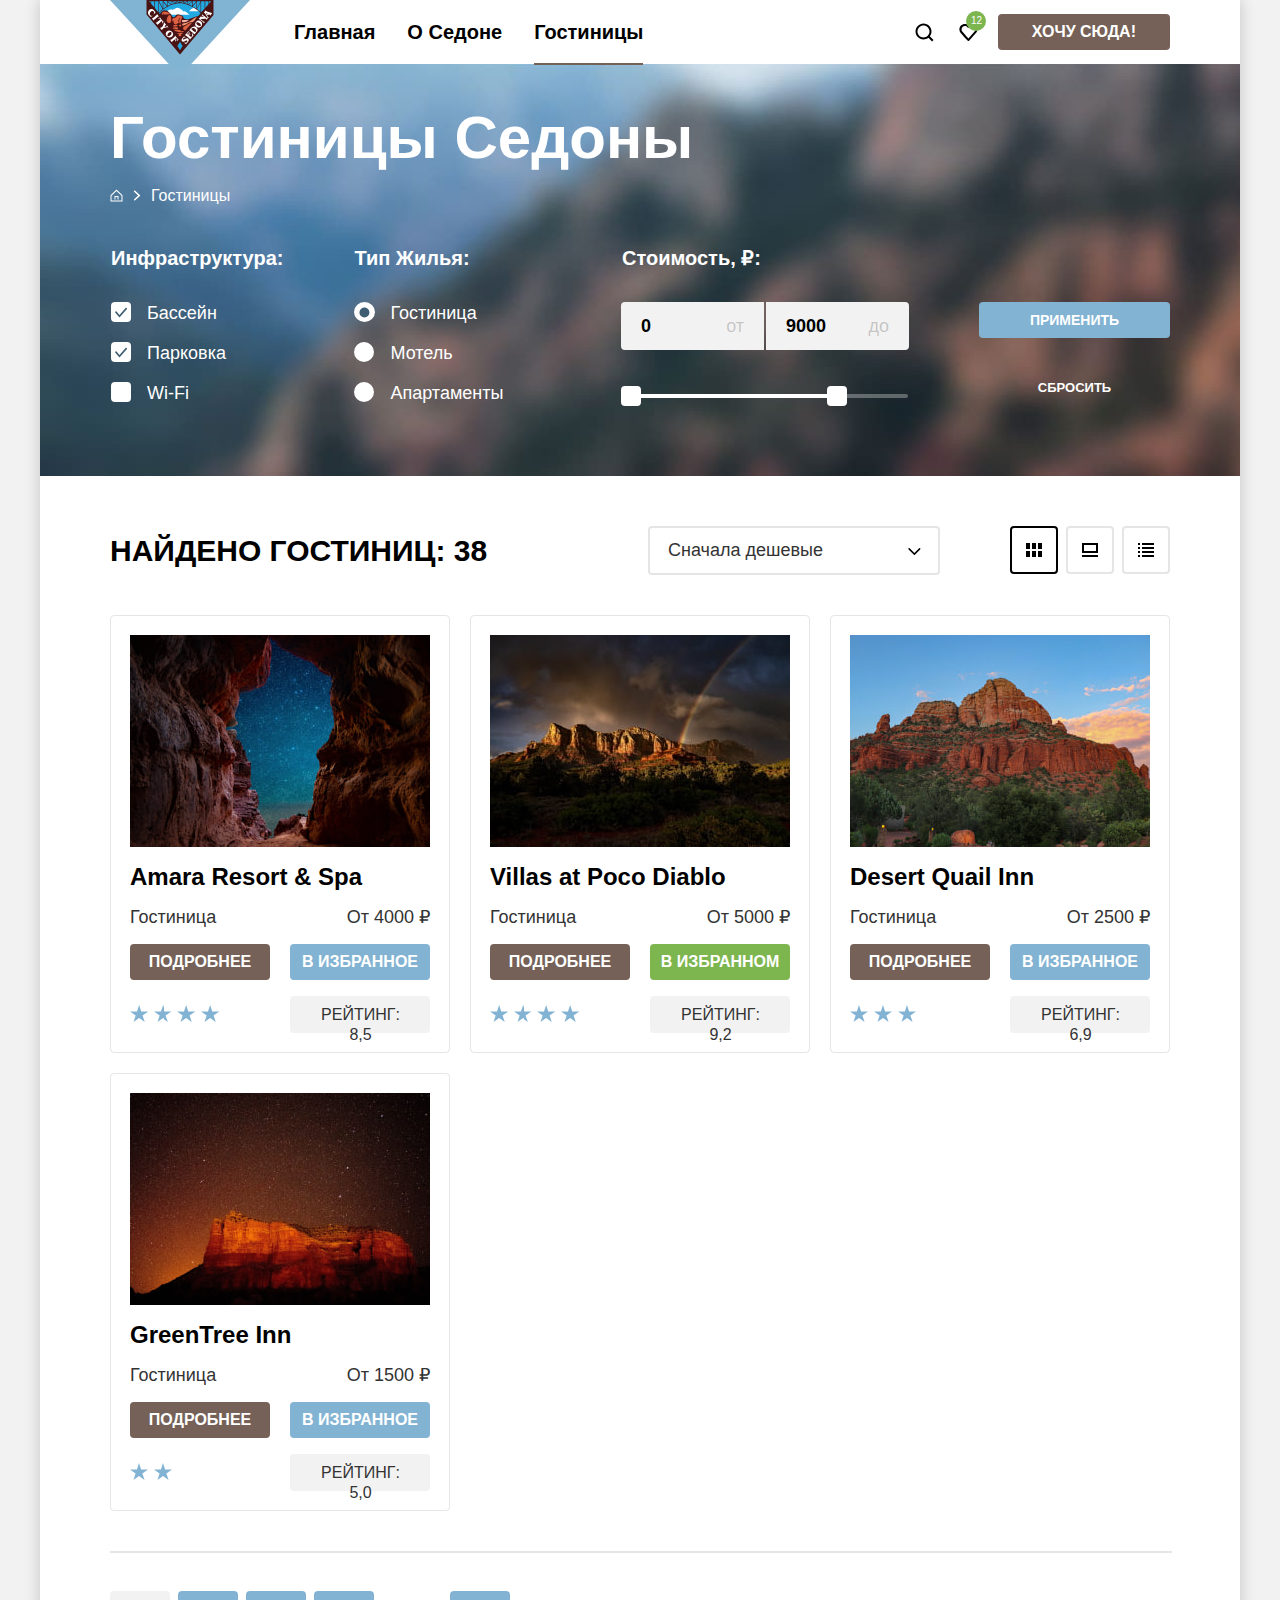
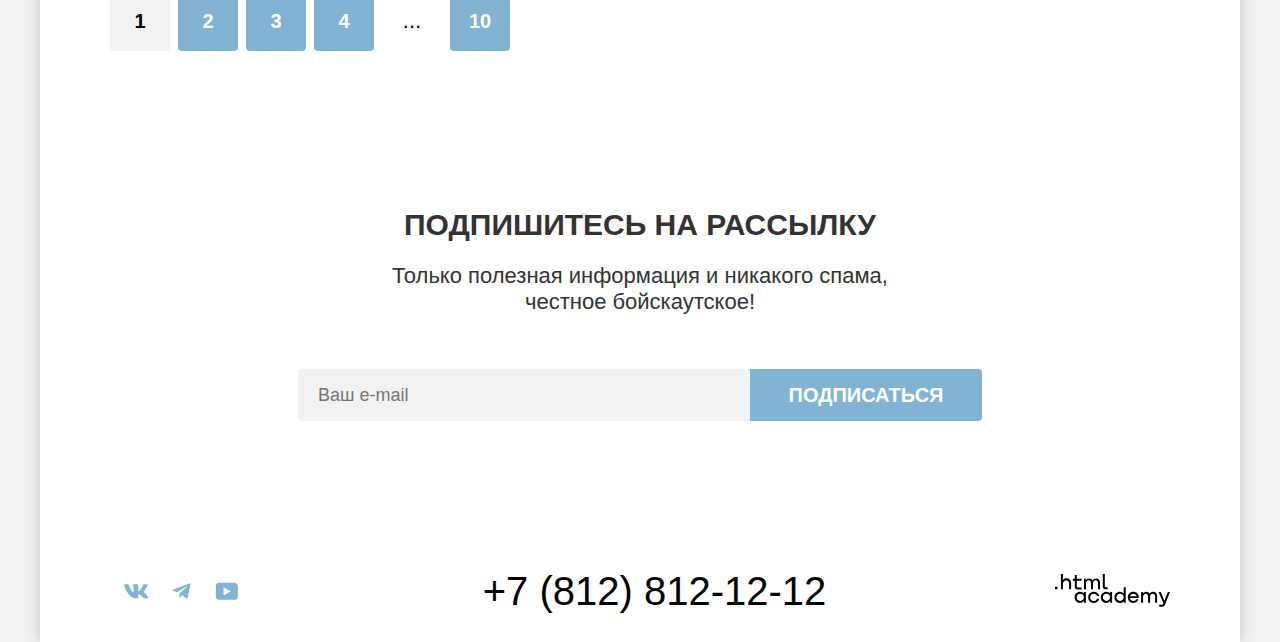
==== commit e545949d: "Добавляет поправки на защиту" ====
--- a/catalog.html
+++ b/catalog.html
@@ -232,10 +232,11 @@
   </section>
         <section class="all-catalog" data-test="subscribe">
           <h2 class="main-all">Подпишитесь на рассылку</h2>
-          <p class="main-all-text">Только полезная информация и никакого спама,<br>честное бойскаутское!</p>
+          <p class="main-all-text">Только полезная информация и никакого спама,<br>
+            честное бойскаутское!</p>
           <form class="form-appointment" action="https://echo.htmlacademy.ru/" method="post">
             <label class="visually-hidden" hidden>Введите ваш e-mail</label>
-            <input class="input" type="text" name="form-appointment" placeholder="Ваш e-mail">
+            <input class="input" type="text" name="form-appointment" placeholder="Ваш e-mail" required>
             <button class="button" type="submit">Подписаться</button>
           </form>
         </section>
--- a/styles/styles.css
+++ b/styles/styles.css
@@ -13,6 +13,7 @@
   src: url("../fonts/ptsans-700.woff2") format("woff2");
   font-display: swap;
 }
+
 .visually-hidden {
   position: absolute;
   width: 1px;
@@ -46,12 +47,15 @@
   display: flex;
   flex-direction: column;
   flex-grow: 1;
-  box-shadow: 0 0 15px 0 #00000033;
+  box-shadow: 0 0 15px 0 rgba(0, 0, 0, 0.2);
 }
 
 html {
   height: 100%;
 }
+
+/* Header */
+
 .page-header {
   width: 1200px;
   background-color: #FFFFFF;
@@ -59,10 +63,13 @@
   display: flex;
   flex-wrap: wrap;
 }
+
 .header-navigation {
   margin: 0;
   padding: 0;
-  margin-right: 285px;
+  margin-right: 124px;
+  min-width: 500px;
+  word-wrap: break-word;
 }
 
 .logo-navigation {
@@ -73,22 +80,26 @@
   height: 70px;
   z-index: 1;
 }
+
 .logo-navigation-catalog:hover {
   opacity: 0.5;
 }
+
 .logo-navigation-catalog:focus {
   opacity: 0.5;
 }
+
 .logo-navigation-catalog:active {
   opacity: 0.2;
 }
+
 .navigation-active-link:focus {
   display: none;
 }
+
 .navigation-active-link:active {
   display: none;
 }
-
 
 .navigation-link {
   font-weight: 700;
@@ -99,18 +110,23 @@
   display: block;
   padding: 20px 16px;
   color: #000000;
-}
+  word-wrap: break-word;
+}
+
 .navigation-list {
   list-style-type: none;
   margin: 0;
   padding: 0;
   display: flex;
   flex-wrap: wrap;
-  min-width: 339px;
-}
+  max-width: 500px;
+  word-wrap: break-word;
+}
+
 .navigation-search {
   width: 44px;
 }
+
 .navigation-user-like {
   width: 44px;
 }
@@ -119,6 +135,7 @@
   min-width: 100px;
   min-height: 64px;
 }
+
 .navigation-link-user {
   font-weight: 700;
   line-height: 24px;
@@ -128,12 +145,15 @@
   display: block;
   position: relative;
 }
+
 .navigation-item:hover {
   opacity: 0.5;
 }
+
 .navigation-item:focus {
   opacity: 0.5;
 }
+
 .navigation-item:active {
   opacity: 0.2;
 }
@@ -146,6 +166,7 @@
   display: flex;
   flex-wrap: wrap;
 }
+
 .navigation-link-user-search {
   margin: auto;
   width: 20px;
@@ -155,19 +176,24 @@
   background-repeat: no-repeat;
   background-position: center;
 }
+
 .navigation-link-user:hover {
   opacity: 0.5;
 }
+
 .navigation-link-user:focus {
   opacity: 0.5;
 }
+
 .navigation-link-user:active {
   opacity: 0.5;
 }
+
 .navigation-active-link {
   position: relative;
   color: #000000;
 }
+
 .navigation-active-link::after {
   content: "";
   position: absolute;
@@ -177,6 +203,7 @@
   left: 16px;
   bottom: -1px;
 }
+
 .navigation-link-user-like::before {
   content: "";
   display: block;
@@ -188,6 +215,7 @@
   background-color: #000000;
   padding: 22px 12px;
 }
+
 .number-favorites {
   background-color: #7DB54F;
   width: 20px;
@@ -205,7 +233,6 @@
   right: 4px;
 }
 
-
 .header-button {
   font-size: 16px;
   font-weight: 700;
@@ -224,20 +251,27 @@
   margin-right: 70px;
   display: block;
 }
+
 .header-button:hover {
   background: #615048;
 }
+
 .header-button:focus {
   background: #615048;
 }
+
 .header-button:active {
   background: #756157;
-  color: #FFFFFF4D;
-}
+  color: rgba(255, 255, 255, 0.3);
+}
+
 .header-button:disabled {
   background: #E5E5E5;
   color: #FFFFFF;
 }
+
+/* Main */
+
 .main-hero {
   background-image: url("../images/divider.svg"), url("../images/background-index.jpg");
   background-size: 100% auto, cover;
@@ -256,19 +290,19 @@
   text-align: center;
   font-weight: 700;
   text-transform: uppercase;
-  width: 620px;
   margin: 0 auto;
-  padding:  69px 50px 25px;
+  padding:  69px 290px 25px;
 }
 
 .advantages-reasons {
   font-size: 22px;
   line-height: 26px;
   text-align: center;
-  width: 651px;
+  width: 700px;
   margin: 0 auto;
-  padding-bottom: 91px;
-}
+  padding-bottom: 90px;
+}
+
 .advantages-title-text {
   font-size: 24px;
   line-height: 28px;
@@ -280,19 +314,22 @@
   margin-bottom: 30px;
   position: relative;
 }
+
 .advantages-title-text::after {
   content: "";
   display: block;
   height: 2px;
   width: 60px;
-  background-color: #FFFFFF4D;
+  background-color: rgba(255, 255, 255, 0.3);
   margin: 30px auto 0;
 }
+
 .advantages-item-p {
   text-align: center;
   color: #FFFFFF;
   margin: 0;
 }
+
 .advantages-item {
   background: #82B3D3;
   list-style-type: none;
@@ -300,10 +337,12 @@
   margin: 0;
   width: 1200px;
 }
+
 .advantages-composite-item {
   list-style-type: none;
   padding: 0;
   margin: 0;
+  min-height: 385px;
 }
 
 .advantages-item-desc-light {
@@ -311,23 +350,25 @@
   width: 400px;
   min-height: 385px;
 }
+
 .advantages-content {
   width: 230px;
   min-height: 181px;
   padding: 102px 85px;
 }
+
 .advantages-img {
   display: block;
   width: 800px;
   height: auto;
   object-fit: contain;
 }
+
 .advantages-item-desc {
   background: rgba(131, 179, 211, 0.2);
   width: 400px;
-  height: 385px;
-}
-
+  min-height: 385px;
+}
 
 .advantages-title {
   font-size: 24px;
@@ -336,34 +377,37 @@
   color: #000000;
   font-weight: 700;
   text-transform: uppercase;
-  padding: 112px 85px 30px 85px;
+  padding: 113px 85px 30px 86px;
   margin: 0;
   position: relative;
 }
+
 .advantages-title::after {
   content: "";
   display: block;
   height: 2px;
   width: 60px;
-  background-color: #0000004D;
+  background-color: rgba(0, 0, 0, 0.3);
   margin: 30px auto 0;
 }
 
 .advantages-items {
+  font-family: "PT Sans", sans-serif;
   text-align: center;
   color: #000000;
   padding: 0 85px 112px 85px;
   margin: 0;
 }
+
 .advantages-item-content {
   display: flex;
 }
+
 .advantages-list {
   padding: 0;
   margin: 0;
   display: flex;
   flex-wrap: wrap;
-
 }
 
 .advantages-call {
@@ -375,6 +419,7 @@
   text-transform: uppercase;
   margin: 64px 347px 20px 347px;
 }
+
 .advantages-text {
   font-size: 22px;
   line-height: 26px;
@@ -383,6 +428,7 @@
   margin-top: 20px;
   margin-bottom: 64px;
 }
+
 .features-list {
   margin:0;
   padding: 0;
@@ -391,12 +437,13 @@
 }
 
 .features-item-desc {
-  background: #83B3D31F;
+  background: rgba(131, 179, 211, 0.12);
   list-style-type: none;
   width: 400px;
   padding: 81px 85px;
   box-sizing: border-box;
 }
+
 .features-item-desc-light {
   background-color: #FFFFFF;
   list-style-type: none;
@@ -404,6 +451,7 @@
   padding: 80px 86px;
   box-sizing: border-box;
 }
+
 .features-subtitle {
   font-size: 24px;
   line-height: 28px;
@@ -415,6 +463,7 @@
   padding-top: 102px;
   margin-bottom: 30px;
 }
+
 .features-text {
   text-align: center;
   margin: 0;
@@ -424,13 +473,14 @@
 .features-subtitle {
   display: block;
   background-size: 75px 72px;
-
-}
+}
+
 .features-subtitle-home {
   background-image: url("../images/hotel-icon.svg");
   background-position: center top;
   background-repeat: no-repeat;
 }
+
 .features-subtitle-food {
   background-image: url("../images/food-icon.svg");
   background-position: center top;
@@ -444,16 +494,17 @@
   transform: translate(2px);
 }
 
-
 .main-container {
   width: 1200px;
   margin: 0 auto;
   background-color: #FFFFFF;
   flex-grow: 1;
 }
+
 .main-search {
   padding: 96px 304px;
 }
+
 .main-search-subtitle {
   color: #000000;
   font-size: 30px;
@@ -464,6 +515,7 @@
   margin: 0;
   margin-bottom: 20px;
 }
+
 .main-img {
   width: 458px;
   height: 352px;
@@ -477,16 +529,18 @@
   line-height: 26px;
   text-align: center;
   margin: 0;
-  margin-bottom: 53px;
+  margin-bottom: 54px;
 }
 
 .all {
   background-image: url("../images/subscribe-background.jpg");
   background-size: cover;
+  background-color:  rgba(131, 179, 211, 0.2);
   background-repeat: no-repeat;
   color: #FFFFFF;
   padding: 96px 258px 104px 258px;
 }
+
 .button {
   font-family: "PT Sans", sans-serif;
   text-align: center;
@@ -503,16 +557,20 @@
   padding: 8px;
   cursor: pointer;
 }
+
 .button:hover {
   background: #68A2CA;
 }
+
 .button:focus {
   background: #68A2CA;
 }
+
 .button:active {
   background: #82B3D3;
-  color:#FFFFFF4D;
-}
+  color: rgba(255, 255, 255, 0.3);
+}
+
 .button:disabled {
   background: #E5E5E5;
   color: #FFFFFF;
@@ -532,15 +590,19 @@
   border-width: 0;
   padding-left: 20px;
 }
+
 .input:hover {
   background: rgba(230, 230, 230, 1);
 }
+
 .input:focus {
   background: rgba(230, 230, 230, 1);
 }
+
 .form-appointment {
   display: flex;
 }
+
 .main-all {
   font-size: 30px;
   line-height: 36px;
@@ -550,6 +612,7 @@
   margin: 0;
   margin-bottom: 20px;
 }
+
 .search-button {
   font-weight: 700;
   font-size: 20px;
@@ -569,17 +632,20 @@
 .search-button:hover {
   background-color: #615048;
 }
+
 .search-button:focus {
   background-color: #615048;
 }
+
 .search-button:active {
   background-color: #756157;
   color:#FFFFFF4D;
 }
+
 .search-button:disabled {
   background-color: #E5E5E5;
-
-}
+}
+
 .main-all-text {
   font-size: 22px;
   line-height: 26px;
@@ -587,6 +653,9 @@
   margin: 0;
   margin-bottom: 54px;
 }
+
+/* Footer */
+
 .page-footer {
   background: #FFFFFF;
   box-sizing: border-box;
@@ -604,20 +673,24 @@
   color: #000000;
   text-decoration: none;
   display: block;
-  margin-left: 12px;
+  cursor: pointer;
+  padding-left: 12px;
+  width: max-content;
+  max-width: 600px;
 }
 
 .footer-phone:hover {
   color: #756157;
-
-}
+}
+
 .footer-phone:focus {
   color: #756157;
-
-}
+}
+
 .footer-phone:active {
-  color: #7561574D;
-}
+  color:  rgba(117, 97, 87, 0.3);
+}
+
 .footer-social-list {
   display: flex;
   flex-wrap: wrap;
@@ -625,6 +698,7 @@
   margin: 0;
   list-style-type: none;
 }
+
 .footer-social-link::before {
   text-decoration: none;
   height: 40px;
@@ -639,18 +713,23 @@
 .footer-social-link:focus::before {
   background-color: #68A2CA;
 }
+
 .footer-social-link:hover::before {
   background-color: #68A2CA;
 }
+
 .footer-social-link:active::before {
- background-color : #68A2CA4D;
-}
+ background-color : rgba(104, 162, 202, 0.3);
+}
+
 .social-link-vk::before {
   mask-image: url("../images/social-vk.svg");
 }
+
 .social-link-telegram::before {
   mask-image: url("../images/social-telegram.svg");
 }
+
 .social-link-youtube::before {
   mask-image: url("../images/social-youtube.svg");
 }
@@ -661,35 +740,41 @@
   padding: 5px 7px;
   box-sizing: border-box;
 }
+
 .copyright::before {
   content: "";
   display: block;
   min-width: 115px;
   min-height: 33px;
   background-color: #000000;
-  mask-image: url(../images/logo-htmlacademy.svg);
+  mask-image: url("../images/logo-htmlacademy.svg");
   mask-position: center center;
   mask-repeat: no-repeat;
 }
+
 .copyright:hover::before {
   background-color: #756157;
 }
+
 .copyright:focus::before {
   background-color: #756157;
 }
+
 .copyright:active::before {
-  background-color: #7561574D;
-}
+  background-color: rgba(117, 97, 87, 0.3);
+}
+
 .inner-container {
   background-image: url("../images/background-catalog.jpg");
   background-size: cover;
   background-repeat: no-repeat;
   color: #FFFFFF;
-  background-color: #82B3D3;
+  background-color: rgba(131, 179, 211, 0.2);
   padding: 35px 70px 70px 70px;
   margin: 0;
   margin-top: -6px;
 }
+
 .inner-header-title {
   font-size: 60px;
   line-height: 78px;
@@ -698,18 +783,27 @@
   padding: 0;
   margin-bottom: 8px;
 }
+
+/* Breadcrumbs catalog */
+
+.breadcrumbs-link-icon {
+  fill: #FFFFFF;
+}
+
 .breadcrumbs-link {
   font-size: 16px;
   text-decoration: none;
   display:block;
   color: inherit;
 }
+
 .breadcrumbs-item:not(:first-child) {
   padding-left: 18px;
   background-image: url("../images/breadcrumbs.svg");
   background-repeat: no-repeat;
   background-position: left center;
 }
+
 .breadcrumbs-item:first-child .breadcrumbs-link {
   min-width: 13px;
   min-height: 15px;
@@ -719,6 +813,7 @@
   background-repeat: no-repeat;
   background-position: center;
 }
+
 .breadcrumbs {
   list-style-type: none;
   display: flex;
@@ -728,6 +823,7 @@
   margin-bottom: 40px;
   gap: 10px;
 }
+
 .breadcrumbs-link:hover:not(.breadcrumbs-link-current) {
   opacity: 0.6;
   cursor: pointer;
@@ -736,6 +832,12 @@
 .breadcrumbs-link:active:not(.breadcrumbs-link-current) {
   opacity: 0.3;
   cursor: pointer;
+}
+
+/* Form */
+
+.breadcrumbs-link-icon {
+  fill: #FFFFFF;
 }
 .catalog-filter {
   margin: 0;
@@ -758,6 +860,7 @@
   margin: 0;
   padding: 0;
 }
+
 .checkbox-mark {
   position: absolute;
   width: 20px;
@@ -766,6 +869,7 @@
   background-color: #ffffff;
   margin-left: -36px;
 }
+
 .control-input:checked + .checkbox-mark {
   background-image: url("../images/control-checkbox.svg");
   background-repeat: no-repeat;
@@ -791,16 +895,18 @@
 .control:has(.control-input:hover) {
   opacity: 0.6;
 }
+
 .control-input:focus-visible + .checkbox-mark,
 .control-input:focus-visible + .radio-mark {
   outline: 3px solid #83B3D3;
 }
+
 .control:has(.control-input:active) {
   opacity: 0.3;
 }
-.control-input:disabled + .checkbox-mark,
-.control-input:disabled + .radio-mark {
-  background: #E5E5E5;
+
+.control:has(.control-input:disabled) {
+  opacity: 0.2;
 }
 
 .catalog-filter-title {
@@ -811,6 +917,7 @@
   padding: 0;
   padding-left: 1px;
 }
+
 .catalog-filter-list {
   list-style-type: none;
   margin: 0;
@@ -823,9 +930,11 @@
   margin: 0;
   padding: 0;
 }
+
 .catalog-filter-group:nth-child(2) {
  margin-right: auto;
 }
+
 .catalog-filter-item {
   font-size: 18px;
   line-height: 23px;
@@ -834,7 +943,6 @@
 
 .catalog-filter-item:not(:last-child) {
   margin-bottom: 17px;
-
 }
 
 .range-scale {
@@ -844,6 +952,7 @@
   background-color: rgba(255, 255, 255, 0.3);
   border-radius: 4px;
 }
+
 .range-bar {
   position: absolute;
   border-radius: 4px;
@@ -862,43 +971,50 @@
   background-color: #FFFFFF;
   cursor: pointer;
 }
+
 .range-toggle:hover {
   background: #FFFFFF;
-  box-shadow: 0 4px 10px 0 #00000040;
-}
+  box-shadow:  0 4px 10px 0 rgba(0, 0, 0, 0.25);
+}
+
 .range-toggle:focus-visible {
   background: #FFFFFF;
   outline: 3px solid #83B3D3;
-  box-shadow: 0 4px 10px 0 #00000040;
-}
+  box-shadow:  0 4px 10px 0 rgba(0, 0, 0, 0.25);
+}
+
 .range-toggle:active {
   background: #FFFFFF;
   outline: 2px solid #83B3D3;
-  box-shadow: 0 7px 15px 0 #00000066;
-}
+  box-shadow: 0 7px 15px 0 rgba(0, 0, 0, 0.4);
+}
+
 .range-toggle:disabled {
   background-color: rgba(0, 0, 0, 0.3);
 }
+
 .toggle-min {
   left: 0;
 }
+
 .toggle-max {
   right: 0;
 }
-
-
 
 .range-input::-webkit-outer-spin-button,
 .range-input::-webkit-inner-spin-button {
   appearance: none;
   margin: 0;
 }
+
 .range-input-min {
   border-radius: 4px 0 0 4px;
 }
+
 .range-input-max {
   border-radius: 0 4px 4px 0;
 }
+
 .price-label {
   position: relative;
   color: rgba(0, 0, 0, 0.2);
@@ -906,18 +1022,21 @@
   line-height: 24px;
 
 }
+
 .price-label-text {
   position: absolute;
   top: 50%;
   transform: translate(0, -50%);
   right: 20px;
 }
+
 .price-container {
   margin-bottom: 44px;
   display: grid;
   grid-template-columns: 1fr 1fr;
   gap: 2px;
 }
+
 .range-input {
   font-family: "PT Sans", sans-serif;
   font-size: 18px;
@@ -929,14 +1048,18 @@
   border: none;
   appearance: textfield;
 }
+
 .range-input:hover {
   background: rgba(230, 230, 230, 1);
 }
+
 .range-input:focus {
   background: rgba(230, 230, 230, 1);
   outline: 3px solid rgba(131, 179, 211, 1);
 }
+
 .button-catalog {
+  font-family: "PT Sans", sans-serif;
   font-size: 14px;
   line-height: 20px;
   font-weight: 700;
@@ -953,22 +1076,26 @@
   cursor: pointer;
 }
 
-
 .button-catalog:hover {
   background: #68A2CA;
 }
+
 .button-catalog:focus {
   background: #68A2CA;
 }
+
 .button-catalog:active {
   background: #82B3D3;
-  color:#FFFFFF4D;
-}
+  color: rgba(255, 255, 255, 0.3);
+}
+
 .button-catalog:disabled {
   background: #E5E5E5;
-  color: rgba(255, 255, 255, 0.1);
-}
+  color: rgba(255, 255, 255, 1);
+}
+
 .button-reset {
+  font-family: "PT Sans", sans-serif;
   font-size: 13px;
   line-height: 20px;
   font-weight: 700;
@@ -983,10 +1110,12 @@
   background-color: rgba(0, 0, 0, 0);
   cursor: pointer;
 }
+
 .button-reset:hover:not(:disabled) {
   background-color: transparent;
   color: rgba(255, 255, 255, 0.6);
 }
+
 .button-reset:focus-visible:not(:disabled) {
   background-color: transparent;
   outline: 3px solid #82b3d3;
@@ -1001,11 +1130,13 @@
   background-color: transparent;
   color: rgba(255, 255, 255, 0.1);
 }
+
 .button-catalog-reset {
   display: block;
   width: 191px;
   margin-top: 56px;
 }
+
 .button-light-list {
   width: 160px;
   display: flex;
@@ -1014,6 +1145,7 @@
   padding: 0;
   margin: 0;
 }
+
 .button-light {
   width: 44px;
   height: 44px;
@@ -1024,24 +1156,25 @@
   justify-content: center;
   background-color: #FFFFFF;
 }
+
 .button-light:hover {
   border: 2px solid #000000;
 }
+
 .button-light:focus-visible {
   border: 2px solid #68A2CA;
 }
+
 .button-light:active {
   border: 2px solid #000000;
 }
+
 .button-light-dark {
   border-color: #000000;
 }
+
 .button-light-color {
   border-color: #E5E5E5;
-}
-
-.breadcrumbs-link-icon {
-  fill: #FFFFFF;
 }
 
 
@@ -1056,7 +1189,9 @@
   padding: 0;
   align-self: center;
   margin-right: auto;
-}
+  max-width: 530px;
+}
+
 .inner-caption-container {
   padding: 50px 70px 40px 70px;
   margin: 0;
@@ -1065,6 +1200,8 @@
   width: 1060px;
   background-color: #FFFFFF;
 }
+
+/* Select catalog */
 
 .select-control {
   font-family: "PT Sans", sans-serif;
@@ -1085,18 +1222,21 @@
   background-position: right 13px center;
   appearance: none;
 }
+
 .select-control:hover {
   border: 2px solid #68A2CA;
 }
+
 .select-control:focus {
   border: 2px solid #68A2CA;
 }
+
 .select-control:disabled {
-  border: 2px solid #0000004D;
-  color: #0000004D;
-}
-
-
+  outline: 2px solid rgba(0, 0, 0, 0.3);
+  color: rgba(0, 0, 0, 0.3);
+}
+
+/* Product card catalog */
 
 .product-card-title {
   font-family: "PT Sans", sans-serif;
@@ -1108,12 +1248,15 @@
   margin: 0;
   grid-column: 1 / -1;
 }
+
 .product-card-title:hover {
   opacity: 0.5;
 }
+
 .product-card-title:focus {
   opacity: 0.5;
 }
+
 .product-card-title:active {
   opacity: 0.2;
 }
@@ -1135,20 +1278,25 @@
   display: block;
   cursor: pointer;
 }
+
 .button-favorite-active:hover {
   background: #6C9E42;
 }
+
 .button-favorite-active:focus {
   background: #6C9E42;
 }
+
 .button-favorite-active:active {
   background: #7DB54F;
-  color: #FFFFFF4D;
-}
+  color: rgba(255, 255, 255, 0.3);
+}
+
 .button-favorite-active:disabled {
   background: #E5E5E5;
   color: #FFFFFF;
 }
+
 .product-list {
   list-style-type: none;
   margin: 0;
@@ -1171,28 +1319,32 @@
 .product-card-hotel:hover {
   opacity: 0.5;
 }
+
 .product-card-hotel:focus {
   opacity: 0.5;
 }
+
 .product-card-hotel:active {
   opacity: 0.2;
 }
+
 .product-card-img {
   display: block;
   grid-column: 1 / -1;
   cursor: pointer;
 }
 
-
 .product-card-text {
   margin: 0;
 }
+
 .product-price {
   font-weight: 400;
   margin: 0;
   color: #333333;
   text-align: right;
 }
+
 .product-card-button {
   font-size: 16px;
   font-weight: 700;
@@ -1208,16 +1360,20 @@
   display: block;
   min-width: 130px;
 }
+
 .product-card-button:hover {
   background: #615048;
 }
+
 .product-card-button:focus {
   background: #615048;
 }
+
 .product-card-button:active {
   background: #756157;
   color: #FFFFFF;
 }
+
 .product-card-button:disabled {
   background: #E5E5E5;
   color: #FFFFFF;
@@ -1240,6 +1396,7 @@
   display: block;
   cursor: pointer;
 }
+
 .button-favorite:hover {
   background: #68A2CA;
 }
@@ -1248,17 +1405,6 @@
   color: #FFFFFF;
 }
 
-.product-favorite:focus {
-  background: #68A2CA;
-}
-.product-favorite:active {
-  background: #82B3D3;
-  color: #FFFFFF4D;
-}
-.product-favorite:disabled {
-  background: #E5E5E5;
-  color: #FFFFFF;
-}
 .product-card-reyting {
   font-size: 16px;
   line-height: 20px;
@@ -1273,10 +1419,14 @@
   padding: 9px 22px 8px 23px;
   margin: 0;
 }
+
+/* Pagination */
+
 .pagination {
   padding: 40px 70px;
   margin: 0;
 }
+
 .pagination-list {
   list-style-type: none;
   display: flex;
@@ -1285,6 +1435,7 @@
   padding: 0;
   position: relative;
 }
+
 .pagination::before {
   position: absolute;
   content: "";
@@ -1292,6 +1443,7 @@
   border: 1px solid #E6E6E6;
   transform: translateY(-40px);
 }
+
 .pagination-link-active {
   background-color: #F2F2F2;
   color: #000000;
@@ -1308,13 +1460,14 @@
   padding: 12px 12px 12px 12px;
   cursor: pointer;
 }
+
 .pagination-link-active:hover {
   background: #F2F2F2;
 }
+
 .pagination-link-active:focus {
   background: #F2F2F2;
 }
-
 
 .pagination-link {
   display: block;
@@ -1331,25 +1484,31 @@
   padding: 12px 12px;
   cursor: pointer;
 }
+
 .pagination-link:hover {
   background: #68A2CA;
   outline: 1px solid #82B3D3;
 }
+
 .pagination-link:focus {
   background: #68A2CA;
   outline: 1px solid #82B3D3;
 }
+
 .pagination-link:active {
   background: #82B3D3;
-  color: #FFFFFF4D;
-}
+  color: rgba(255, 255, 255, 0.3);
+}
+
 .pagination-link:disabled {
   background: #E5E5E5;
   color: #FFFFFF;
 }
+
 .pagination-item {
   margin-right: 8px;
 }
+
 .pagination-btn {
   display: block;
   font-size: 22px;
@@ -1360,6 +1519,9 @@
   width: 60px;
   padding: 17px 0;
 }
+
+/* Stars catalog */
+
 .hotels-stars {
   margin: 0;
   padding-top: 10px;
@@ -1370,21 +1532,25 @@
   background-size: 1em auto;
   font-size: 18px;
 }
+
 .hotels-stars-4 {
  width: calc(4em + 17px);
 }
+
 .hotels-stars-3 {
   width: calc(3em + 12px);
 }
+
 .hotels-stars-2 {
   width: calc(2em + 6px);
 }
 
-
 .all-catalog {
   margin: 0;
   padding: 116px 258px 104px 258px;
 }
+
+/* Modal */
 
 .modal-container {
   position: fixed;
@@ -1393,7 +1559,7 @@
   display: flex;
   width: 100%;
   height: 100%;
-  background-color: #F2F2F2CC;
+  background-color: rgba(242, 242, 242, 0.8);
   display: ;
 }
 
@@ -1402,17 +1568,20 @@
   margin: auto;
   padding: 64px 70px;
   background-color: #ffffff;
-  box-shadow: 0 25px 50px 0 #00000026;
+  box-shadow: 0 25px 50px 0  rgba(0, 0, 0, 0.15);
   border-radius: 30px;
 }
+
 .modal-search {
   width: 577px;
 }
+
 .search-form {
   display: grid;
   grid-template-columns: 1fr 1fr;
   gap: 48px 88px;
 }
+
 .modal-close-button {
   position: absolute;
   display: flex;
@@ -1428,6 +1597,7 @@
   border-radius: 50%;
   cursor: pointer;
 }
+
 .modal-close-button::before {
   content: "";
   position: absolute;
@@ -1437,18 +1607,21 @@
   background-image: url("../images/cross.svg");
   background-position: center;
   background-repeat: no-repeat;
-
-}
+}
+
 .modal-close-button:hover {
   background-color: #E6E6E6;
 }
+
 .modal-close-button:focus-visible {
   background-color: #E6E6E6;
   outline: 3px solid #83B3D3;
 }
+
 .modal-close-button:active {
   background-color: #E6E6E6;
 }
+
 .modal-close-button:active::before {
   opacity: 0.3;
 }
@@ -1456,7 +1629,7 @@
 .modale-title {
   margin: 0;
   margin-bottom: 64px;
-  font-family: PT Sans;
+  font-family: "PT Sans", sans-serif;
   font-size: 30px;
   font-weight: 700;
   line-height: 36px;
@@ -1464,6 +1637,7 @@
   text-transform: uppercase;
   grid-column: 1 / -1;
 }
+
 .date-search {
   display: block;
   width: 577px;
@@ -1474,12 +1648,13 @@
   padding: 18px 77px;
   border-radius: 10px;
   border: none;
-  font-family: PT Sans;
+  font-family: "PT Sans", sans-serif;
   text-transform: uppercase;
   font-size: 20px;
   font-weight: 700;
   text-align: center;
 }
+
 .date-search {
   margin: 0;
   padding: 0;
@@ -1487,16 +1662,20 @@
   grid-column: 1 / -1;
   cursor: pointer;
 }
+
 .date-search:hover {
   background: #68A2CA;
 }
+
 .date-search:focus-visible {
   background: #68A2CA;
 }
+
 .date-search:active {
   color: rgba(255, 255, 255, 0.3);
   background: #68A2CA;
 }
+
 .search-date-calendar {
   display: block;
   border: none;
@@ -1507,7 +1686,7 @@
   border-radius: 4px;
   background: #F2F2F2;
   padding: 12px 20px;
-  font-family: PT Sans;
+  font-family: "PT Sans", sans-serif;
   font-size: 18px;
   font-weight: 700;
   line-height: 24px;
@@ -1516,6 +1695,7 @@
   background-repeat: no-repeat;
   background-position: right 20px center;
 }
+
 .field-group {
   font-family: "PT Sans", sans-serif;
   font-size: 20px;
@@ -1530,13 +1710,14 @@
   justify-content: space-between;
   align-items: center;
 }
+
 .search-childrens {
   margin-left: 2px;
 }
+
 .long-fieldset {
   grid-column: 1 / -1;
 }
-
 
 .search-date-quantity {
   font-family: "PT Sans", sans-serif;
@@ -1550,12 +1731,15 @@
   padding: 14px 5px;
   width: 40px;
   box-sizing: border-box;
-}
+  appearance: textfield;
+}
+
 .search-date-quantity::-webkit-outer-spin-button,
 .search-date-quantity::-webkit-inner-spin-button {
-  appearance: none;
-  margin: 0;
-}
+  margin: 0;
+  -webkit-appearance: none;
+}
+
 .search-date-quantity:hover {
   background: #E6E6E6;
 }
@@ -1563,13 +1747,16 @@
 .booking-guest-container {
   display: flex;
 }
+
 .search-date-quantity-minus {
   border: none;
   padding: 14px 10px;
   border-radius: 4px 0 0 4px;
   cursor: pointer;
   position: relative;
-}
+  background: #F2F2F2;
+}
+
 .minus-mark::before {
   content: "";
   display: block;
@@ -1580,6 +1767,7 @@
   mask-position: center;
   background-color: rgba(117, 97, 87, 0.3);
   }
+
   .minus-mark::after {
   content: "";
   display: block;
@@ -1596,12 +1784,15 @@
 .search-date-quantity-minus:hover::before {
   background-color: #000000;
 }
+
 .search-date-quantity-minus:focus-visible {
   outline: none;
 }
+
 .search-date-quantity-minus:focus-visible::after {
  z-index: 1;
 }
+
 .search-date-quantity-minus:focus-visible::before {
   background-color: #000000;
 }
@@ -1616,7 +1807,9 @@
   border-radius: 0 4px 4px 0;
   cursor: pointer;
   position: relative;
-}
+  background: #F2F2F2;
+}
+
 .plus-mark::before {
   content: "";
   display: block;
@@ -1627,6 +1820,7 @@
   mask-position: center;
   background-color:  rgba(117, 97, 87, 0.3);
 }
+
 .plus-mark::after {
   content: "";
   display: block;
@@ -1643,15 +1837,19 @@
 .search-date-quantity-plus:hover::before {
   background-color: #000000;
 }
+
 .search-date-quantity-plus:focus-visible {
   outline: none;
 }
+
 .search-date-quantity-plus:focus-visible::after {
   z-index: 1;
 }
+
 .search-date-quantity-plus:focus-visible:before {
   background-color: #000000;
 }
+
 .search-date-quantity-plus:active::before {
   opacity: 0.2;
 }
@@ -1659,25 +1857,26 @@
 .search-date-calendar:hover:not(:disabled) {
   background: #E6E6E6;
 }
+
 .search-date-calendar:focus-visible:not(:disabled) {
   background: #E6E6E6;
   outline : 3px solid #83B3D3;
 }
+
 .search-date-calendar:disabled {
   opacity: 0.3;
 }
 
-
-
 .tooltip-container {
   box-shadow: 0 25px 50px 0 rgba(0, 0, 0, 0.15);
 }
+
 .tooltip-button {
   flex-shrink: 0;
   padding: 0;
   margin-right: 37px;
   margin-bottom: 5px;
-  background-image: url(../images/info.svg);
+  background-image: url("../images/info.svg");
   background-repeat: no-repeat;
   background-position: center;
   width: 26px;
@@ -1687,6 +1886,7 @@
   background-color: #83B3D3;
   cursor: pointer;
 }
+
 .tooltip-text {
   background: #333333;
   color: #ffffff;
@@ -1710,6 +1910,7 @@
 .tooltip-button:focus + .tooltip-text {
   display: block;
 }
+
 .tooltip-text:after {
   content:'';
   background-image: url("../images/tooltip.svg");
@@ -1730,17 +1931,18 @@
   margin: 0;
   margin-top: 4px;
   padding: 0 20px;
-  font-family: PT Sans;
+  font-family: "PT Sans", sans-serif;
   font-size: 16px;
   line-height: 20px;
   font-weight: 400;
-
-}
+}
+
 .error-message {
   color: #ff5757;
   transform: translateY(48px);
   left: 207px;
 }
+
 .active-message {
   color: #333333;
   transform: translateY(144px);
